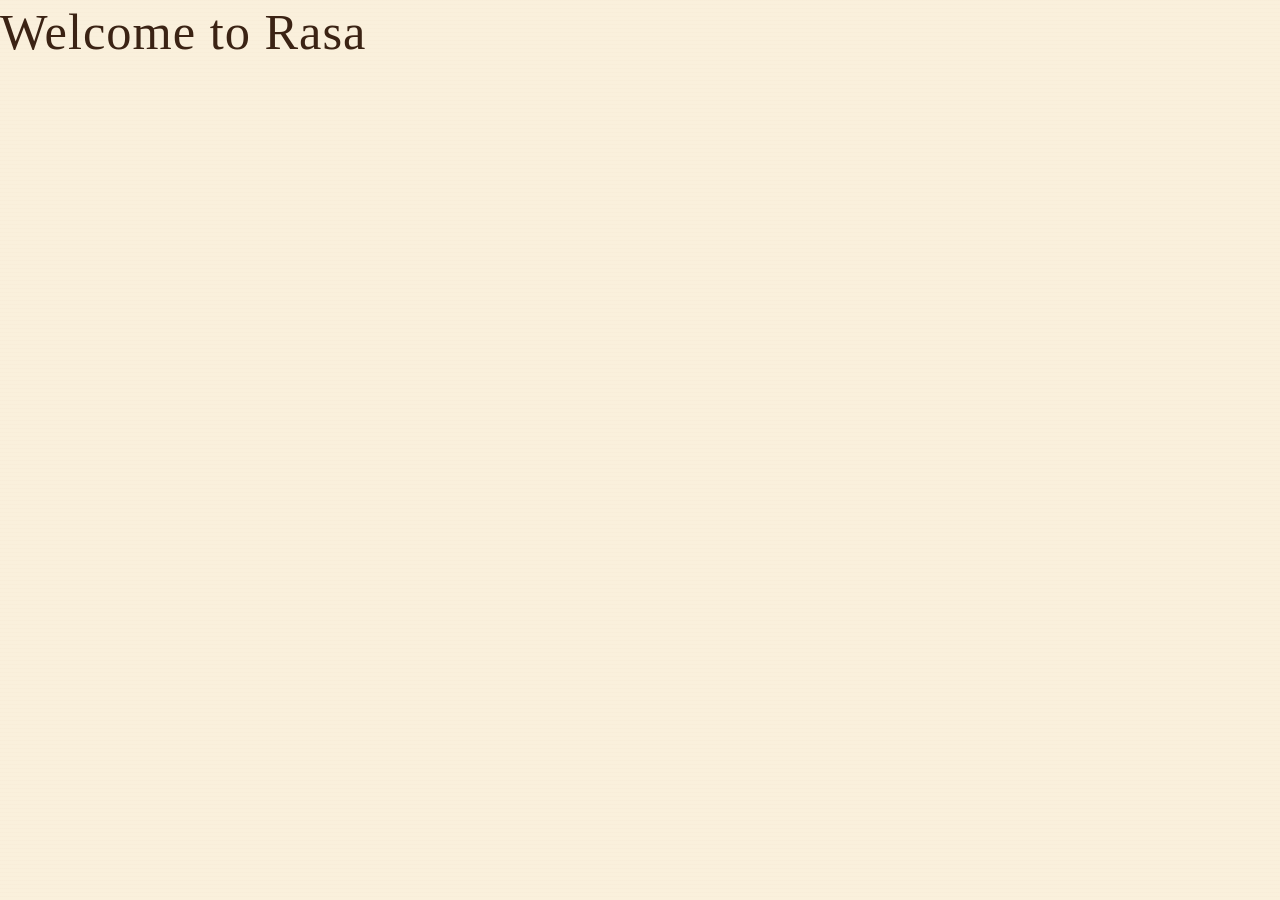
==== index.html @ 30fa0765 "Update index.html to change stylesheet link" ====
<!DOCTYPE html>
<html lang="en">
<head>
    <meta charset="UTF-8">
    <meta name="viewport" content="width=device-width, initial-scale=1.0">
    <title>Your Title</title>
    <link rel="stylesheet" href="style.css">
</head>
<body>
    <h1>Welcome to Rasa</h1>
    <!-- Other content -->
</body>
</html>
---- style.css ----
/* ============================================
   Śatamāna RāSa - Birth Centenary Celebrations
   Gurukula-Themed Stylesheet
   ============================================ */

/* --- Kannada Font (BelurKannada) --- */
@font-face {
  font-family: 'BelurKannada';
  src: url('../fonts/BelurKannada-Light.ttf') format('truetype');
  font-weight: 300;
  font-style: normal;
  font-display: swap;
}

@font-face {
  font-family: 'BelurKannada';
  src: url('../fonts/BelurKannada-Regular.ttf') format('truetype');
  font-weight: 400;
  font-style: normal;
  font-display: swap;
}

@font-face {
  font-family: 'BelurKannada';
  src: url('../fonts/BelurKannada-Medium.ttf') format('truetype');
  font-weight: 500;
  font-style: normal;
  font-display: swap;
}

@font-face {
  font-family: 'BelurKannada';
  src: url('../fonts/BelurKannada-Semibold.ttf') format('truetype');
  font-weight: 600;
  font-style: normal;
  font-display: swap;
}

@font-face {
  font-family: 'BelurKannada';
  src: url('../fonts/BelurKannada-Bold.ttf') format('truetype');
  font-weight: 700;
  font-style: normal;
  font-display: swap;
}

/* --- Benne Kannada (display) --- */
@font-face {
  font-family: 'Benne';
  src: url('../fonts/Benne-Regular.ttf') format('truetype');
  font-weight: 400;
  font-style: normal;
  font-display: swap;
}

/* --- Google Fonts Import --- */
@import url('https://fonts.googleapis.com/css2?family=EB+Garamond:ital,wght@0,400;0,500;0,600;0,700;1,400;1,500&family=Cormorant+Garamond:ital,wght@0,300;0,400;0,500;0,600;0,700;1,300;1,400;1,500&family=Alegreya:ital,wght@0,400;0,500;0,600;0,700;1,400;1,500&family=Alegreya+SC:wght@400;500;700&display=swap');

/* --- CSS Custom Properties --- */
:root {
  /* Earthy Root Colour Palette */
  --color-deep-earth: #2A1810;
  --color-dark-bark: #3B2314;
  --color-warm-brown: #5C3D2E;
  --color-sienna: #8B4513;
  --color-ochre: #C4883A;
  --color-gold: #D4A853;
  --color-light-gold: #E8C97A;
  --color-cream: #F5E6C8;
  --color-parchment: #FAF0DC;
  --color-light-parchment: #FDF8EE;
  --color-forest: #2D5016;
  --color-sage: #6B7F4A;
  --color-burgundy: #6B1D1D;
  --color-deep-red: #8B2500;
  --color-terracotta: #C06030;
  --color-muted-clay: #A0785A;

  /* Typography */
  --font-heading: 'Cormorant Garamond', 'EB Garamond', Georgia, serif;
  --font-body: 'EB Garamond', Georgia, 'Times New Roman', serif;
  --font-accent: 'Alegreya', 'EB Garamond', Georgia, serif;
  --font-smallcaps: 'Alegreya SC', 'EB Garamond', Georgia, serif;
  --font-kannada: 'BelurKannada', 'Benne', 'Noto Sans Kannada', sans-serif;

  /* Spacing */
  --space-xs: 0.25rem;
  --space-sm: 0.5rem;
  --space-md: 1rem;
  --space-lg: 2rem;
  --space-xl: 3rem;
  --space-2xl: 5rem;

  /* Layout */
  --max-width: 1200px;
  --nav-height: 70px;
}

/* --- Reset & Base --- */
*,
*::before,
*::after {
  margin: 0;
  padding: 0;
  box-sizing: border-box;
}

html {
  font-size: 18px;
  scroll-behavior: smooth;
  scrollbar-color: var(--color-ochre) var(--color-parchment);
}

body {
  font-family: var(--font-body);
  color: var(--color-deep-earth);
  background-color: var(--color-parchment);
  line-height: 1.75;
  min-height: 100vh;
  display: flex;
  flex-direction: column;
  overflow-x: hidden;
}

/* Parchment texture overlay */
body::before {
  content: '';
  position: fixed;
  top: 0;
  left: 0;
  width: 100%;
  height: 100%;
  pointer-events: none;
  z-index: 0;
  background:
    repeating-linear-gradient(
      0deg,
      transparent,
      transparent 3px,
      rgba(139, 69, 19, 0.01) 3px,
      rgba(139, 69, 19, 0.01) 4px
    );
}

/* --- Typography --- */
h1, h2, h3, h4, h5, h6 {
  font-family: var(--font-heading);
  font-weight: 500;
  line-height: 1.3;
  color: var(--color-dark-bark);
}

h1 {
  font-size: 2.8rem;
  font-weight: 300;
  letter-spacing: 0.02em;
}

h2 {
  font-size: 2rem;
  font-weight: 400;
  margin-bottom: var(--space-md);
}

h3 {
  font-size: 1.5rem;
  font-weight: 500;
}

h4 {
  font-size: 1.2rem;
  font-weight: 600;
}

p {
  margin-bottom: var(--space-md);
  text-align: justify;
  hyphens: auto;
}

a {
  color: var(--color-sienna);
  text-decoration: none;
  transition: color 0.3s ease;
}

a:hover {
  color: var(--color-burgundy);
}

.kannada {
  font-family: var(--font-kannada);
}

.sanskrit {
  font-family: var(--font-heading);
  font-style: italic;
}

.smallcaps {
  font-family: var(--font-smallcaps);
  letter-spacing: 0.05em;
}

/* --- Decorative Elements --- */
.ornament {
  text-align: center;
  font-size: 1.5rem;
  color: var(--color-ochre);
  margin: var(--space-lg) 0;
  letter-spacing: 0.5em;
  user-select: none;
}

.ornament::before {
  content: '⁂';
}

.ornament-line {
  display: flex;
  align-items: center;
  margin: var(--space-xl) 0;
  gap: var(--space-md);
}

.ornament-line::before,
.ornament-line::after {
  content: '';
  flex: 1;
  height: 1px;
  background: linear-gradient(
    to right,
    transparent,
    var(--color-ochre),
    transparent
  );
}

.ornament-line span {
  color: var(--color-ochre);
  font-size: 1.2rem;
  flex-shrink: 0;
}

.leaf-border {
  border-top: 2px solid var(--color-ochre);
  border-bottom: 2px solid var(--color-ochre);
  padding: var(--space-xs) 0;
  position: relative;
}

.leaf-border::before,
.leaf-border::after {
  content: '✦';
  position: absolute;
  color: var(--color-ochre);
  font-size: 0.8rem;
}

.leaf-border::before {
  top: -0.55rem;
  left: 50%;
  transform: translateX(-50%);
}

.leaf-border::after {
  bottom: -0.55rem;
  left: 50%;
  transform: translateX(-50%);
}

/* --- Navigation --- */
.top-bar {
  background: var(--color-deep-earth);
  color: var(--color-cream);
  text-align: center;
  padding: var(--space-xs) var(--space-md);
  font-family: var(--font-accent);
  font-size: 0.75rem;
  letter-spacing: 0.15em;
  text-transform: uppercase;
}

nav {
  background: linear-gradient(
    180deg,
    var(--color-dark-bark) 0%,
    var(--color-warm-brown) 100%
  );
  position: sticky;
  top: 0;
  z-index: 1000;
  box-shadow: 0 3px 15px rgba(42, 24, 16, 0.3);
}

.nav-container {
  max-width: var(--max-width);
  margin: 0 auto;
  display: flex;
  align-items: center;
  justify-content: space-between;
  padding: 0 var(--space-lg);
  height: var(--nav-height);
}

.nav-logo {
  display: flex;
  flex-direction: column;
  align-items: flex-start;
}

.nav-logo .title {
  font-family: var(--font-heading);
  font-size: 1.4rem;
  color: var(--color-gold);
  font-weight: 400;
  letter-spacing: 0.05em;
  line-height: 1.2;
}

.nav-logo .subtitle {
  font-family: var(--font-accent);
  font-size: 0.65rem;
  color: var(--color-muted-clay);
  letter-spacing: 0.1em;
  text-transform: uppercase;
}

.nav-links {
  display: flex;
  list-style: none;
  gap: var(--space-sm);
  align-items: center;
}

.nav-links a {
  font-family: var(--font-smallcaps);
  font-size: 0.8rem;
  color: var(--color-cream);
  padding: var(--space-sm) var(--space-md);
  letter-spacing: 0.08em;
  text-transform: lowercase;
  position: relative;
  transition: color 0.3s ease;
}

.nav-links a::after {
  content: '';
  position: absolute;
  bottom: 0;
  left: 50%;
  width: 0;
  height: 2px;
  background: var(--color-gold);
  transition: all 0.3s ease;
  transform: translateX(-50%);
}

.nav-links a:hover,
.nav-links a.active {
  color: var(--color-gold);
}

.nav-links a:hover::after,
.nav-links a.active::after {
  width: 70%;
}

/* Hamburger Menu */
.hamburger {
  display: none;
  flex-direction: column;
  cursor: pointer;
  gap: 5px;
  padding: var(--space-sm);
}

.hamburger span {
  width: 25px;
  height: 2px;
  background: var(--color-gold);
  transition: all 0.3s ease;
}

.hamburger.active span:nth-child(1) {
  transform: rotate(45deg) translate(5px, 5px);
}

.hamburger.active span:nth-child(2) {
  opacity: 0;
}

.hamburger.active span:nth-child(3) {
  transform: rotate(-45deg) translate(5px, -5px);
}

/* --- Hero Section --- */
.hero {
  background:
    linear-gradient(
      135deg,
      rgba(42, 24, 16, 0.85) 0%,
      rgba(59, 35, 20, 0.8) 40%,
      rgba(92, 61, 46, 0.75) 100%
    );
  color: var(--color-cream);
  text-align: center;
  padding: var(--space-2xl) var(--space-lg);
  position: relative;
  overflow: hidden;
  min-height: 80vh;
  display: flex;
  align-items: center;
  justify-content: center;
}

.hero::before {
  content: '';
  position: absolute;
  top: 0;
  left: 0;
  width: 100%;
  height: 100%;
  background:
    radial-gradient(ellipse at 20% 50%, rgba(196, 136, 58, 0.1) 0%, transparent 50%),
    radial-gradient(ellipse at 80% 50%, rgba(196, 136, 58, 0.08) 0%, transparent 50%);
  pointer-events: none;
}

.hero-content {
  position: relative;
  z-index: 1;
  max-width: 800px;
}

.hero .shloka {
  font-family: var(--font-heading);
  font-size: 1.1rem;
  font-style: italic;
  color: var(--color-light-gold);
  margin-bottom: var(--space-lg);
  letter-spacing: 0.03em;
  line-height: 1.8;
}

.hero h1 {
  font-family: var(--font-heading);
  font-size: 3.5rem;
  color: var(--color-gold);
  font-weight: 300;
  letter-spacing: 0.08em;
  margin-bottom: var(--space-sm);
  text-shadow: 0 2px 20px rgba(0,0,0,0.3);
}

.hero h1 .highlight {
  display: block;
  font-size: 1.4rem;
  font-weight: 400;
  letter-spacing: 0.15em;
  color: var(--color-cream);
  margin-top: var(--space-sm);
  font-family: var(--font-smallcaps);
  text-transform: lowercase;
}

.hero .year-badge {
  display: inline-block;
  font-family: var(--font-heading);
  font-size: 1.1rem;
  color: var(--color-gold);
  border: 1px solid var(--color-ochre);
  padding: var(--space-xs) var(--space-lg);
  margin: var(--space-lg) 0;
  letter-spacing: 0.2em;
}

.hero .tagline {
  font-family: var(--font-accent);
  font-size: 1.15rem;
  color: var(--color-cream);
  opacity: 0.9;
  max-width: 600px;
  margin: 0 auto;
  line-height: 1.8;
}

.hero .organiser {
  margin-top: var(--space-xl);
  font-family: var(--font-smallcaps);
  font-size: 0.85rem;
  letter-spacing: 0.12em;
  color: var(--color-muted-clay);
}

/* --- Page Hero (inner pages) --- */
.page-hero {
  background:
    linear-gradient(
      135deg,
      rgba(42, 24, 16, 0.9) 0%,
      rgba(92, 61, 46, 0.85) 100%
    );
  color: var(--color-cream);
  text-align: center;
  padding: var(--space-2xl) var(--space-lg) var(--space-xl);
  position: relative;
}

.page-hero h1 {
  font-family: var(--font-heading);
  color: var(--color-gold);
  font-weight: 300;
  letter-spacing: 0.05em;
  margin-bottom: var(--space-sm);
}

.page-hero .page-subtitle {
  font-family: var(--font-accent);
  font-size: 1rem;
  color: var(--color-cream);
  opacity: 0.8;
}

.page-hero .sanskrit-title {
  font-family: var(--font-heading);
  font-style: italic;
  font-size: 1.3rem;
  color: var(--color-light-gold);
  margin-bottom: var(--space-sm);
}

/* --- Main Content --- */
main {
  flex: 1;
  position: relative;
  z-index: 1;
}

.container {
  max-width: var(--max-width);
  margin: 0 auto;
  padding: var(--space-xl) var(--space-lg);
}

.container-narrow {
  max-width: 850px;
  margin: 0 auto;
  padding: var(--space-xl) var(--space-lg);
}

/* --- Section Styles --- */
.section {
  padding: var(--space-2xl) 0;
}

.section-header {
  text-align: center;
  margin-bottom: var(--space-xl);
}

.section-header h2 {
  font-family: var(--font-heading);
  color: var(--color-dark-bark);
  font-weight: 400;
  letter-spacing: 0.03em;
}

.section-header .section-sanskrit {
  font-family: var(--font-heading);
  font-style: italic;
  color: var(--color-sienna);
  font-size: 1rem;
  margin-bottom: var(--space-xs);
}

.section-header p {
  text-align: center;
  max-width: 600px;
  margin: var(--space-sm) auto 0;
  color: var(--color-warm-brown);
  font-family: var(--font-accent);
}

/* --- Card Styles --- */
.card {
  background: var(--color-light-parchment);
  border: 1px solid rgba(196, 136, 58, 0.2);
  padding: var(--space-lg);
  margin-bottom: var(--space-lg);
  position: relative;
  transition: box-shadow 0.3s ease;
}

.card:hover {
  box-shadow: 0 4px 20px rgba(42, 24, 16, 0.1);
}

.card h3 {
  color: var(--color-dark-bark);
  margin-bottom: var(--space-sm);
  padding-bottom: var(--space-sm);
  border-bottom: 1px solid rgba(196, 136, 58, 0.25);
}

.card-grid {
  display: grid;
  grid-template-columns: repeat(auto-fit, minmax(320px, 1fr));
  gap: var(--space-lg);
}

/* --- Highlight Box (Shloka / Quote) --- */
.shloka-box {
  background: linear-gradient(
    135deg,
    var(--color-cream) 0%,
    var(--color-parchment) 100%
  );
  border-left: 3px solid var(--color-ochre);
  padding: var(--space-lg) var(--space-xl);
  margin: var(--space-xl) 0;
  text-align: center;
  font-family: var(--font-heading);
  font-style: italic;
  font-size: 1.15rem;
  color: var(--color-warm-brown);
  line-height: 2;
  position: relative;
}

.shloka-box .attribution {
  display: block;
  margin-top: var(--space-md);
  font-size: 0.85rem;
  font-style: normal;
  color: var(--color-sienna);
  font-family: var(--font-smallcaps);
  letter-spacing: 0.1em;
}

/* --- Timeline --- */
.timeline {
  position: relative;
  padding-left: var(--space-xl);
}

.timeline::before {
  content: '';
  position: absolute;
  left: 8px;
  top: 0;
  bottom: 0;
  width: 2px;
  background: linear-gradient(
    to bottom,
    var(--color-ochre),
    var(--color-muted-clay),
    var(--color-ochre)
  );
}

.timeline-item {
  position: relative;
  margin-bottom: var(--space-xl);
  padding-left: var(--space-md);
}

.timeline-item::before {
  content: '✦';
  position: absolute;
  left: -2.35rem;
  top: 0.2rem;
  color: var(--color-ochre);
  font-size: 0.9rem;
}

.timeline-item .year {
  font-family: var(--font-smallcaps);
  font-size: 0.9rem;
  color: var(--color-sienna);
  letter-spacing: 0.1em;
  margin-bottom: var(--space-xs);
  font-weight: 700;
}

.timeline-item h3 {
  font-size: 1.15rem;
  margin-bottom: var(--space-xs);
}

.timeline-item p {
  text-align: left;
  color: var(--color-warm-brown);
}

/* --- Works List --- */
.works-list {
  list-style: none;
}

.works-list li {
  padding: var(--space-md) 0;
  border-bottom: 1px solid rgba(196, 136, 58, 0.15);
  display: flex;
  gap: var(--space-md);
  align-items: baseline;
}

.works-list li::before {
  content: '✦';
  color: var(--color-ochre);
  flex-shrink: 0;
  font-size: 0.7rem;
  margin-top: 0.3rem;
}

.works-list .work-title {
  font-family: var(--font-heading);
  font-weight: 600;
  font-size: 1.1rem;
  color: var(--color-dark-bark);
}

.works-list .work-desc {
  font-size: 0.95rem;
  color: var(--color-warm-brown);
  margin-top: var(--space-xs);
}

/* --- Events Table --- */
.events-table {
  width: 100%;
  border-collapse: collapse;
  margin: var(--space-lg) 0;
  font-family: var(--font-body);
}

.events-table thead {
  background: var(--color-dark-bark);
  color: var(--color-cream);
}

.events-table th {
  font-family: var(--font-smallcaps);
  font-weight: 400;
  letter-spacing: 0.08em;
  padding: var(--space-md) var(--space-md);
  text-align: left;
  font-size: 0.85rem;
}

.events-table td {
  padding: var(--space-md);
  border-bottom: 1px solid rgba(196, 136, 58, 0.15);
  vertical-align: top;
}

.events-table tbody tr:hover {
  background: rgba(196, 136, 58, 0.05);
}

.events-table .event-time {
  font-family: var(--font-smallcaps);
  font-size: 0.85rem;
  color: var(--color-sienna);
  white-space: nowrap;
}

.events-table .event-title {
  font-family: var(--font-heading);
  font-weight: 600;
  font-size: 1.05rem;
}

.events-table .event-speaker {
  font-family: var(--font-accent);
  font-size: 0.9rem;
  color: var(--color-warm-brown);
}

/* --- Info Columns --- */
.info-columns {
  display: grid;
  grid-template-columns: 1fr 1fr;
  gap: var(--space-xl);
  margin: var(--space-xl) 0;
}

.info-box {
  background: var(--color-light-parchment);
  border: 1px solid rgba(196, 136, 58, 0.2);
  padding: var(--space-lg);
}

.info-box h3 {
  color: var(--color-dark-bark);
  margin-bottom: var(--space-md);
  padding-bottom: var(--space-sm);
  border-bottom: 1px solid rgba(196, 136, 58, 0.25);
  font-size: 1.2rem;
}

.info-box ul {
  list-style: none;
  padding: 0;
}

.info-box ul li {
  padding: var(--space-xs) 0;
  padding-left: var(--space-md);
  position: relative;
}

.info-box ul li::before {
  content: '·';
  position: absolute;
  left: 0;
  color: var(--color-ochre);
  font-weight: bold;
  font-size: 1.2rem;
}

/* --- Awards Grid --- */
.awards-grid {
  display: grid;
  grid-template-columns: repeat(auto-fit, minmax(250px, 1fr));
  gap: var(--space-lg);
  margin: var(--space-xl) 0;
}

.award-card {
  text-align: center;
  padding: var(--space-lg);
  background: var(--color-light-parchment);
  border: 1px solid rgba(196, 136, 58, 0.2);
  transition: transform 0.3s ease, box-shadow 0.3s ease;
}

.award-card:hover {
  transform: translateY(-3px);
  box-shadow: 0 6px 25px rgba(42, 24, 16, 0.12);
}

.award-card .award-icon {
  font-size: 2rem;
  color: var(--color-ochre);
  margin-bottom: var(--space-md);
}

.award-card h4 {
  font-family: var(--font-heading);
  color: var(--color-dark-bark);
  margin-bottom: var(--space-xs);
}

.award-card .award-year {
  font-family: var(--font-smallcaps);
  font-size: 0.8rem;
  color: var(--color-sienna);
  letter-spacing: 0.1em;
}

.award-card p {
  text-align: center;
  font-size: 0.9rem;
  color: var(--color-warm-brown);
  margin-top: var(--space-sm);
}

/* --- Contact Form Style --- */
.contact-section {
  display: grid;
  grid-template-columns: 1fr 1fr;
  gap: var(--space-xl);
  margin: var(--space-xl) 0;
}

.contact-info h3 {
  margin-bottom: var(--space-md);
}

.contact-info p {
  text-align: left;
}

.contact-info .contact-detail {
  display: flex;
  align-items: flex-start;
  gap: var(--space-md);
  margin-bottom: var(--space-md);
}

.contact-info .contact-detail .label {
  font-family: var(--font-smallcaps);
  font-size: 0.8rem;
  letter-spacing: 0.08em;
  color: var(--color-sienna);
  min-width: 80px;
}

.contact-form {
  background: var(--color-light-parchment);
  border: 1px solid rgba(196, 136, 58, 0.2);
  padding: var(--space-xl);
}

.contact-form h3 {
  margin-bottom: var(--space-lg);
}

.form-group {
  margin-bottom: var(--space-md);
}

.form-group label {
  display: block;
  font-family: var(--font-smallcaps);
  font-size: 0.85rem;
  letter-spacing: 0.05em;
  color: var(--color-warm-brown);
  margin-bottom: var(--space-xs);
}

.form-group input,
.form-group textarea {
  width: 100%;
  padding: var(--space-sm) var(--space-md);
  border: 1px solid rgba(196, 136, 58, 0.3);
  background: var(--color-parchment);
  font-family: var(--font-body);
  font-size: 1rem;
  color: var(--color-deep-earth);
  transition: border-color 0.3s ease;
}

.form-group input:focus,
.form-group textarea:focus {
  outline: none;
  border-color: var(--color-ochre);
  box-shadow: 0 0 0 2px rgba(196, 136, 58, 0.1);
}

.form-group textarea {
  resize: vertical;
  min-height: 120px;
}

.btn {
  display: inline-block;
  font-family: var(--font-smallcaps);
  font-size: 0.9rem;
  letter-spacing: 0.1em;
  padding: var(--space-sm) var(--space-xl);
  background: var(--color-dark-bark);
  color: var(--color-cream);
  border: 1px solid var(--color-ochre);
  cursor: pointer;
  transition: all 0.3s ease;
}

.btn:hover {
  background: var(--color-sienna);
  color: var(--color-cream);
}

.btn-outline {
  background: transparent;
  color: var(--color-dark-bark);
  border: 1px solid var(--color-ochre);
}

.btn-outline:hover {
  background: var(--color-ochre);
  color: var(--color-cream);
}

/* --- Footer --- */
footer {
  background: linear-gradient(
    180deg,
    var(--color-dark-bark) 0%,
    var(--color-deep-earth) 100%
  );
  color: var(--color-cream);
  position: relative;
  z-index: 1;
}

.footer-top {
  display: grid;
  grid-template-columns: 2fr 1fr 1fr;
  gap: var(--space-xl);
  max-width: var(--max-width);
  margin: 0 auto;
  padding: var(--space-xl) var(--space-lg);
}

.footer-about .footer-logo {
  font-family: var(--font-heading);
  font-size: 1.4rem;
  color: var(--color-gold);
  margin-bottom: var(--space-md);
  font-weight: 400;
}

.footer-about p {
  text-align: left;
  font-size: 0.9rem;
  color: var(--color-muted-clay);
  line-height: 1.7;
}

.footer-nav h4,
.footer-links h4 {
  font-family: var(--font-smallcaps);
  color: var(--color-gold);
  font-size: 0.85rem;
  letter-spacing: 0.1em;
  margin-bottom: var(--space-md);
  text-transform: lowercase;
}

.footer-nav ul,
.footer-links ul {
  list-style: none;
}

.footer-nav li,
.footer-links li {
  margin-bottom: var(--space-xs);
}

.footer-nav a,
.footer-links a {
  color: var(--color-muted-clay);
  font-size: 0.9rem;
  font-family: var(--font-accent);
  transition: color 0.3s ease;
}

.footer-nav a:hover,
.footer-links a:hover {
  color: var(--color-gold);
}

.footer-bottom {
  border-top: 1px solid rgba(196, 136, 58, 0.15);
  text-align: center;
  padding: var(--space-md) var(--space-lg);
  max-width: var(--max-width);
  margin: 0 auto;
}

.footer-bottom p {
  text-align: center;
  font-family: var(--font-accent);
  font-size: 0.8rem;
  color: var(--color-muted-clay);
  letter-spacing: 0.05em;
}

/* --- Intro Section on Home --- */
.intro-section {
  background: var(--color-light-parchment);
  border-top: 1px solid rgba(196, 136, 58, 0.15);
  border-bottom: 1px solid rgba(196, 136, 58, 0.15);
}

.intro-grid {
  display: grid;
  grid-template-columns: 1fr 1fr;
  gap: var(--space-2xl);
  align-items: center;
}

.intro-text h2 {
  font-family: var(--font-heading);
  color: var(--color-dark-bark);
}

.intro-text .intro-sanskrit {
  font-style: italic;
  color: var(--color-sienna);
  font-size: 1rem;
  margin-bottom: var(--space-md);
}

.intro-image {
  text-align: center;
}

.intro-image .image-placeholder {
  width: 100%;
  max-width: 350px;
  aspect-ratio: 3 / 4;
  margin: 0 auto;
  background: linear-gradient(
    135deg,
    var(--color-cream),
    var(--color-parchment)
  );
  border: 2px solid var(--color-ochre);
  display: flex;
  align-items: center;
  justify-content: center;
  color: var(--color-muted-clay);
  font-family: var(--font-accent);
  font-style: italic;
  position: relative;
}

.intro-image .image-placeholder::before {
  content: '';
  position: absolute;
  inset: 6px;
  border: 1px solid rgba(196, 136, 58, 0.3);
}

/* --- Generic Image Placeholder --- */
.img-placeholder {
  width: 100%;
  aspect-ratio: 4 / 3;
  background: linear-gradient(135deg, var(--color-cream) 0%, var(--color-parchment) 60%, rgba(196, 136, 58, 0.08) 100%);
  border: 1.5px solid rgba(196, 136, 58, 0.3);
  display: flex;
  flex-direction: column;
  align-items: center;
  justify-content: center;
  gap: var(--space-sm);
  position: relative;
  overflow: hidden;
  transition: box-shadow 0.3s ease;
}

.img-placeholder::before {
  content: '';
  position: absolute;
  inset: 5px;
  border: 1px solid rgba(196, 136, 58, 0.15);
  pointer-events: none;
}

.img-placeholder:hover {
  box-shadow: 0 2px 12px rgba(42, 24, 16, 0.08);
}

.img-placeholder svg {
  width: 48px;
  height: 48px;
  opacity: 0.35;
  flex-shrink: 0;
}

.img-placeholder .ph-label {
  font-family: var(--font-smallcaps);
  font-size: 0.75rem;
  letter-spacing: 0.08em;
  color: var(--color-muted-clay);
  text-align: center;
  line-height: 1.4;
  max-width: 80%;
}

.img-placeholder .ph-sub {
  font-family: var(--font-accent);
  font-size: 0.7rem;
  color: rgba(160, 120, 90, 0.6);
  font-style: italic;
}

/* Portrait variant (3:4) */
.img-placeholder--portrait {
  aspect-ratio: 3 / 4;
  max-width: 350px;
  margin: 0 auto;
}

/* Square variant */
.img-placeholder--square {
  aspect-ratio: 1 / 1;
}

/* Wide variant (16:9) */
.img-placeholder--wide {
  aspect-ratio: 16 / 9;
}

/* Small gallery variant */
.img-placeholder--gallery {
  aspect-ratio: 4 / 3;
  min-height: 220px;
}

/* Hero image overlay variant */
.img-placeholder--hero {
  aspect-ratio: 21 / 9;
  background: linear-gradient(135deg, rgba(42,24,16,0.06), rgba(196,136,58,0.06));
  border: none;
}

.img-placeholder--hero::before {
  border-color: rgba(196, 136, 58, 0.1);
}

/* --- Highlights Section --- */
.highlights-grid {
  display: grid;
  grid-template-columns: repeat(3, 1fr);
  gap: var(--space-lg);
}

.highlight-item {
  text-align: center;
  padding: var(--space-xl) var(--space-lg);
  background: var(--color-light-parchment);
  border: 1px solid rgba(196, 136, 58, 0.15);
  transition: transform 0.3s ease;
}

.highlight-item:hover {
  transform: translateY(-3px);
}

.highlight-item .number {
  font-family: var(--font-heading);
  font-size: 2.5rem;
  color: var(--color-ochre);
  font-weight: 300;
  line-height: 1;
}

.highlight-item h4 {
  font-family: var(--font-smallcaps);
  letter-spacing: 0.08em;
  margin: var(--space-sm) 0;
  color: var(--color-dark-bark);
  font-size: 0.95rem;
}

.highlight-item p {
  text-align: center;
  font-size: 0.9rem;
  color: var(--color-warm-brown);
}

/* --- Event Day Card --- */
.event-day {
  margin-bottom: var(--space-2xl);
}

.event-day-header {
  background: var(--color-dark-bark);
  color: var(--color-cream);
  padding: var(--space-md) var(--space-lg);
  display: flex;
  justify-content: space-between;
  align-items: center;
}

.event-day-header h3 {
  color: var(--color-gold);
  font-family: var(--font-heading);
  font-size: 1.3rem;
}

.event-day-header .date {
  font-family: var(--font-smallcaps);
  font-size: 0.85rem;
  letter-spacing: 0.1em;
  color: var(--color-muted-clay);
}

/* --- Tribute Card --- */
.tribute-card {
  background: var(--color-light-parchment);
  border: 1px solid rgba(196, 136, 58, 0.2);
  padding: var(--space-xl);
  margin-bottom: var(--space-lg);
  position: relative;
}

.tribute-card::before {
  content: '\201C';
  position: absolute;
  top: var(--space-md);
  left: var(--space-md);
  font-family: var(--font-heading);
  font-size: 3rem;
  color: rgba(196, 136, 58, 0.2);
  line-height: 1;
}

.tribute-card blockquote {
  font-family: var(--font-accent);
  font-style: italic;
  font-size: 1.1rem;
  color: var(--color-warm-brown);
  line-height: 1.8;
  padding-left: var(--space-lg);
  margin-bottom: var(--space-md);
}

.tribute-card .tribute-author {
  font-family: var(--font-smallcaps);
  font-size: 0.85rem;
  letter-spacing: 0.08em;
  color: var(--color-sienna);
  text-align: right;
  padding-right: var(--space-lg);
}

/* --- Responsive --- */
@media (max-width: 900px) {
  html {
    font-size: 16px;
  }

  .hero h1 {
    font-size: 2.5rem;
  }

  .nav-links {
    display: none;
    position: absolute;
    top: var(--nav-height);
    left: 0;
    right: 0;
    background: var(--color-dark-bark);
    flex-direction: column;
    padding: var(--space-md) 0;
    box-shadow: 0 10px 30px rgba(0,0,0,0.2);
  }

  .nav-links.open {
    display: flex;
  }

  .nav-links li {
    width: 100%;
    text-align: center;
  }

  .nav-links a {
    display: block;
    padding: var(--space-md);
  }

  .hamburger {
    display: flex;
  }

  .intro-grid,
  .info-columns,
  .contact-section {
    grid-template-columns: 1fr;
  }

  .highlights-grid {
    grid-template-columns: 1fr;
  }

  .footer-top {
    grid-template-columns: 1fr;
  }

  .card-grid {
    grid-template-columns: 1fr;
  }

  .events-table {
    font-size: 0.9rem;
  }

  .events-table th,
  .events-table td {
    padding: var(--space-sm);
  }

  .event-day-header {
    flex-direction: column;
    gap: var(--space-xs);
  }
}

@media (max-width: 600px) {
  .hero {
    min-height: 70vh;
    padding: var(--space-xl) var(--space-md);
  }

  .hero h1 {
    font-size: 2rem;
  }

  .container,
  .container-narrow {
    padding: var(--space-lg) var(--space-md);
  }

  .events-table thead {
    display: none;
  }

  .events-table,
  .events-table tbody,
  .events-table tr,
  .events-table td {
    display: block;
    width: 100%;
  }

  .events-table tr {
    margin-bottom: var(--space-md);
    border: 1px solid rgba(196, 136, 58, 0.2);
    padding: var(--space-sm);
  }

  .events-table td {
    border: none;
    padding: var(--space-xs) var(--space-sm);
  }

  .events-table td::before {
    content: attr(data-label);
    font-family: var(--font-smallcaps);
    font-size: 0.75rem;
    color: var(--color-sienna);
    letter-spacing: 0.05em;
    display: block;
    margin-bottom: 2px;
  }
}

/* --- Animations --- */
@keyframes fadeInUp {
  from {
    opacity: 0;
    transform: translateY(20px);
  }
  to {
    opacity: 1;
    transform: translateY(0);
  }
}

.fade-in {
  animation: fadeInUp 0.8s ease forwards;
}

.fade-in-delay-1 { animation-delay: 0.2s; opacity: 0; }
.fade-in-delay-2 { animation-delay: 0.4s; opacity: 0; }
.fade-in-delay-3 { animation-delay: 0.6s; opacity: 0; }
.fade-in-delay-4 { animation-delay: 0.8s; opacity: 0; }

/* --- Scroll Reveal --- */
.reveal {
  opacity: 0;
  transform: translateY(20px);
  transition: opacity 0.6s ease, transform 0.6s ease;
}

.reveal.visible {
  opacity: 1;
  transform: translateY(0);
}

/* --- Print Styles --- */
@media print {
  nav, .hamburger, .top-bar, footer {
    display: none;
  }

  body {
    background: white;
    color: black;
  }

  .hero, .page-hero {
    background: none;
    color: black;
    min-height: auto;
    padding: var(--space-lg);
  }

  .hero h1, .page-hero h1 {
    color: black;
  }
}
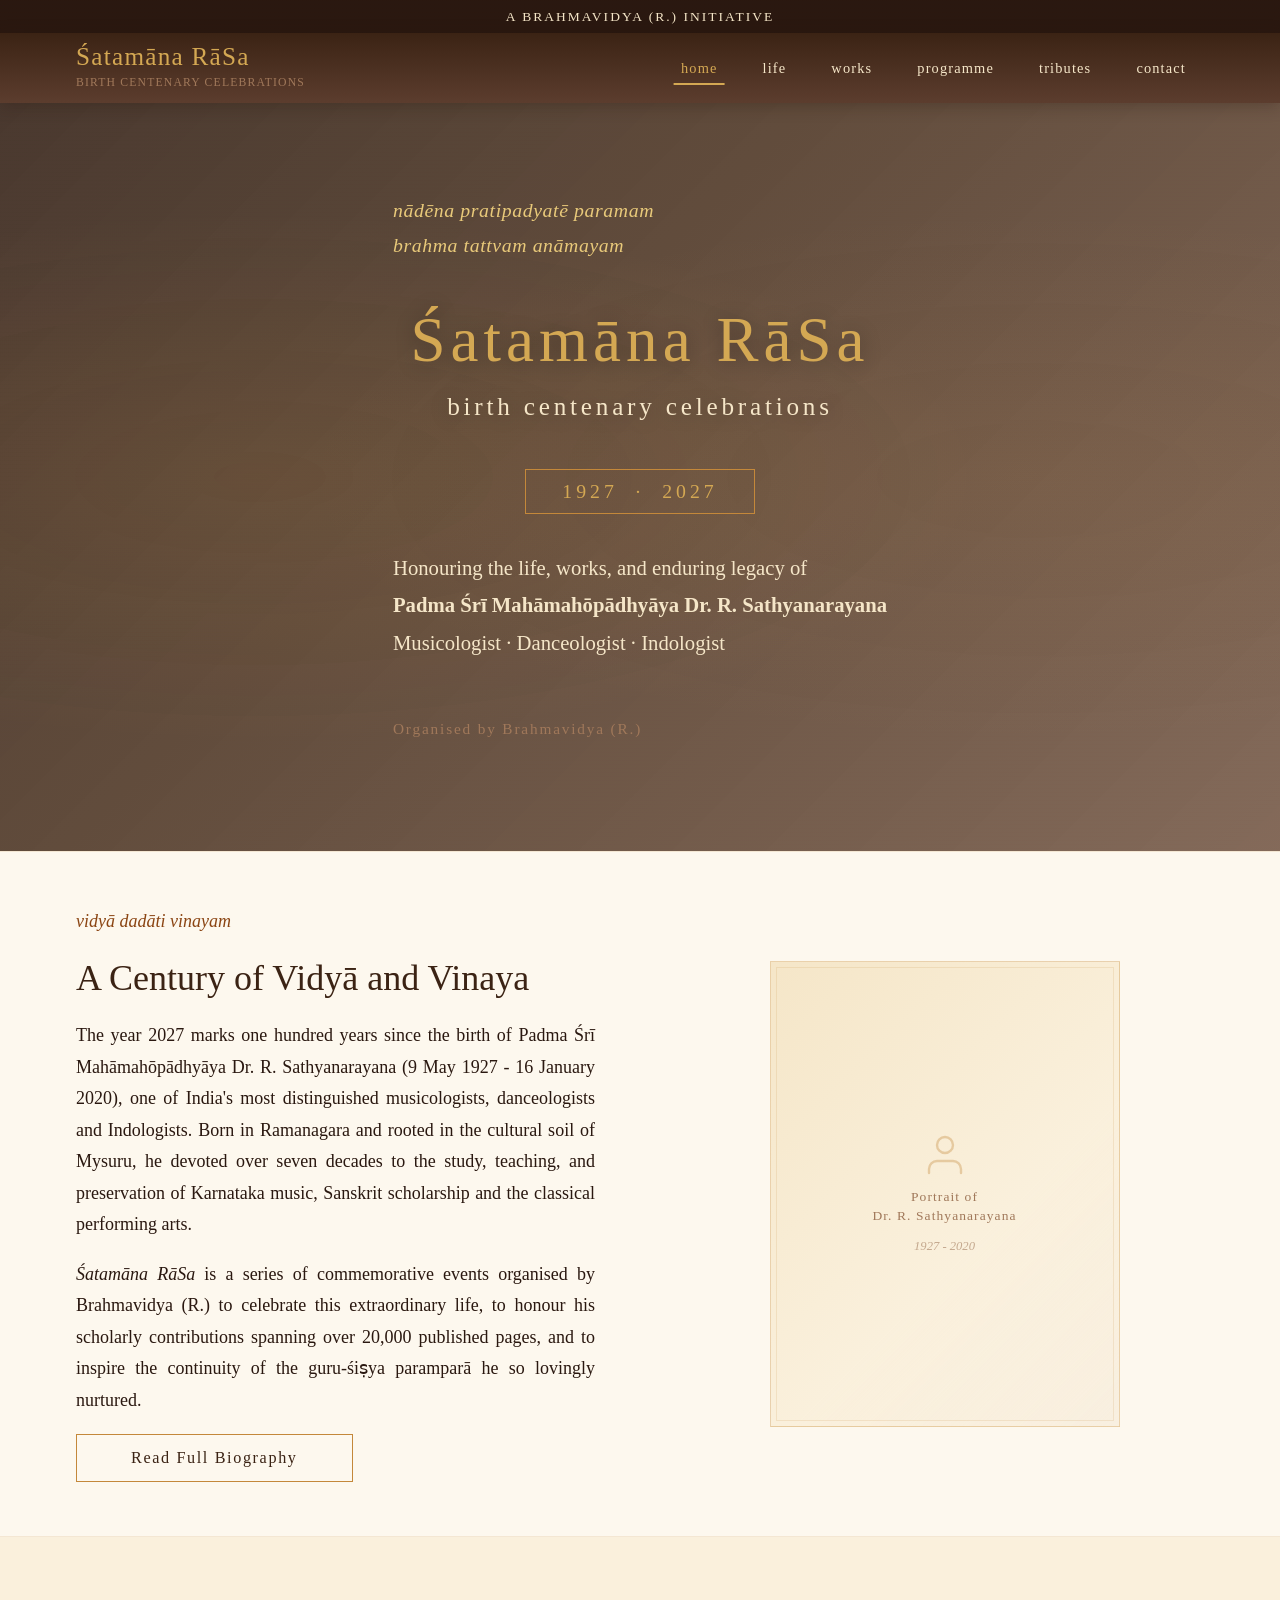
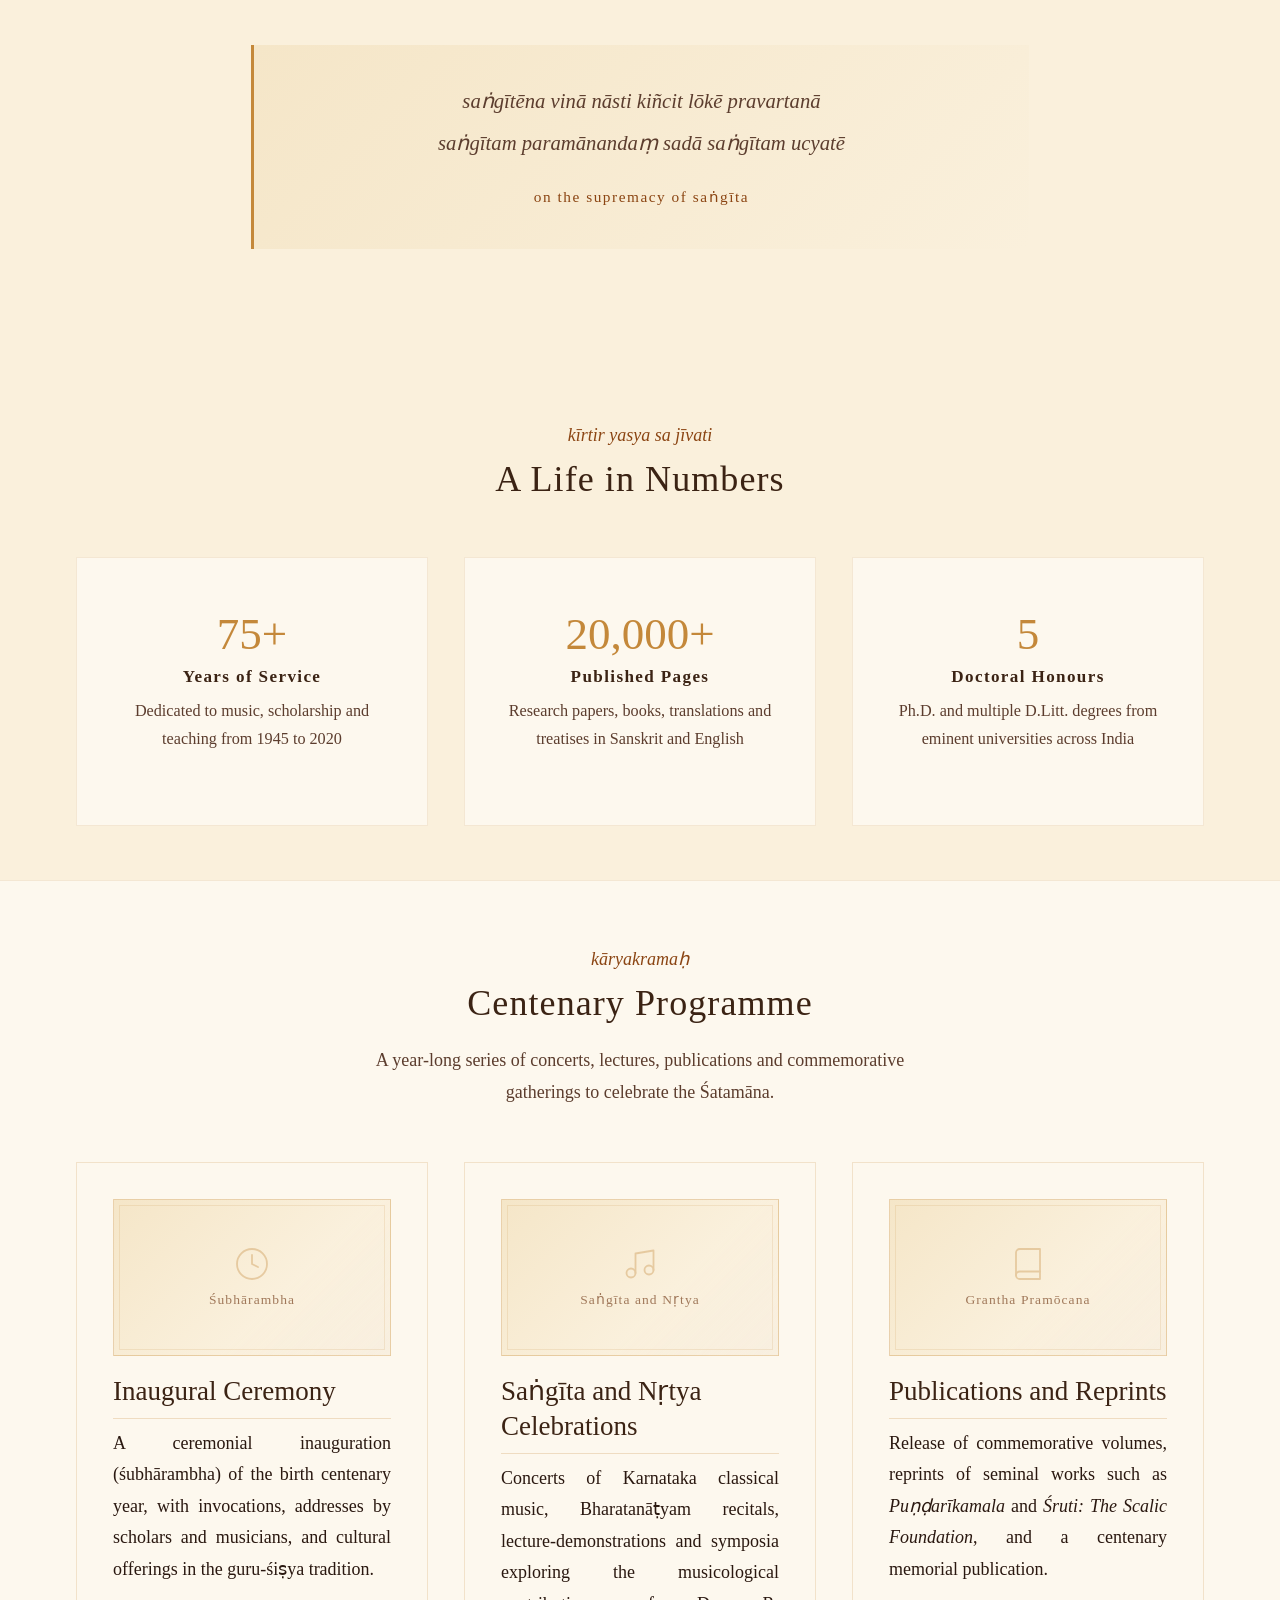
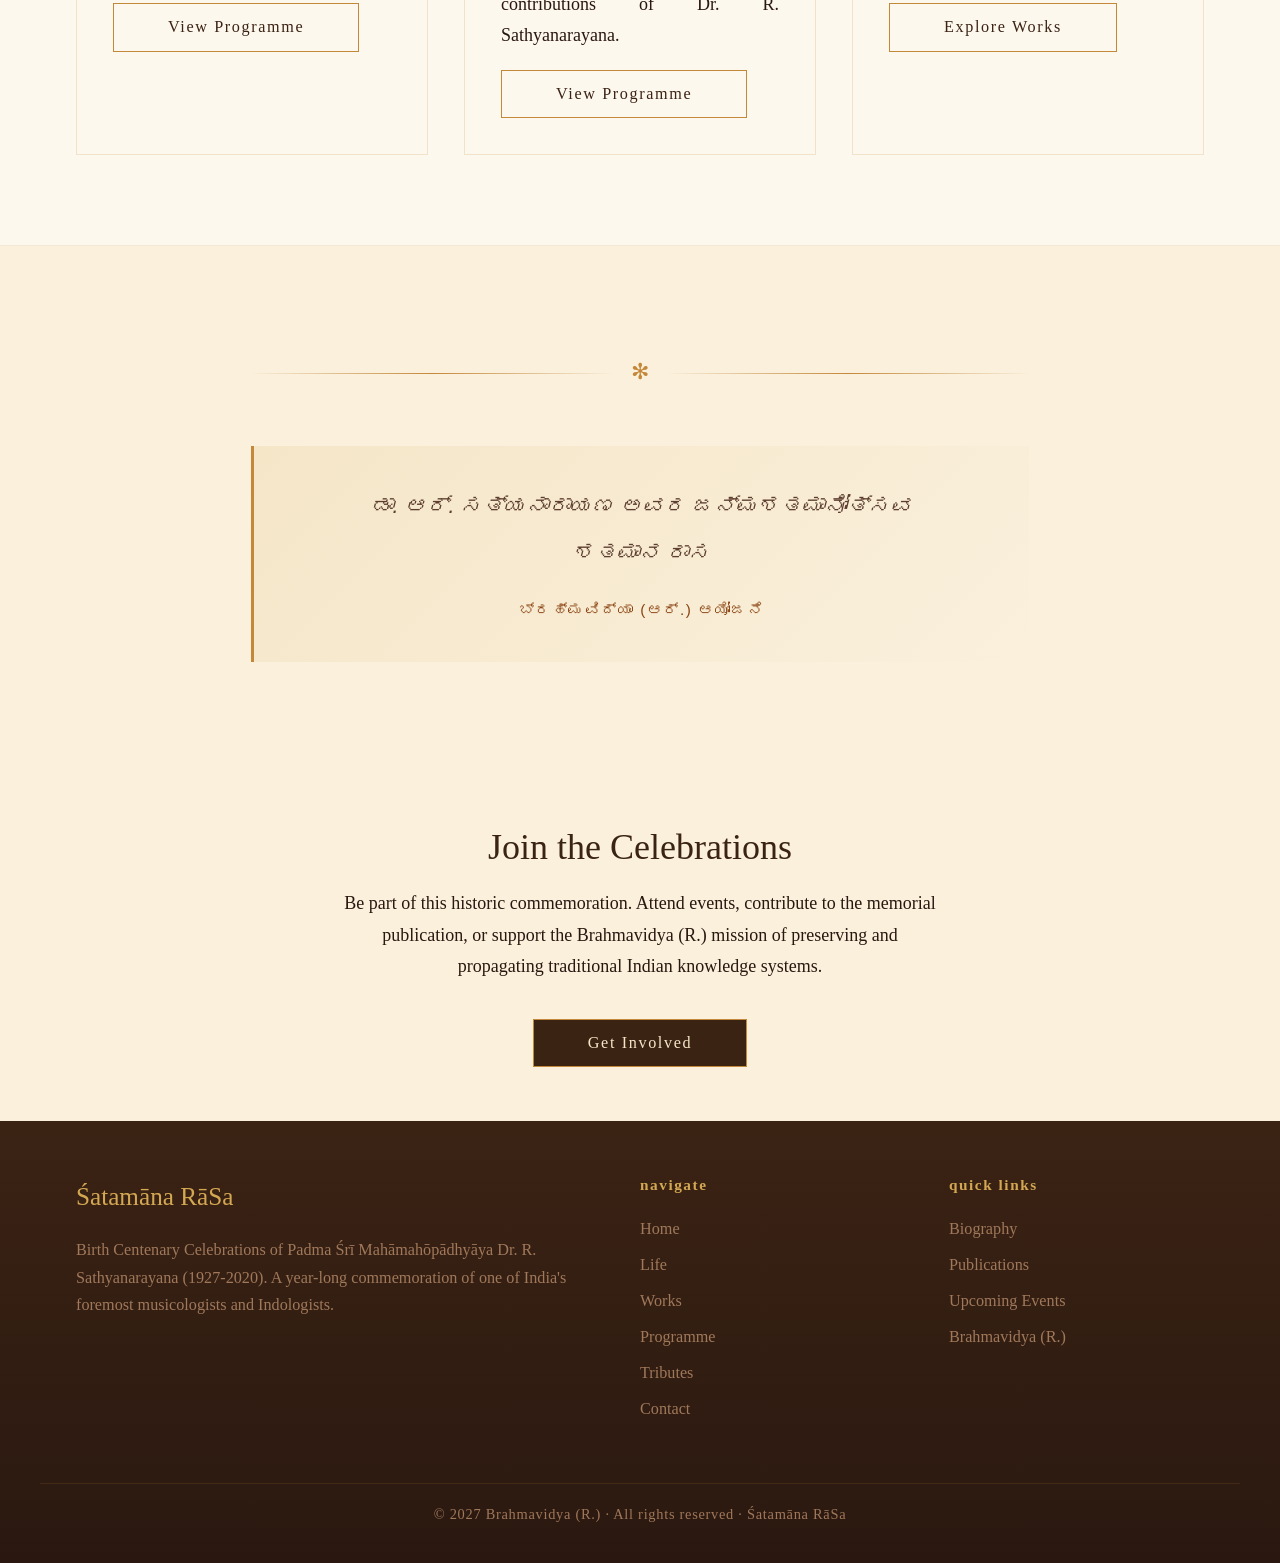
==== commit 4d1d81f1: "Revise index.html for centenary celebration Updated the title and added meta description for the cen" ====
--- a/index.html
+++ b/index.html
@@ -1,13 +1,272 @@
 <!DOCTYPE html>
 <html lang="en">
 <head>
-    <meta charset="UTF-8">
-    <meta name="viewport" content="width=device-width, initial-scale=1.0">
-    <title>Your Title</title>
-    <link rel="stylesheet" href="style.css">
+  <meta charset="UTF-8">
+  <meta name="viewport" content="width=device-width, initial-scale=1.0">
+  <title>Śatamāna RāSa | Birth Centenary of Padma Śrī Mahāmahōpādhyāya Dr. R. Sathyanarayana</title>
+  <meta name="description" content="Śatamāna RāSa: Celebrating the birth centenary of Padma Śrī Mahāmahōpādhyāya Dr. R. Sathyanarayana, eminent musicologist, danceologist and Indologist from Mysuru.">
+  <link rel="stylesheet" href="style.css">
+  <link rel="icon" href="data:image/svg+xml,<svg xmlns='http://www.w3.org/2000/svg' viewBox='0 0 100 100'><text y='.9em' font-size='90'>🪔</text></svg>">
 </head>
 <body>
-    <h1>Welcome to Rasa</h1>
-    <!-- Other content -->
+
+  <!-- Top Bar -->
+  <div class="top-bar">
+    A Brahmavidya (R.) Initiative
+  </div>
+
+  <!-- Navigation -->
+  <nav>
+    <div class="nav-container">
+      <div class="nav-logo">
+        <span class="title">Śatamāna RāSa</span>
+        <span class="subtitle">Birth Centenary Celebrations</span>
+      </div>
+      <div class="hamburger" id="hamburger" aria-label="Toggle menu" role="button" tabindex="0">
+        <span></span>
+        <span></span>
+        <span></span>
+      </div>
+      <ul class="nav-links" id="navLinks">
+        <li><a href="index.html" class="active">Home</a></li>
+        <li><a href="about.html">Life</a></li>
+        <li><a href="works.html">Works</a></li>
+        <li><a href="events.html">Programme</a></li>
+        <li><a href="tributes.html">Tributes</a></li>
+        <li><a href="contact.html">Contact</a></li>
+      </ul>
+    </div>
+  </nav>
+
+  <main>
+    <!-- Hero -->
+    <section class="hero">
+      <div class="hero-content">
+        <p class="shloka fade-in">
+          nādēna pratipadyatē paramam<br>
+          brahma tattvam anāmayam
+        </p>
+        <h1 class="fade-in fade-in-delay-1">
+          Śatamāna RāSa
+          <span class="highlight">Birth Centenary Celebrations</span>
+        </h1>
+        <div class="year-badge fade-in fade-in-delay-2">
+          1927 &nbsp;&#183;&nbsp; 2027
+        </div>
+        <p class="tagline fade-in fade-in-delay-3">
+          Honouring the life, works, and enduring legacy of<br>
+          <strong>Padma Śrī Mahāmahōpādhyāya Dr. R. Sathyanarayana</strong><br>
+          Musicologist &middot; Danceologist &middot; Indologist
+        </p>
+        <p class="organiser fade-in fade-in-delay-4">
+          Organised by Brahmavidya (R.)
+        </p>
+      </div>
+    </section>
+
+    <!-- Introduction -->
+    <section class="intro-section">
+      <div class="container">
+        <div class="intro-grid">
+          <div class="intro-text reveal">
+            <p class="intro-sanskrit">vidyā dadāti vinayam</p>
+            <h2>A Century of Vidyā and Vinaya</h2>
+            <p>
+              The year 2027 marks one hundred years since the birth of Padma Śrī
+              Mahāmahōpādhyāya Dr. R. Sathyanarayana (9 May 1927 - 16 January 2020),
+              one of India's most distinguished musicologists, danceologists and
+              Indologists. Born in Ramanagara and rooted in the cultural soil of
+              Mysuru, he devoted over seven decades to the study, teaching, and
+              preservation of Karnataka music, Sanskrit scholarship and the classical
+              performing arts.
+            </p>
+            <p>
+              <em>Śatamāna RāSa</em> is a series of commemorative events organised by
+              Brahmavidya (R.) to celebrate this extraordinary life, to honour his
+              scholarly contributions spanning over 20,000 published pages, and to
+              inspire the continuity of the guru-śiṣya paramparā he so lovingly
+              nurtured.
+            </p>
+            <a href="about.html" class="btn btn-outline">Read Full Biography</a>
+          </div>
+          <div class="intro-image reveal">
+            <div class="img-placeholder img-placeholder--portrait">
+              <svg viewBox="0 0 24 24" fill="none" stroke="currentColor" stroke-width="1.2" stroke-linecap="round" stroke-linejoin="round" style="color: var(--color-ochre);">
+                <path d="M20 21v-2a4 4 0 0 0-4-4H8a4 4 0 0 0-4 4v2"/>
+                <circle cx="12" cy="7" r="4"/>
+              </svg>
+              <span class="ph-label">Portrait of<br>Dr. R. Sathyanarayana</span>
+              <span class="ph-sub">1927 - 2020</span>
+            </div>
+          </div>
+        </div>
+      </div>
+    </section>
+
+    <!-- Shloka -->
+    <div class="container-narrow">
+      <div class="shloka-box reveal">
+        saṅgītēna vinā nāsti kiñcit lōkē pravartanā<br>
+        saṅgītam paramānandaṃ sadā saṅgītam ucyatē
+        <span class="attribution">on the supremacy of saṅgīta</span>
+      </div>
+    </div>
+
+    <!-- Highlights -->
+    <section class="container">
+      <div class="section-header reveal">
+        <p class="section-sanskrit">kīrtir yasya sa jīvati</p>
+        <h2>A Life in Numbers</h2>
+      </div>
+      <div class="highlights-grid">
+        <div class="highlight-item reveal">
+          <div class="number">75+</div>
+          <h4>Years of Service</h4>
+          <p>Dedicated to music, scholarship and teaching from 1945 to 2020</p>
+        </div>
+        <div class="highlight-item reveal">
+          <div class="number">20,000+</div>
+          <h4>Published Pages</h4>
+          <p>Research papers, books, translations and treatises in Sanskrit and English</p>
+        </div>
+        <div class="highlight-item reveal">
+          <div class="number">5</div>
+          <h4>Doctoral Honours</h4>
+          <p>Ph.D. and multiple D.Litt. degrees from eminent universities across India</p>
+        </div>
+      </div>
+    </section>
+
+    <!-- Preview of events -->
+    <section class="intro-section">
+      <div class="container">
+        <div class="section-header reveal">
+          <p class="section-sanskrit">kāryakramaḥ</p>
+          <h2>Centenary Programme</h2>
+          <p>
+            A year-long series of concerts, lectures, publications and
+            commemorative gatherings to celebrate the Śatamāna.
+          </p>
+        </div>
+        <div class="card-grid">
+          <div class="card reveal">
+            <div class="img-placeholder" style="aspect-ratio: 16/9; margin-bottom: var(--space-md);">
+              <svg viewBox="0 0 24 24" fill="none" stroke="currentColor" stroke-width="1.2" stroke-linecap="round" stroke-linejoin="round" style="color: var(--color-ochre); width: 36px; height: 36px;">
+                <path d="M12 2C6.48 2 2 6.48 2 12s4.48 10 10 10 10-4.48 10-10S17.52 2 12 2z"/>
+                <path d="M12 6v6l4 2"/>
+              </svg>
+              <span class="ph-label">Śubhārambha</span>
+            </div>
+            <h3>Inaugural Ceremony</h3>
+            <p>
+              A ceremonial inauguration (śubhārambha) of the birth centenary year,
+              with invocations, addresses by scholars and musicians, and cultural
+              offerings in the guru-śiṣya tradition.
+            </p>
+            <a href="events.html" class="btn btn-outline">View Programme</a>
+          </div>
+          <div class="card reveal">
+            <div class="img-placeholder" style="aspect-ratio: 16/9; margin-bottom: var(--space-md);">
+              <svg viewBox="0 0 24 24" fill="none" stroke="currentColor" stroke-width="1.2" stroke-linecap="round" stroke-linejoin="round" style="color: var(--color-ochre); width: 36px; height: 36px;">
+                <path d="M9 18V5l12-2v13"/>
+                <circle cx="6" cy="18" r="3"/>
+                <circle cx="18" cy="16" r="3"/>
+              </svg>
+              <span class="ph-label">Saṅgīta and Nṛtya</span>
+            </div>
+            <h3>Saṅgīta and Nṛtya Celebrations</h3>
+            <p>
+              Concerts of Karnataka classical music, Bharatanāṭyam recitals,
+              lecture-demonstrations and symposia exploring the musicological
+              contributions of Dr. R. Sathyanarayana.
+            </p>
+            <a href="events.html" class="btn btn-outline">View Programme</a>
+          </div>
+          <div class="card reveal">
+            <div class="img-placeholder" style="aspect-ratio: 16/9; margin-bottom: var(--space-md);">
+              <svg viewBox="0 0 24 24" fill="none" stroke="currentColor" stroke-width="1.2" stroke-linecap="round" stroke-linejoin="round" style="color: var(--color-ochre); width: 36px; height: 36px;">
+                <path d="M4 19.5A2.5 2.5 0 0 1 6.5 17H20"/>
+                <path d="M6.5 2H20v20H6.5A2.5 2.5 0 0 1 4 19.5v-15A2.5 2.5 0 0 1 6.5 2z"/>
+              </svg>
+              <span class="ph-label">Grantha Pramōcana</span>
+            </div>
+            <h3>Publications and Reprints</h3>
+            <p>
+              Release of commemorative volumes, reprints of seminal works such
+              as <em>Puṇḍarīkamala</em> and <em>Śruti: The Scalic Foundation</em>,
+              and a centenary memorial publication.
+            </p>
+            <a href="works.html" class="btn btn-outline">Explore Works</a>
+          </div>
+        </div>
+      </div>
+    </section>
+
+    <!-- Kannada Section -->
+    <section class="container-narrow">
+      <div class="ornament-line"><span>&#10043;</span></div>
+      <div class="shloka-box reveal" style="text-align: center;">
+        <span class="kannada" style="font-size: 1.2rem; line-height: 2.2;">
+          ಡಾ. ಆರ್. ಸತ್ಯನಾರಾಯಣ ಅವರ ಜನ್ಮಶತಮಾನೋತ್ಸವ<br>
+          ಶತಮಾನ ರಾಸ
+        </span>
+        <span class="attribution">
+          <span class="kannada">ಬ್ರಹ್ಮವಿದ್ಯಾ (ಆರ್.) ಆಯೋಜನೆ</span>
+        </span>
+      </div>
+    </section>
+
+    <!-- CTA -->
+    <section class="container" style="text-align: center;">
+      <div class="reveal">
+        <h2>Join the Celebrations</h2>
+        <p style="text-align: center; max-width: 600px; margin: var(--space-md) auto var(--space-lg);">
+          Be part of this historic commemoration. Attend events, contribute
+          to the memorial publication, or support the Brahmavidya (R.) mission
+          of preserving and propagating traditional Indian knowledge systems.
+        </p>
+        <a href="contact.html" class="btn">Get Involved</a>
+      </div>
+    </section>
+  </main>
+
+  <!-- Footer -->
+  <footer>
+    <div class="footer-top">
+      <div class="footer-about">
+        <div class="footer-logo">Śatamāna RāSa</div>
+        <p>
+          Birth Centenary Celebrations of Padma Śrī Mahāmahōpādhyāya
+          Dr. R. Sathyanarayana (1927-2020). A year-long commemoration of one
+          of India's foremost musicologists and Indologists.
+        </p>
+      </div>
+      <div class="footer-nav">
+        <h4>Navigate</h4>
+        <ul>
+          <li><a href="index.html">Home</a></li>
+          <li><a href="about.html">Life</a></li>
+          <li><a href="works.html">Works</a></li>
+          <li><a href="events.html">Programme</a></li>
+          <li><a href="tributes.html">Tributes</a></li>
+          <li><a href="contact.html">Contact</a></li>
+        </ul>
+      </div>
+      <div class="footer-links">
+        <h4>Quick Links</h4>
+        <ul>
+          <li><a href="about.html">Biography</a></li>
+          <li><a href="works.html#publications">Publications</a></li>
+          <li><a href="events.html">Upcoming Events</a></li>
+          <li><a href="contact.html">Brahmavidya (R.)</a></li>
+        </ul>
+      </div>
+    </div>
+    <div class="footer-bottom">
+      <p>&copy; 2027 Brahmavidya (R.) &middot; All rights reserved &middot; Śatamāna RāSa</p>
+    </div>
+  </footer>
+
+  <script src="main.js"></script>
 </body>
 </html>
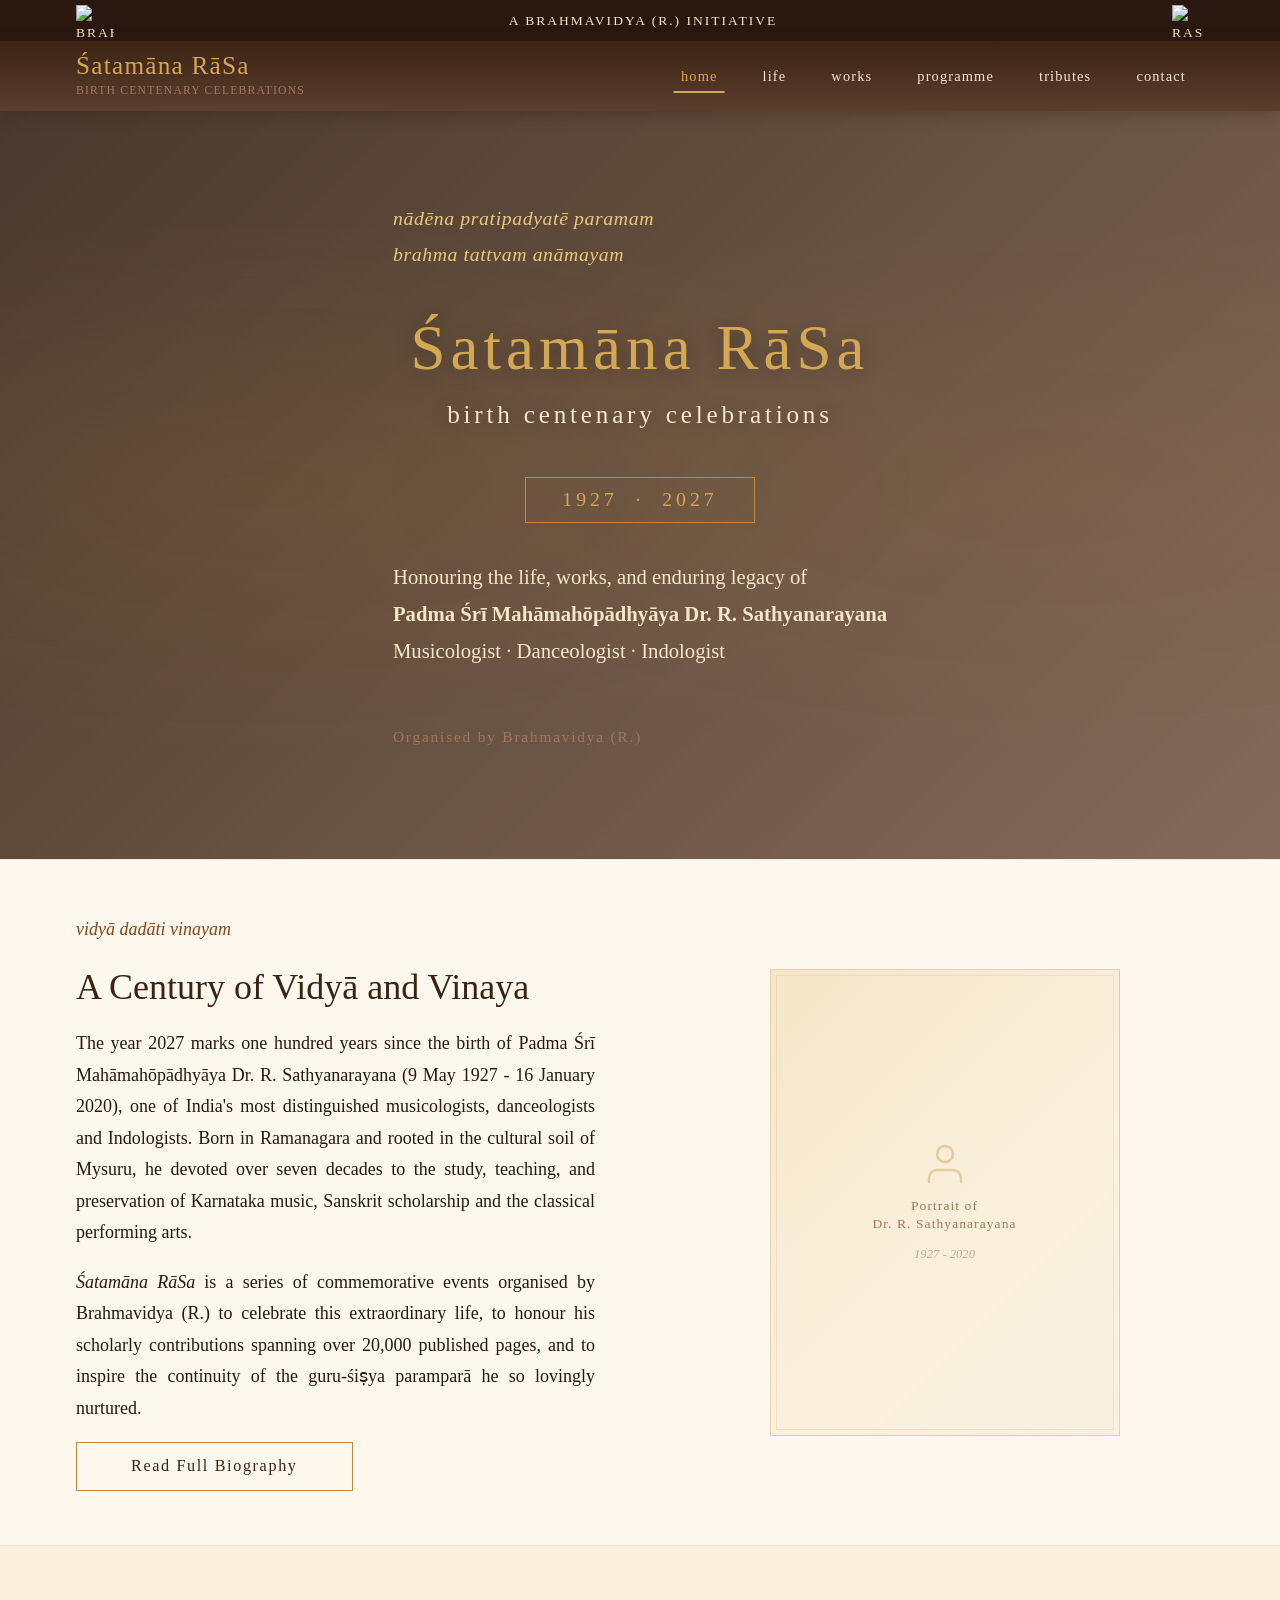
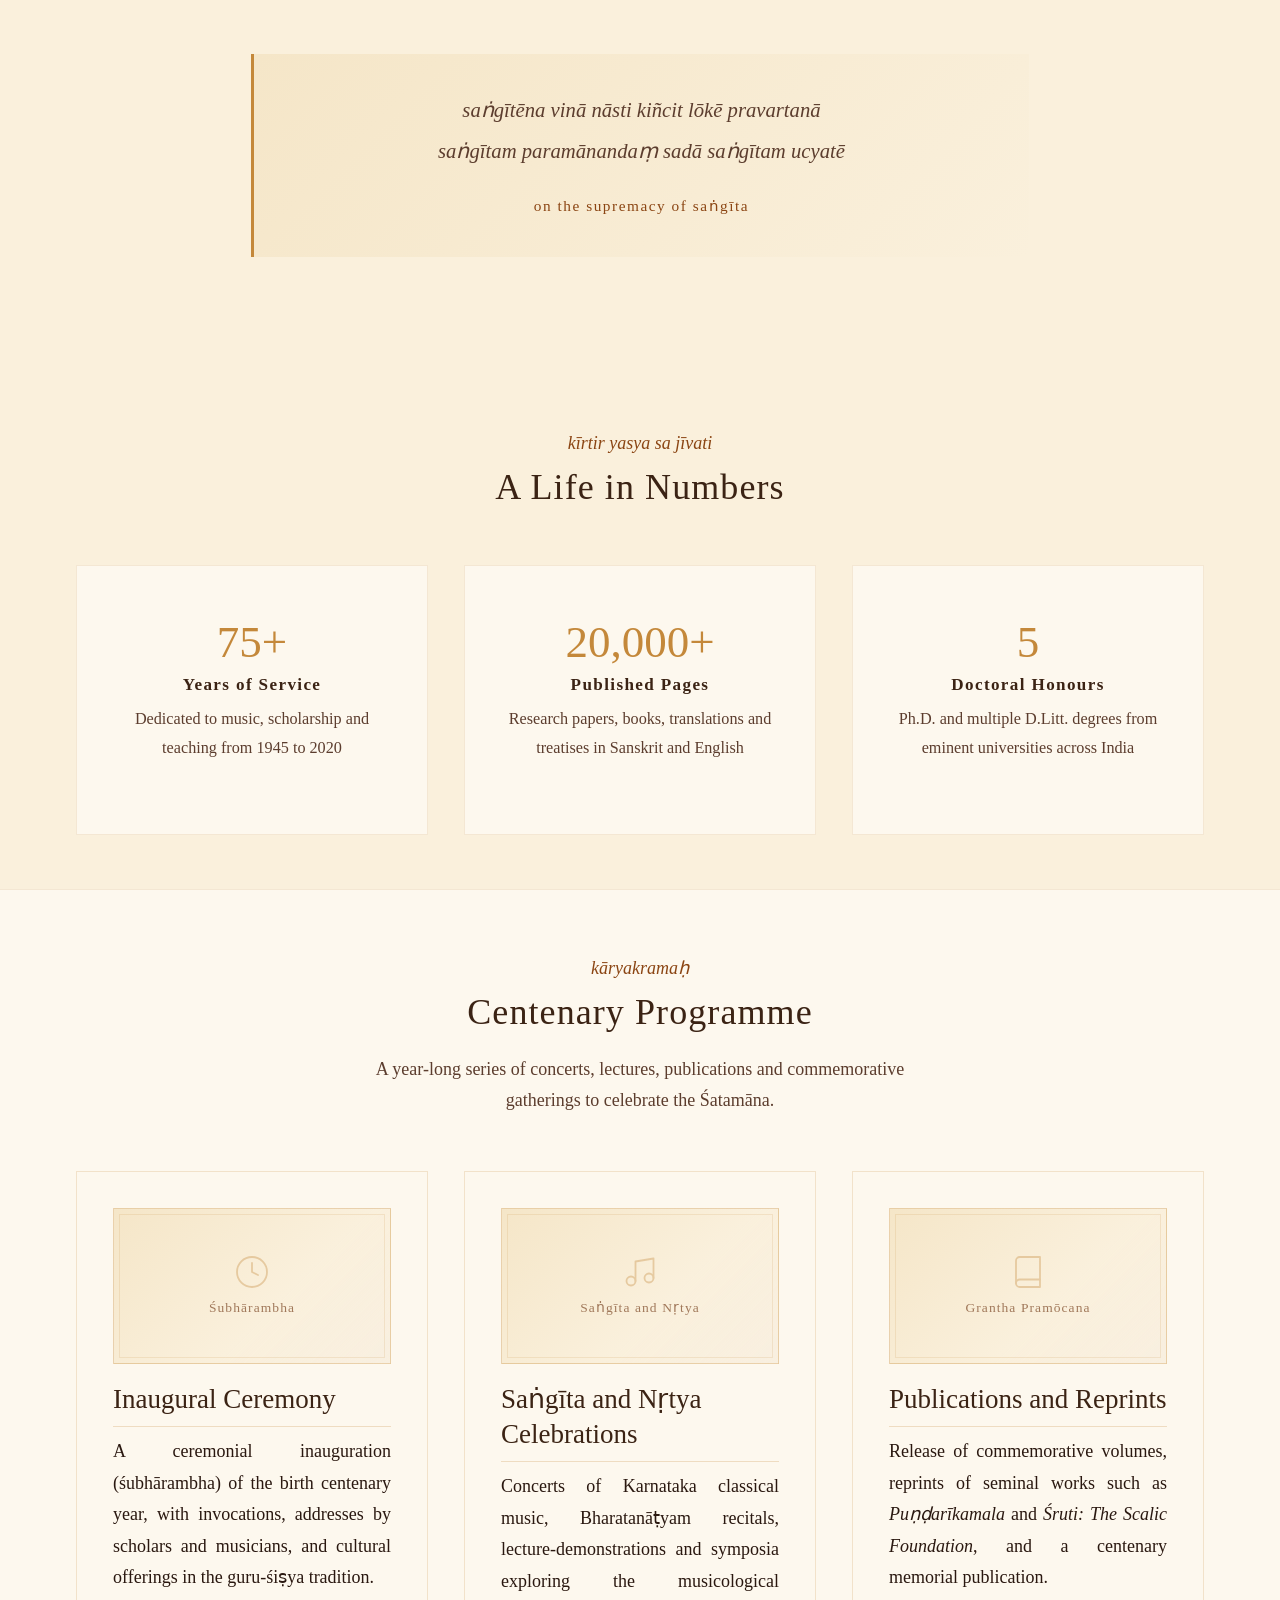
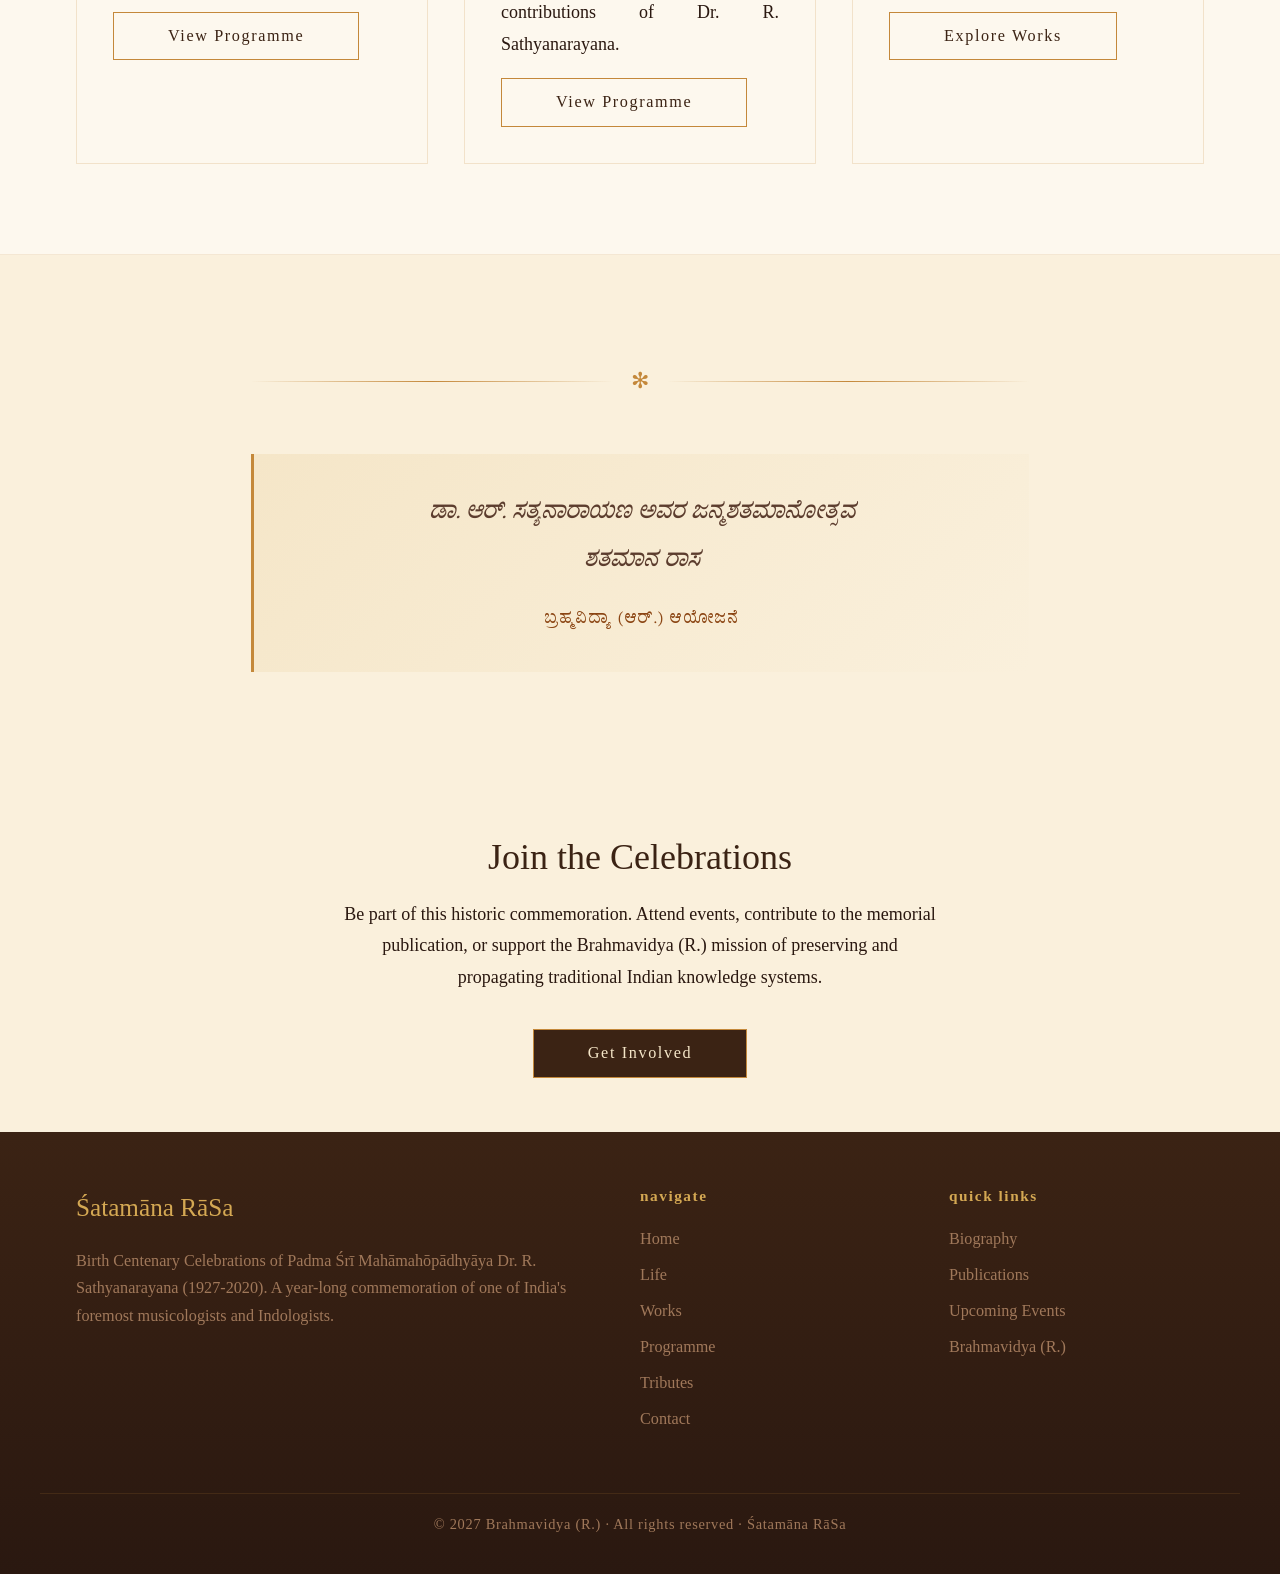
==== commit 6bc50c5e: "Add BV Water and Rasa 100 logos to header Co-authored-by: indragopa <263129307+indragopa@users.norep" ====
--- a/index.html
+++ b/index.html
@@ -11,8 +11,12 @@
 <body>
 
   <!-- Top Bar -->
-  <div class="top-bar">
-    A Brahmavidya (R.) Initiative
+  <div class="top-bar-wrapper">
+    <div class="top-bar">
+      <img src="bv water.png" alt="Brahmavidya Logo" class="top-bar-logo" width="38" height="32">
+      <span class="top-bar-text">A Brahmavidya (R.) Initiative</span>
+      <img src="rasa 100 logo.png" alt="Rasa 100 Logo" class="top-bar-logo" width="32" height="32">
+    </div>
   </div>
 
   <!-- Navigation -->
--- a/style.css
+++ b/style.css
@@ -6,7 +6,7 @@
 /* --- Kannada Font (BelurKannada) --- */
 @font-face {
   font-family: 'BelurKannada';
-  src: url('../fonts/BelurKannada-Light.ttf') format('truetype');
+  src: url('BelurKannada-Light.ttf') format('truetype');
   font-weight: 300;
   font-style: normal;
   font-display: swap;
@@ -14,7 +14,7 @@
 
 @font-face {
   font-family: 'BelurKannada';
-  src: url('../fonts/BelurKannada-Regular.ttf') format('truetype');
+  src: url('BelurKannada-Regular.ttf') format('truetype');
   font-weight: 400;
   font-style: normal;
   font-display: swap;
@@ -22,7 +22,7 @@
 
 @font-face {
   font-family: 'BelurKannada';
-  src: url('../fonts/BelurKannada-Medium.ttf') format('truetype');
+  src: url('BelurKannada-Medium.ttf') format('truetype');
   font-weight: 500;
   font-style: normal;
   font-display: swap;
@@ -30,7 +30,7 @@
 
 @font-face {
   font-family: 'BelurKannada';
-  src: url('../fonts/BelurKannada-Semibold.ttf') format('truetype');
+  src: url('BelurKannada-Semibold.ttf') format('truetype');
   font-weight: 600;
   font-style: normal;
   font-display: swap;
@@ -38,7 +38,7 @@
 
 @font-face {
   font-family: 'BelurKannada';
-  src: url('../fonts/BelurKannada-Bold.ttf') format('truetype');
+  src: url('BelurKannada-Bold.ttf') format('truetype');
   font-weight: 700;
   font-style: normal;
   font-display: swap;
@@ -47,14 +47,14 @@
 /* --- Benne Kannada (display) --- */
 @font-face {
   font-family: 'Benne';
-  src: url('../fonts/Benne-Regular.ttf') format('truetype');
+  src: url('Benne-Regular.ttf') format('truetype');
   font-weight: 400;
   font-style: normal;
   font-display: swap;
 }
 
 /* --- Google Fonts Import --- */
-@import url('https://fonts.googleapis.com/css2?family=EB+Garamond:ital,wght@0,400;0,500;0,600;0,700;1,400;1,500&family=Cormorant+Garamond:ital,wght@0,300;0,400;0,500;0,600;0,700;1,300;1,400;1,500&family=Alegreya:ital,wght@0,400;0,500;0,600;0,700;1,400;1,500&family=Alegreya+SC:wght@400;500;700&display=swap');
+@import url('https://fonts.googleapis.com/css2?family=EB+Garamond:ital,wght@0,400;0,500;0,600;0,700;1,400;1,500&family=Alegreya:ital,wght@0,400;0,500;0,600;0,700;1,400;1,500&family=Alegreya+SC:wght@400;500;700&display=swap');
 
 /* --- CSS Custom Properties --- */
 :root {
@@ -77,8 +77,8 @@
   --color-muted-clay: #A0785A;
 
   /* Typography */
-  --font-heading: 'Cormorant Garamond', 'EB Garamond', Georgia, serif;
-  --font-body: 'EB Garamond', Georgia, 'Times New Roman', serif;
+  --font-heading: 'EB Garamond', 'Alegreya', Georgia, serif;
+  --font-body: 'EB Garamond', 'Alegreya', Georgia, serif;
   --font-accent: 'Alegreya', 'EB Garamond', Georgia, serif;
   --font-smallcaps: 'Alegreya SC', 'EB Garamond', Georgia, serif;
   --font-kannada: 'BelurKannada', 'Benne', 'Noto Sans Kannada', sans-serif;
@@ -273,12 +273,31 @@
 .top-bar {
   background: var(--color-deep-earth);
   color: var(--color-cream);
-  text-align: center;
-  padding: var(--space-xs) var(--space-md);
+  padding: var(--space-xs) var(--space-lg);
   font-family: var(--font-accent);
   font-size: 0.75rem;
   letter-spacing: 0.15em;
   text-transform: uppercase;
+  display: flex;
+  align-items: center;
+  justify-content: space-between;
+  max-width: var(--max-width);
+  margin: 0 auto;
+}
+
+.top-bar-wrapper {
+  background: var(--color-deep-earth);
+}
+
+.top-bar-logo {
+  height: 32px;
+  width: auto;
+  object-fit: contain;
+}
+
+.top-bar-text {
+  flex: 1;
+  text-align: center;
 }
 
 nav {
@@ -1380,6 +1399,14 @@
     flex-direction: column;
     gap: var(--space-xs);
   }
+
+  .top-bar-logo {
+    height: 28px;
+  }
+
+  .top-bar-text {
+    font-size: 0.65rem;
+  }
 }
 
 @media (max-width: 600px) {
@@ -1429,6 +1456,19 @@
     display: block;
     margin-bottom: 2px;
   }
+
+  .top-bar {
+    padding: var(--space-xs) var(--space-sm);
+  }
+
+  .top-bar-logo {
+    height: 24px;
+  }
+
+  .top-bar-text {
+    font-size: 0.55rem;
+    letter-spacing: 0.08em;
+  }
 }
 
 /* --- Animations --- */
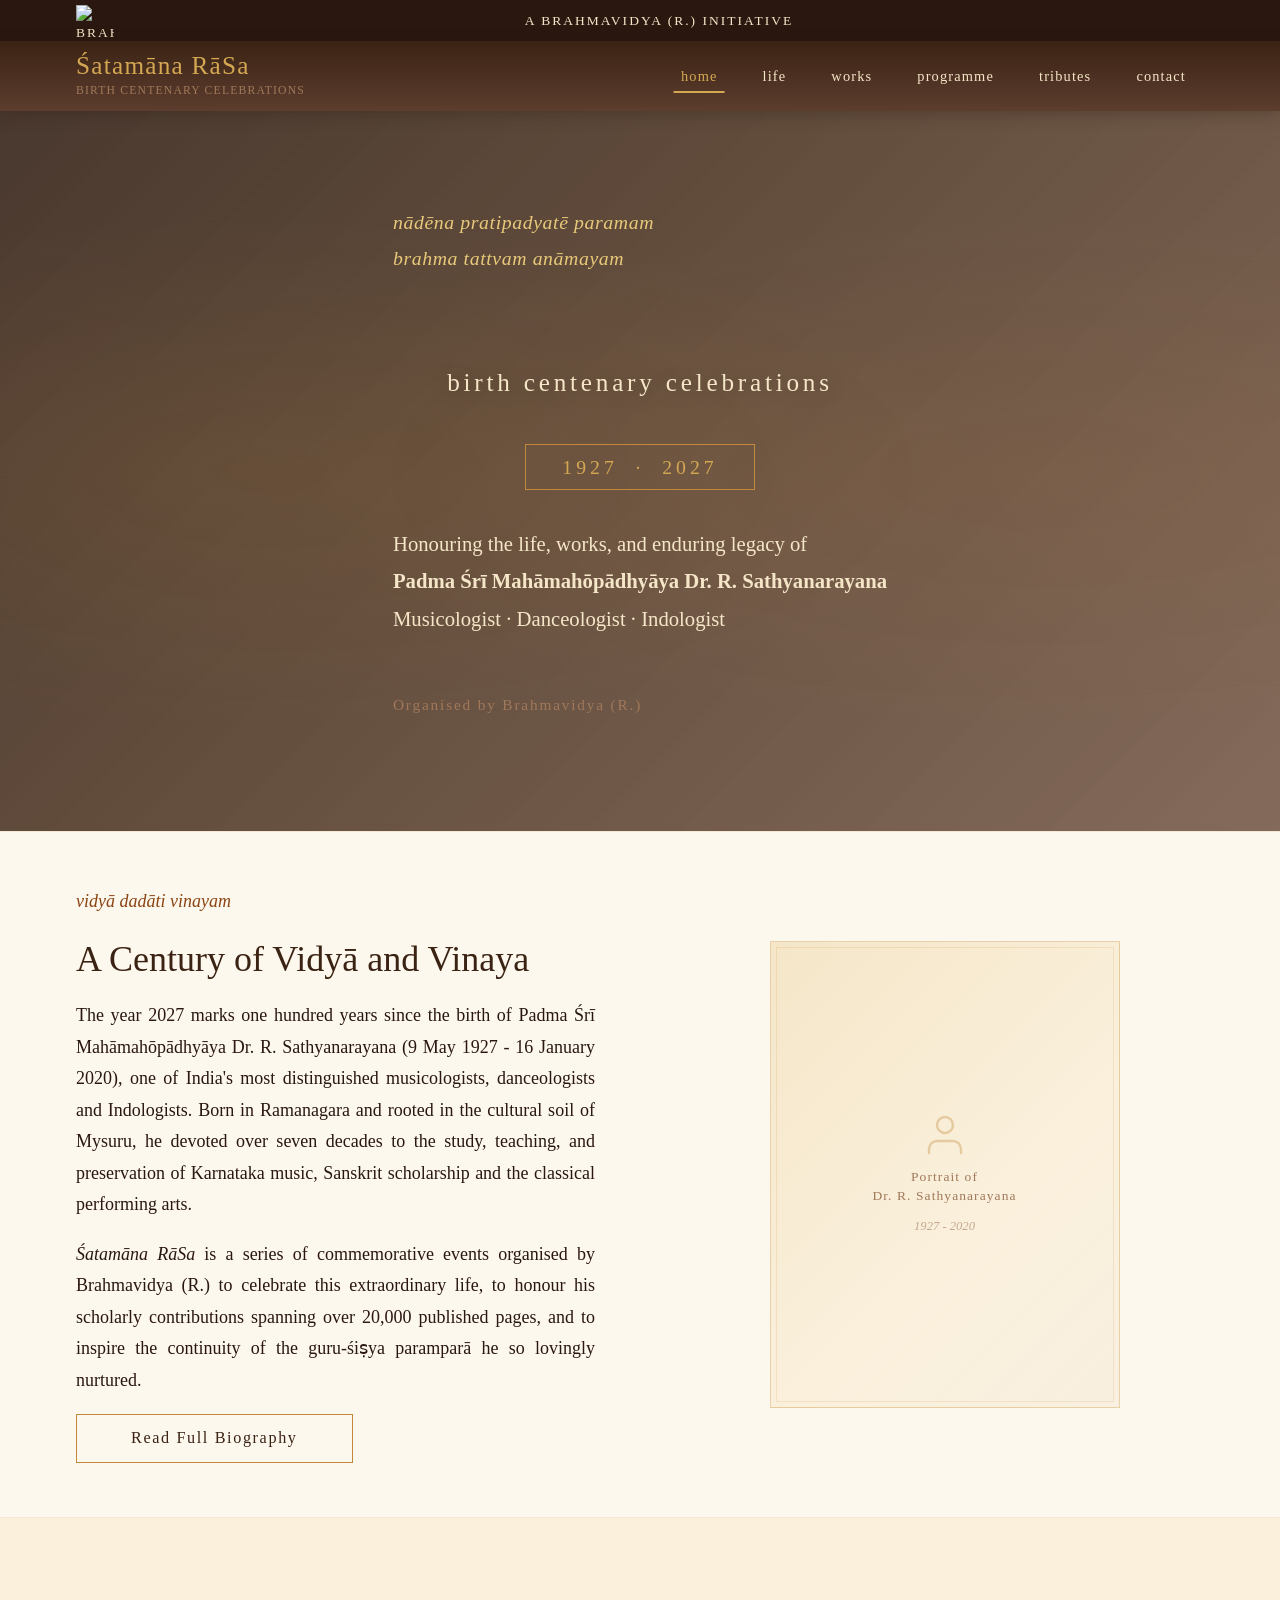
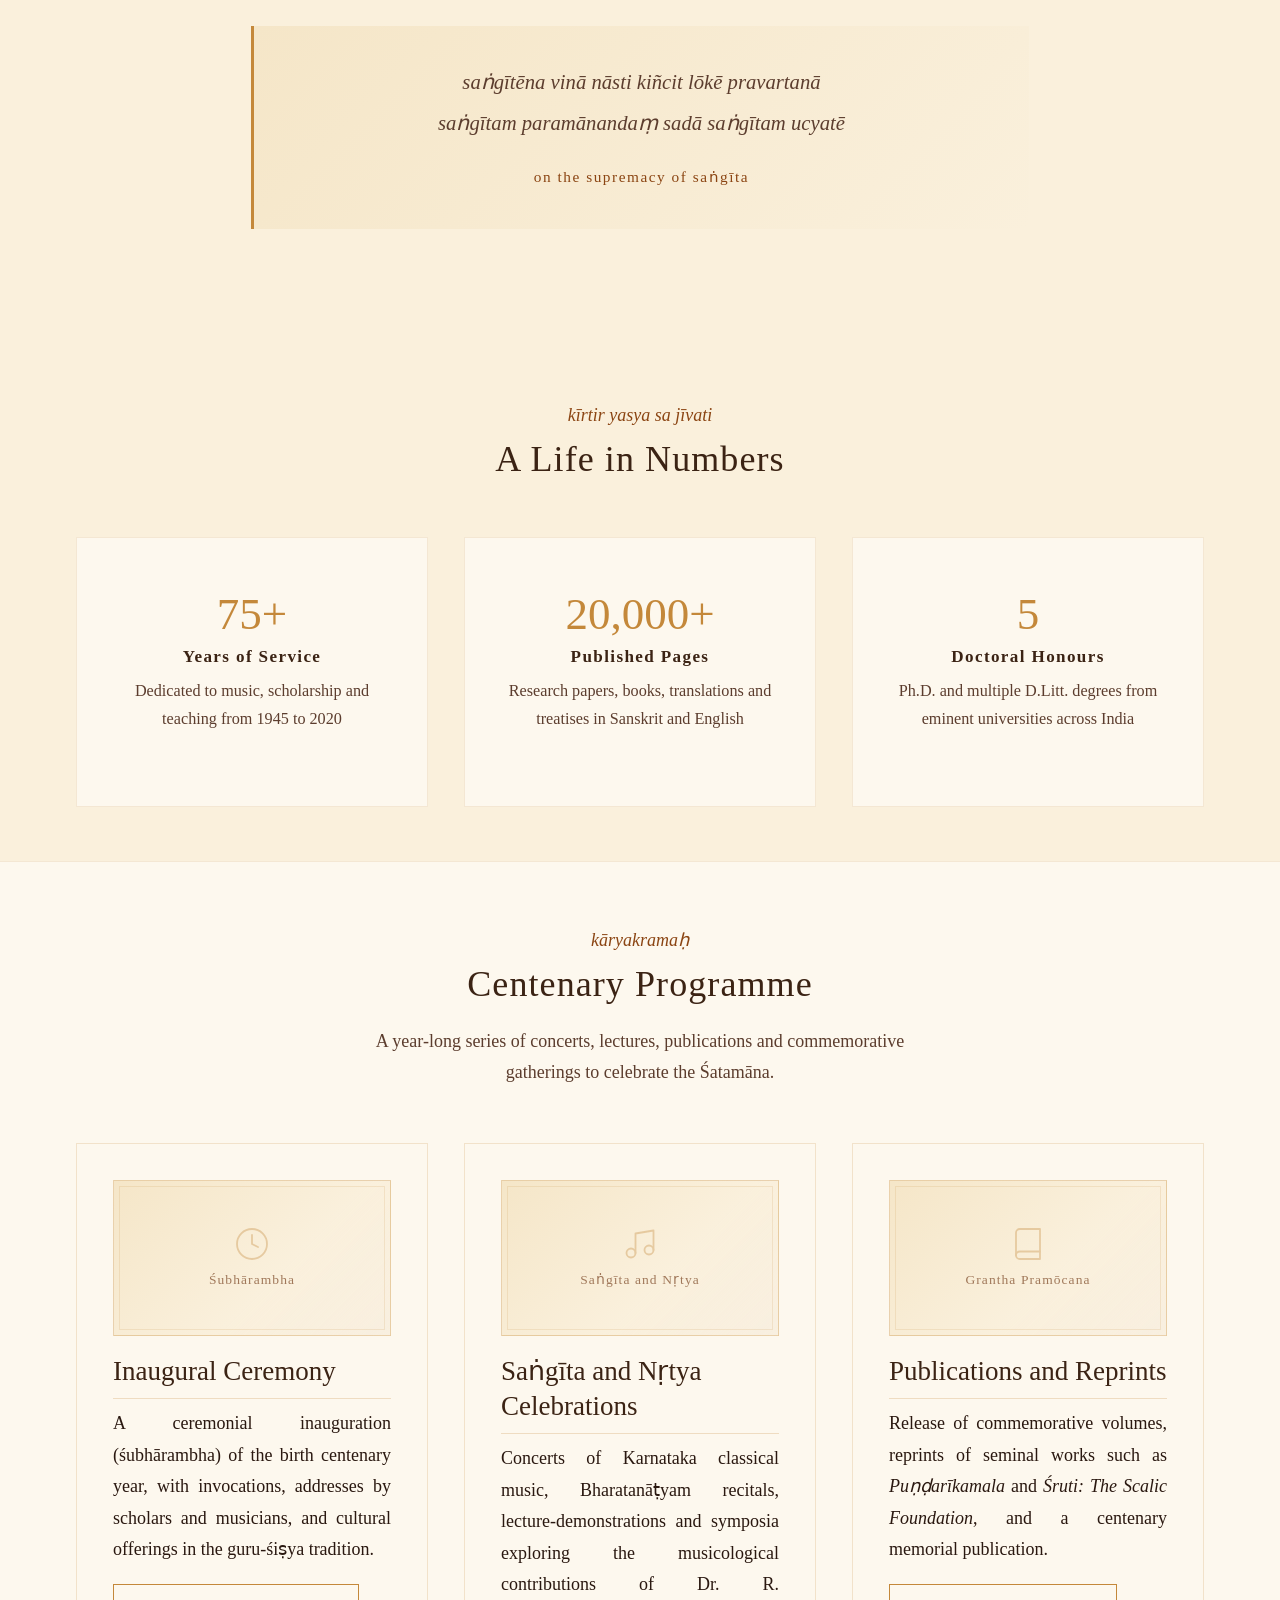
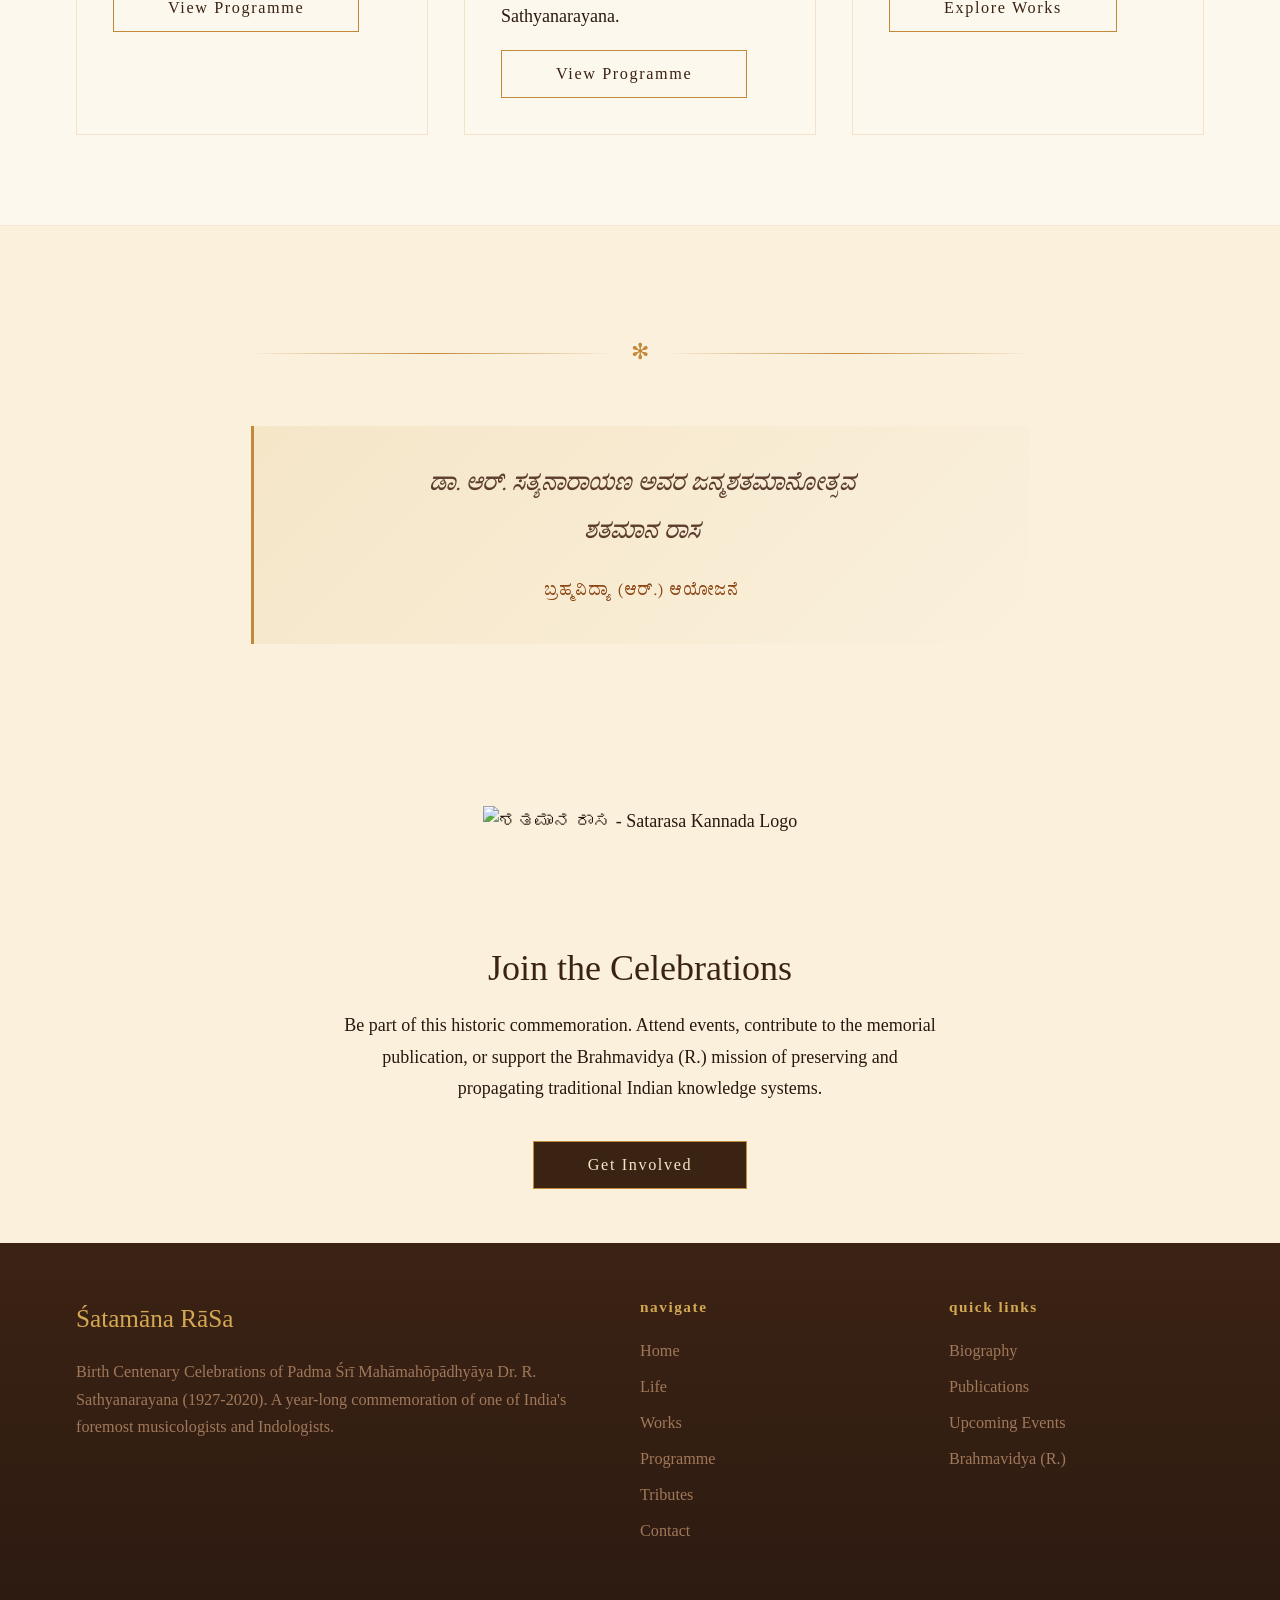
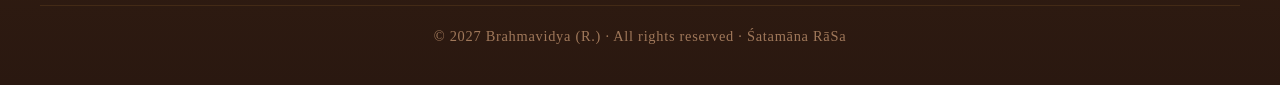
==== commit b8a58a59: "Update main banner with logo images instead of typed text Co-authored-by: indragopa <263129307+indra" ====
--- a/index.html
+++ b/index.html
@@ -15,7 +15,6 @@
     <div class="top-bar">
       <img src="bv water.png" alt="Brahmavidya Logo" class="top-bar-logo" width="38" height="32">
       <span class="top-bar-text">A Brahmavidya (R.) Initiative</span>
-      <img src="rasa 100 logo.png" alt="Rasa 100 Logo" class="top-bar-logo" width="32" height="32">
     </div>
   </div>
 
@@ -51,7 +50,9 @@
           brahma tattvam anāmayam
         </p>
         <h1 class="fade-in fade-in-delay-1">
-          Śatamāna RāSa
+          <span class="visually-hidden">Śatamāna RāSa</span>
+          <img src="satarasa eng.png" alt="" class="hero-logo-main" aria-hidden="true">
+          <img src="rasa 100 logo.png" alt="" class="hero-logo-rasa100" aria-hidden="true">
           <span class="highlight">Birth Centenary Celebrations</span>
         </h1>
         <div class="year-badge fade-in fade-in-delay-2">
@@ -220,6 +221,13 @@
       </div>
     </section>
 
+    <!-- Satarasa Kannada Logo -->
+    <section class="container-narrow satarasa-kan-section">
+      <div class="reveal" style="text-align: center;">
+        <img src="satarasa kan.png" alt="ಶತಮಾನ ರಾಸ - Satarasa Kannada Logo" class="satarasa-kan-logo">
+      </div>
+    </section>
+
     <!-- CTA -->
     <section class="container" style="text-align: center;">
       <div class="reveal">
--- a/style.css
+++ b/style.css
@@ -143,6 +143,20 @@
 }
 
 /* --- Typography --- */
+
+/* Visually hidden - for screen readers only */
+.visually-hidden {
+  position: absolute;
+  width: 1px;
+  height: 1px;
+  padding: 0;
+  margin: -1px;
+  overflow: hidden;
+  clip: rect(0, 0, 0, 0);
+  white-space: nowrap;
+  border: 0;
+}
+
 h1, h2, h3, h4, h5, h6 {
   font-family: var(--font-heading);
   font-weight: 500;
@@ -512,6 +526,35 @@
   color: var(--color-muted-clay);
 }
 
+/* Hero Logo Images */
+.hero-logo-main {
+  display: block;
+  max-width: 500px;
+  width: 90%;
+  height: auto;
+  margin: 0 auto var(--space-md);
+}
+
+.hero-logo-rasa100 {
+  display: block;
+  max-width: 200px;
+  width: 50%;
+  height: auto;
+  margin: 0 auto var(--space-lg);
+}
+
+/* Satarasa Kannada Logo Section */
+.satarasa-kan-section {
+  padding: var(--space-xl) 0;
+}
+
+.satarasa-kan-logo {
+  max-width: 400px;
+  width: 80%;
+  height: auto;
+  margin: 0 auto;
+}
+
 /* --- Page Hero (inner pages) --- */
 .page-hero {
   background:
@@ -1419,6 +1462,18 @@
     font-size: 2rem;
   }
 
+  .hero-logo-main {
+    max-width: 300px;
+  }
+
+  .hero-logo-rasa100 {
+    max-width: 140px;
+  }
+
+  .satarasa-kan-logo {
+    max-width: 280px;
+  }
+
   .container,
   .container-narrow {
     padding: var(--space-lg) var(--space-md);
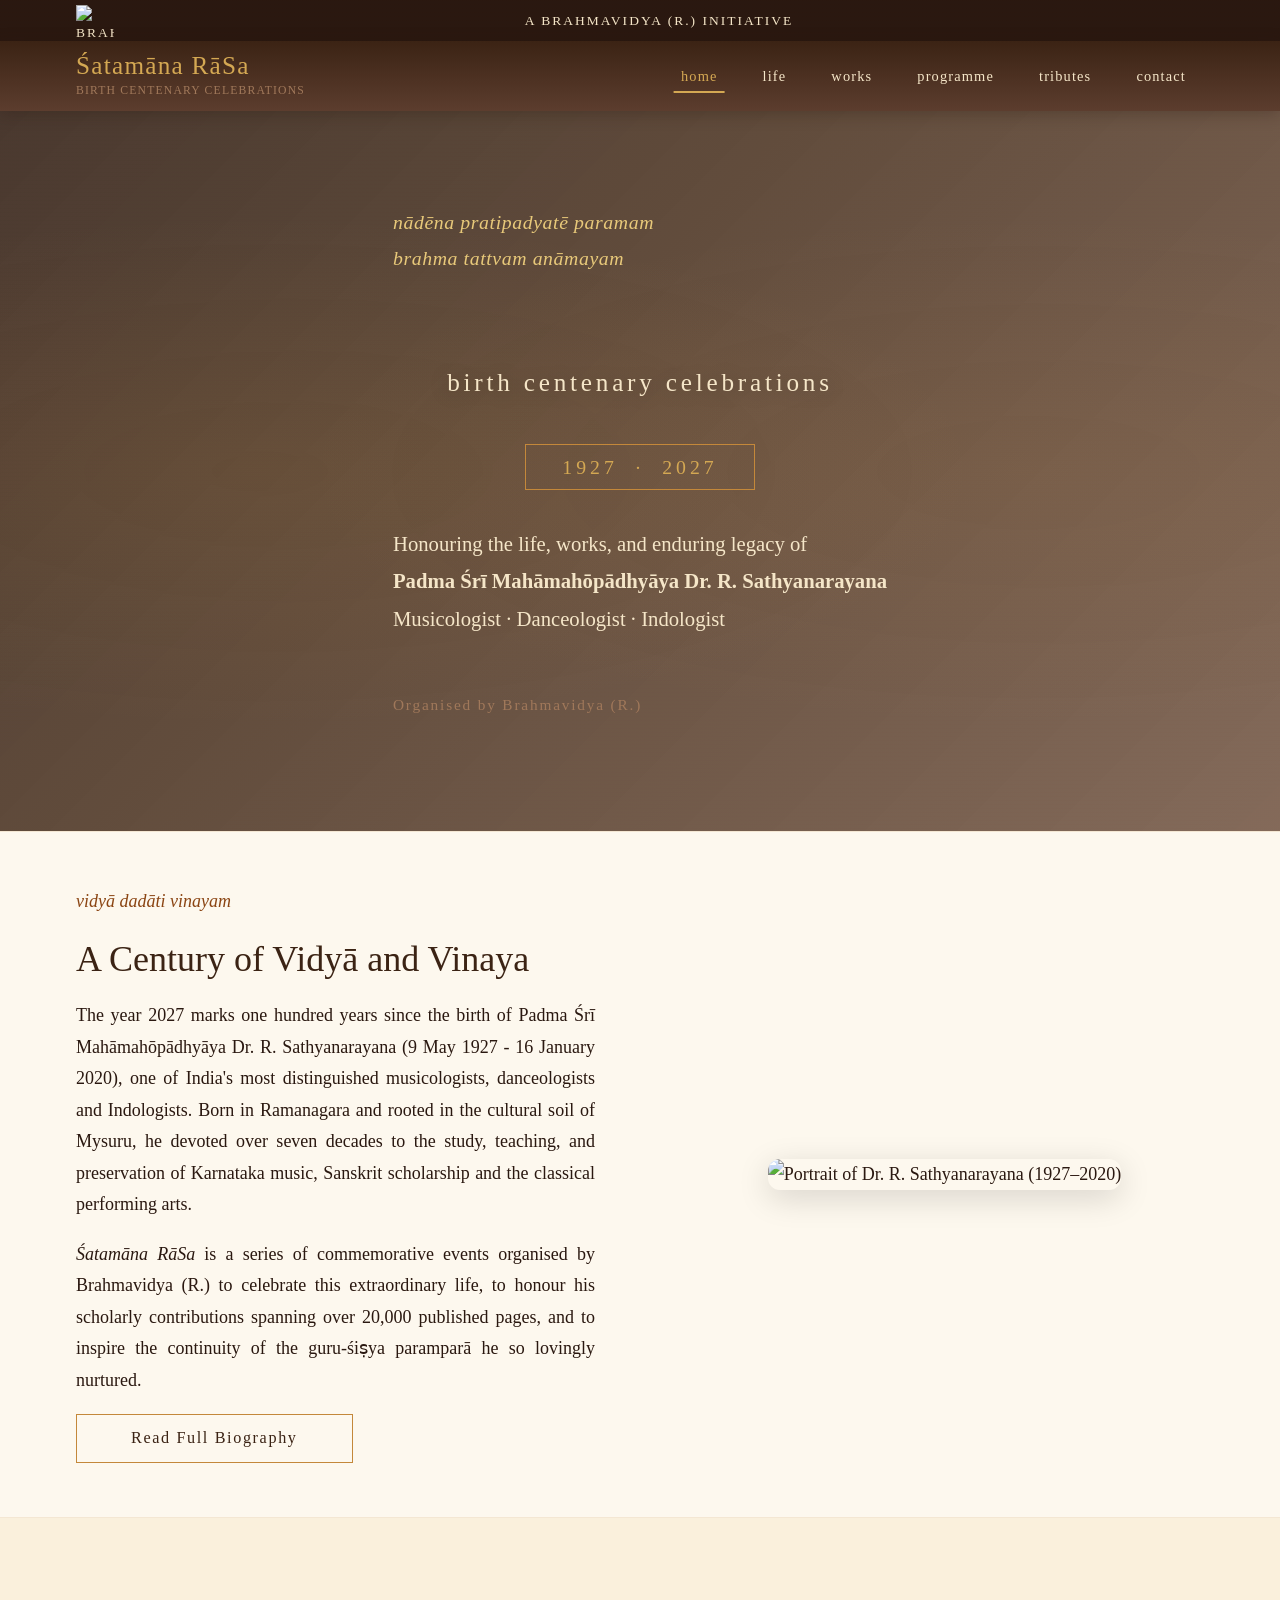
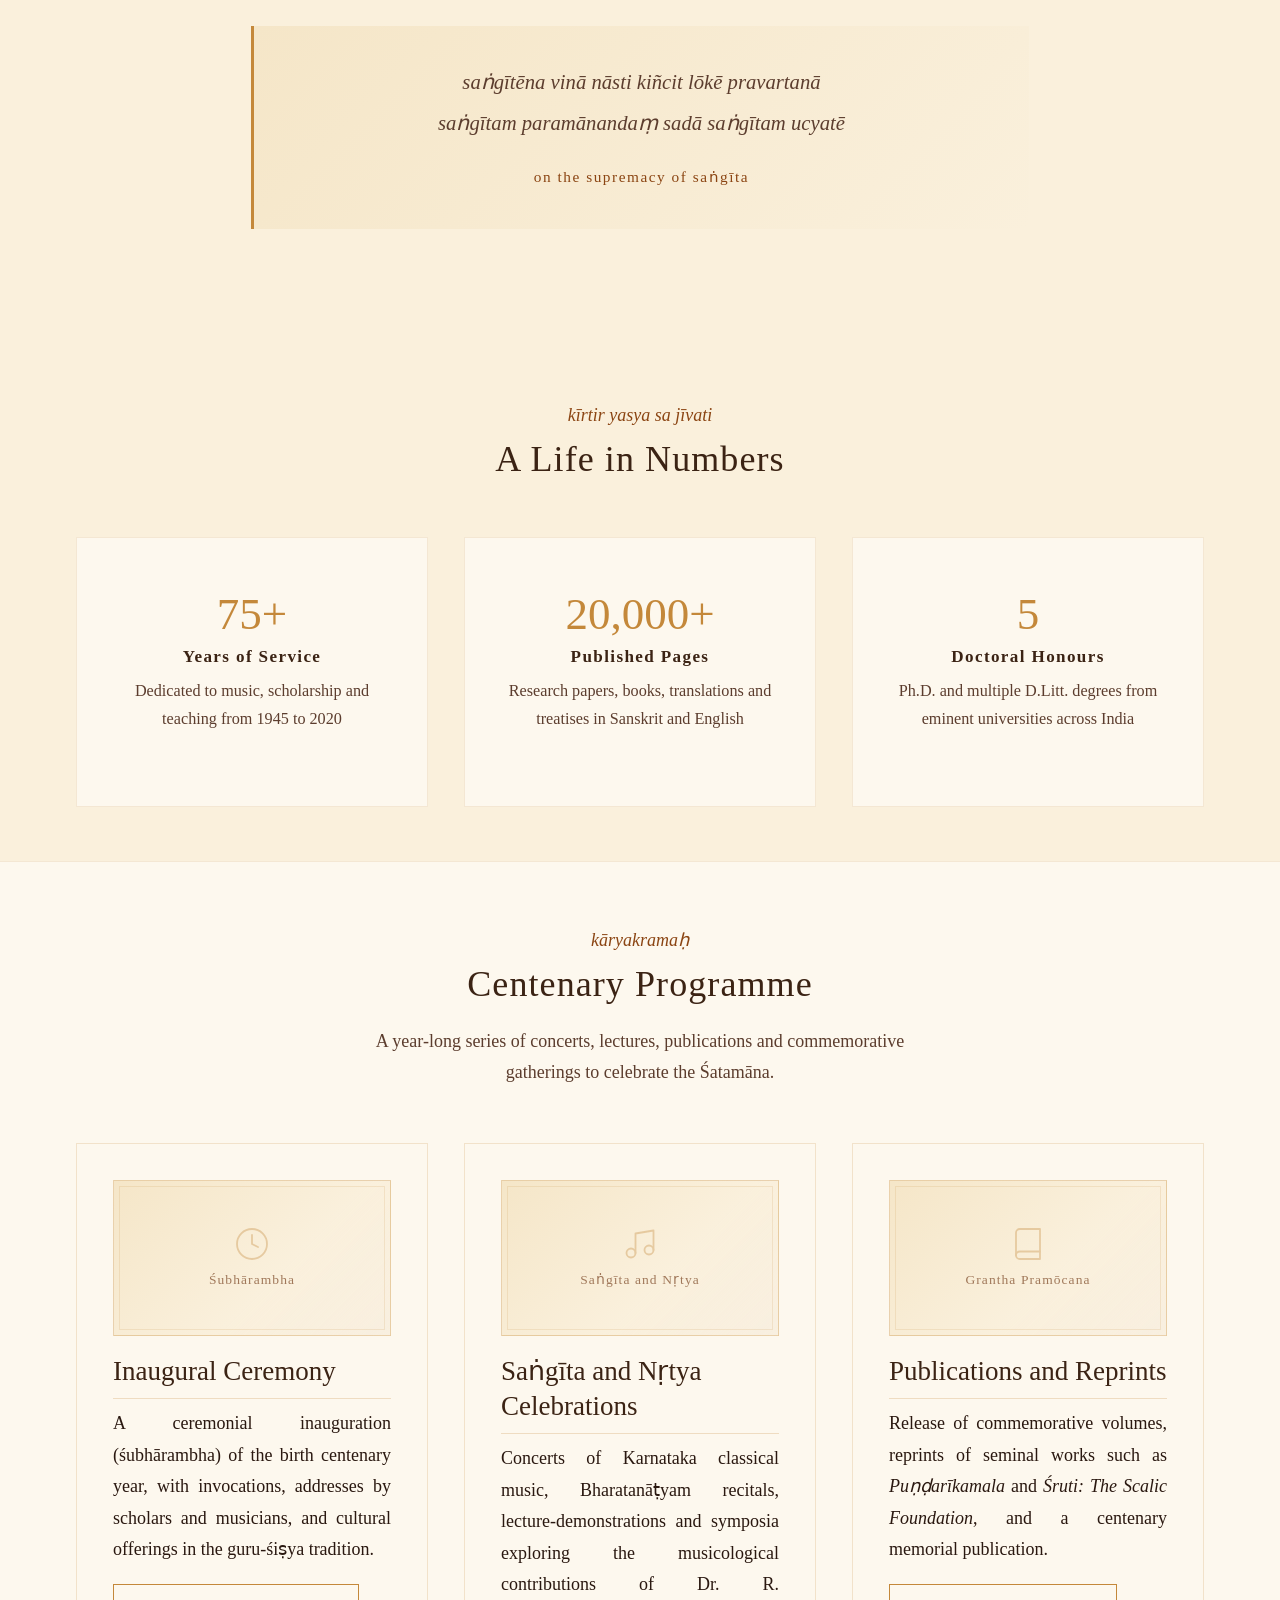
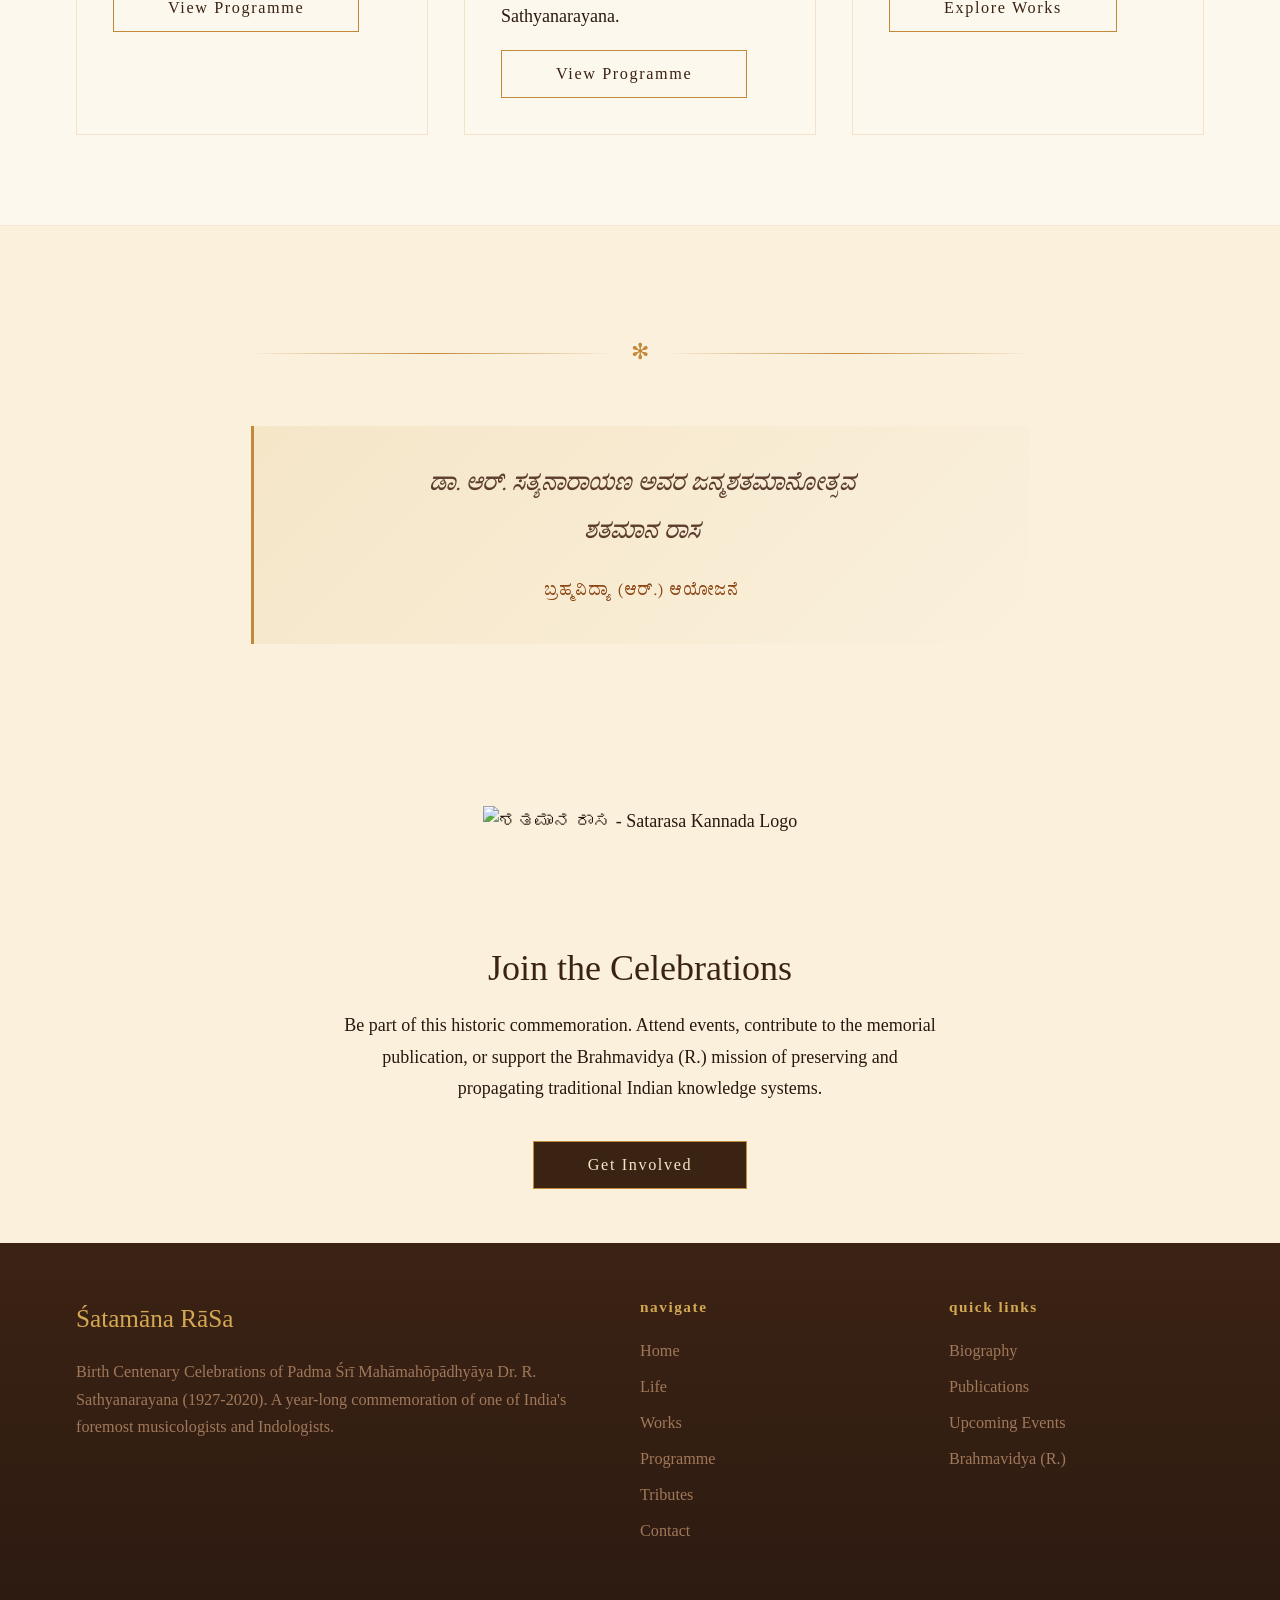
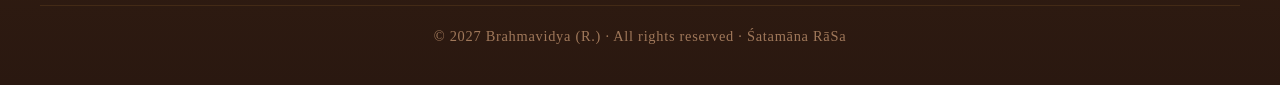
==== commit 23477bce: "Replace portrait SVG placeholders with actual IMG_0345.jpg in index.html and about.html Co-authored-" ====
--- a/index.html
+++ b/index.html
@@ -95,14 +95,7 @@
             <a href="about.html" class="btn btn-outline">Read Full Biography</a>
           </div>
           <div class="intro-image reveal">
-            <div class="img-placeholder img-placeholder--portrait">
-              <svg viewBox="0 0 24 24" fill="none" stroke="currentColor" stroke-width="1.2" stroke-linecap="round" stroke-linejoin="round" style="color: var(--color-ochre);">
-                <path d="M20 21v-2a4 4 0 0 0-4-4H8a4 4 0 0 0-4 4v2"/>
-                <circle cx="12" cy="7" r="4"/>
-              </svg>
-              <span class="ph-label">Portrait of<br>Dr. R. Sathyanarayana</span>
-              <span class="ph-sub">1927 - 2020</span>
-            </div>
+            <img src="IMG_0345.jpg" alt="Portrait of Dr. R. Sathyanarayana (1927–2020)" class="portrait-img">
           </div>
         </div>
       </div>
--- a/style.css
+++ b/style.css
@@ -1237,6 +1237,12 @@
   margin: 0 auto;
 }
 
+.portrait-img {
+  width: 100%;
+  border-radius: 12px;
+  box-shadow: 0 8px 32px rgba(0,0,0,0.15);
+}
+
 /* Square variant */
 .img-placeholder--square {
   aspect-ratio: 1 / 1;
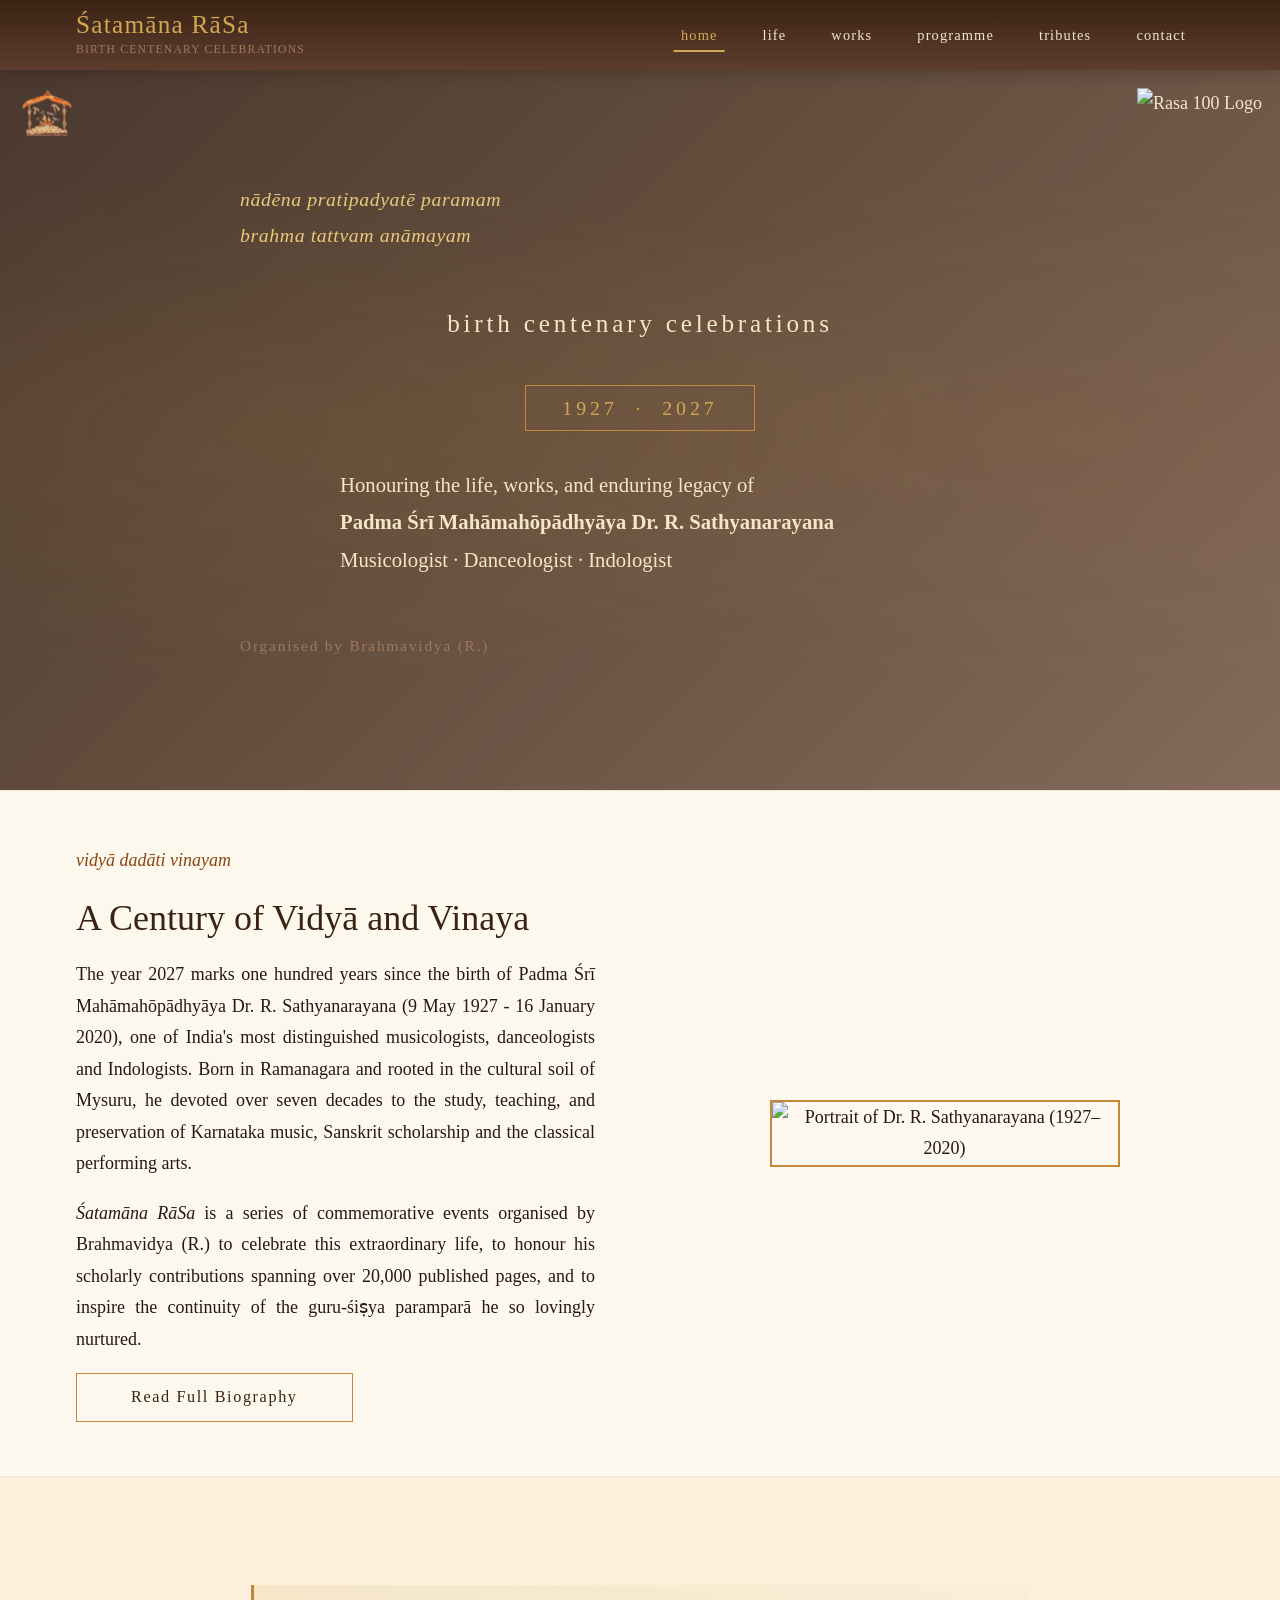
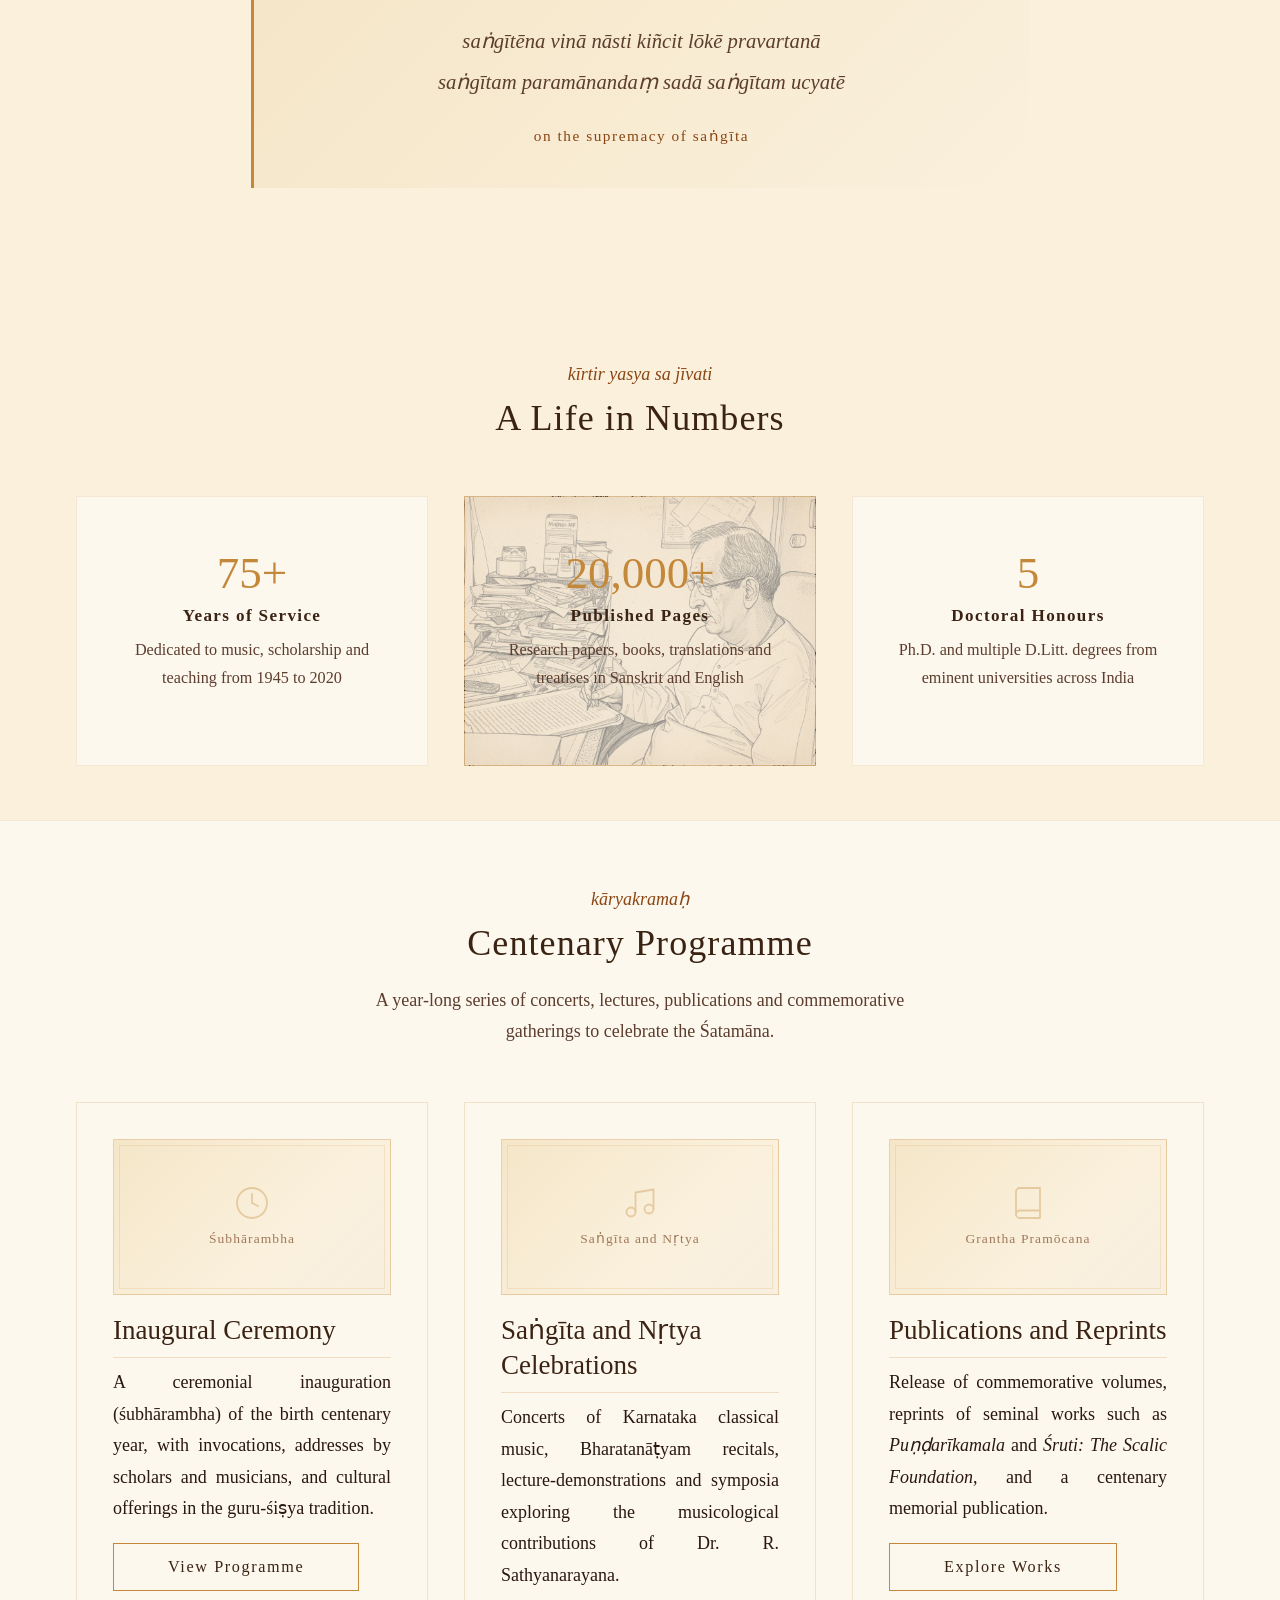
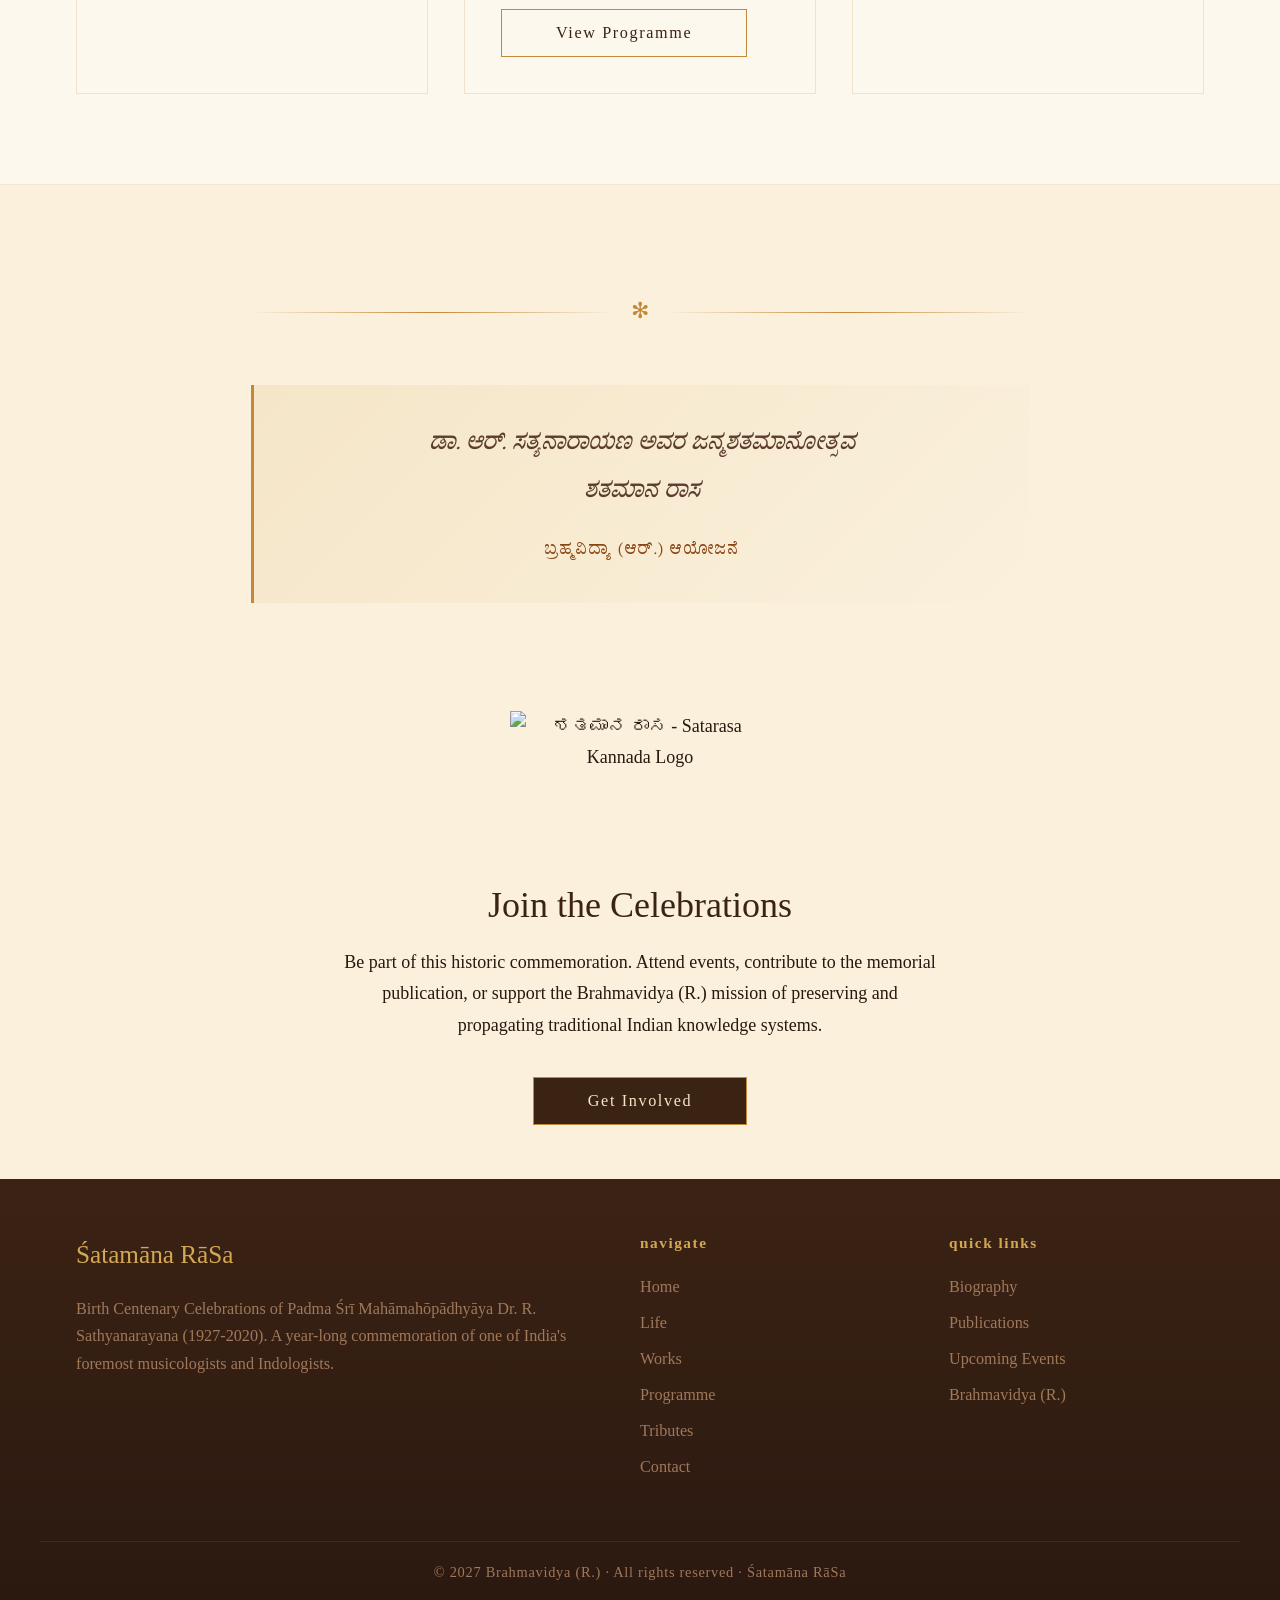
==== commit 0de20430: "Remove top header bar and integrate logos into main banner corners - Remove top-bar-wrapper (Brahmav" ====
--- a/index.html
+++ b/index.html
@@ -10,14 +10,6 @@
 </head>
 <body>
 
-  <!-- Top Bar -->
-  <div class="top-bar-wrapper">
-    <div class="top-bar">
-      <img src="bv water.png" alt="Brahmavidya Logo" class="top-bar-logo" width="38" height="32">
-      <span class="top-bar-text">A Brahmavidya (R.) Initiative</span>
-    </div>
-  </div>
-
   <!-- Navigation -->
   <nav>
     <div class="nav-container">
@@ -44,6 +36,8 @@
   <main>
     <!-- Hero -->
     <section class="hero">
+      <img src="bv water.png" alt="Brahmavidya Logo" class="banner-logo-left">
+      <img src="rasa 100 logo.png" alt="Rasa 100 Logo" class="banner-logo-right">
       <div class="hero-content">
         <p class="shloka fade-in">
           nādēna pratipadyatē paramam<br>
@@ -52,7 +46,6 @@
         <h1 class="fade-in fade-in-delay-1">
           <span class="visually-hidden">Śatamāna RāSa</span>
           <img src="satarasa eng.png" alt="" class="hero-logo-main" aria-hidden="true">
-          <img src="rasa 100 logo.png" alt="" class="hero-logo-rasa100" aria-hidden="true">
           <span class="highlight">Birth Centenary Celebrations</span>
         </h1>
         <div class="year-badge fade-in fade-in-delay-2">
@@ -122,7 +115,7 @@
           <h4>Years of Service</h4>
           <p>Dedicated to music, scholarship and teaching from 1945 to 2020</p>
         </div>
-        <div class="highlight-item reveal">
+        <div class="highlight-item highlight-item--published-pages reveal">
           <div class="number">20,000+</div>
           <h4>Published Pages</h4>
           <p>Research papers, books, translations and treatises in Sanskrit and English</p>
@@ -274,4 +267,4 @@
 
   <script src="main.js"></script>
 </body>
-</html>
+</html>
--- a/style.css
+++ b/style.css
@@ -1,1589 +1,1626 @@
-/* ============================================
-   Śatamāna RāSa - Birth Centenary Celebrations
-   Gurukula-Themed Stylesheet
-   ============================================ */
-
-/* --- Kannada Font (BelurKannada) --- */
-@font-face {
-  font-family: 'BelurKannada';
-  src: url('BelurKannada-Light.ttf') format('truetype');
-  font-weight: 300;
-  font-style: normal;
-  font-display: swap;
-}
-
-@font-face {
-  font-family: 'BelurKannada';
-  src: url('BelurKannada-Regular.ttf') format('truetype');
-  font-weight: 400;
-  font-style: normal;
-  font-display: swap;
-}
-
-@font-face {
-  font-family: 'BelurKannada';
-  src: url('BelurKannada-Medium.ttf') format('truetype');
-  font-weight: 500;
-  font-style: normal;
-  font-display: swap;
-}
-
-@font-face {
-  font-family: 'BelurKannada';
-  src: url('BelurKannada-Semibold.ttf') format('truetype');
-  font-weight: 600;
-  font-style: normal;
-  font-display: swap;
-}
-
-@font-face {
-  font-family: 'BelurKannada';
-  src: url('BelurKannada-Bold.ttf') format('truetype');
-  font-weight: 700;
-  font-style: normal;
-  font-display: swap;
-}
-
-/* --- Benne Kannada (display) --- */
-@font-face {
-  font-family: 'Benne';
-  src: url('Benne-Regular.ttf') format('truetype');
-  font-weight: 400;
-  font-style: normal;
-  font-display: swap;
-}
-
-/* --- Google Fonts Import --- */
-@import url('https://fonts.googleapis.com/css2?family=EB+Garamond:ital,wght@0,400;0,500;0,600;0,700;1,400;1,500&family=Alegreya:ital,wght@0,400;0,500;0,600;0,700;1,400;1,500&family=Alegreya+SC:wght@400;500;700&display=swap');
-
-/* --- CSS Custom Properties --- */
-:root {
-  /* Earthy Root Colour Palette */
-  --color-deep-earth: #2A1810;
-  --color-dark-bark: #3B2314;
-  --color-warm-brown: #5C3D2E;
-  --color-sienna: #8B4513;
-  --color-ochre: #C4883A;
-  --color-gold: #D4A853;
-  --color-light-gold: #E8C97A;
-  --color-cream: #F5E6C8;
-  --color-parchment: #FAF0DC;
-  --color-light-parchment: #FDF8EE;
-  --color-forest: #2D5016;
-  --color-sage: #6B7F4A;
-  --color-burgundy: #6B1D1D;
-  --color-deep-red: #8B2500;
-  --color-terracotta: #C06030;
-  --color-muted-clay: #A0785A;
-
-  /* Typography */
-  --font-heading: 'EB Garamond', 'Alegreya', Georgia, serif;
-  --font-body: 'EB Garamond', 'Alegreya', Georgia, serif;
-  --font-accent: 'Alegreya', 'EB Garamond', Georgia, serif;
-  --font-smallcaps: 'Alegreya SC', 'EB Garamond', Georgia, serif;
-  --font-kannada: 'BelurKannada', 'Benne', 'Noto Sans Kannada', sans-serif;
-
-  /* Spacing */
-  --space-xs: 0.25rem;
-  --space-sm: 0.5rem;
-  --space-md: 1rem;
-  --space-lg: 2rem;
-  --space-xl: 3rem;
-  --space-2xl: 5rem;
-
-  /* Layout */
-  --max-width: 1200px;
-  --nav-height: 70px;
-}
-
-/* --- Reset & Base --- */
-*,
-*::before,
-*::after {
-  margin: 0;
-  padding: 0;
-  box-sizing: border-box;
-}
-
-html {
-  font-size: 18px;
-  scroll-behavior: smooth;
-  scrollbar-color: var(--color-ochre) var(--color-parchment);
-}
-
-body {
-  font-family: var(--font-body);
-  color: var(--color-deep-earth);
-  background-color: var(--color-parchment);
-  line-height: 1.75;
-  min-height: 100vh;
-  display: flex;
-  flex-direction: column;
-  overflow-x: hidden;
-}
-
-/* Parchment texture overlay */
-body::before {
-  content: '';
-  position: fixed;
-  top: 0;
-  left: 0;
-  width: 100%;
-  height: 100%;
-  pointer-events: none;
-  z-index: 0;
-  background:
-    repeating-linear-gradient(
-      0deg,
-      transparent,
-      transparent 3px,
-      rgba(139, 69, 19, 0.01) 3px,
-      rgba(139, 69, 19, 0.01) 4px
-    );
-}
-
-/* --- Typography --- */
-
-/* Visually hidden - for screen readers only */
-.visually-hidden {
-  position: absolute;
-  width: 1px;
-  height: 1px;
-  padding: 0;
-  margin: -1px;
-  overflow: hidden;
-  clip: rect(0, 0, 0, 0);
-  white-space: nowrap;
-  border: 0;
-}
-
-h1, h2, h3, h4, h5, h6 {
-  font-family: var(--font-heading);
-  font-weight: 500;
-  line-height: 1.3;
-  color: var(--color-dark-bark);
-}
-
-h1 {
-  font-size: 2.8rem;
-  font-weight: 300;
-  letter-spacing: 0.02em;
-}
-
-h2 {
-  font-size: 2rem;
-  font-weight: 400;
-  margin-bottom: var(--space-md);
-}
-
-h3 {
-  font-size: 1.5rem;
-  font-weight: 500;
-}
-
-h4 {
-  font-size: 1.2rem;
-  font-weight: 600;
-}
-
-p {
-  margin-bottom: var(--space-md);
-  text-align: justify;
-  hyphens: auto;
-}
-
-a {
-  color: var(--color-sienna);
-  text-decoration: none;
-  transition: color 0.3s ease;
-}
-
-a:hover {
-  color: var(--color-burgundy);
-}
-
-.kannada {
-  font-family: var(--font-kannada);
-}
-
-.sanskrit {
-  font-family: var(--font-heading);
-  font-style: italic;
-}
-
-.smallcaps {
-  font-family: var(--font-smallcaps);
-  letter-spacing: 0.05em;
-}
-
-/* --- Decorative Elements --- */
-.ornament {
-  text-align: center;
-  font-size: 1.5rem;
-  color: var(--color-ochre);
-  margin: var(--space-lg) 0;
-  letter-spacing: 0.5em;
-  user-select: none;
-}
-
-.ornament::before {
-  content: '⁂';
-}
-
-.ornament-line {
-  display: flex;
-  align-items: center;
-  margin: var(--space-xl) 0;
-  gap: var(--space-md);
-}
-
-.ornament-line::before,
-.ornament-line::after {
-  content: '';
-  flex: 1;
-  height: 1px;
-  background: linear-gradient(
-    to right,
-    transparent,
-    var(--color-ochre),
-    transparent
-  );
-}
-
-.ornament-line span {
-  color: var(--color-ochre);
-  font-size: 1.2rem;
-  flex-shrink: 0;
-}
-
-.leaf-border {
-  border-top: 2px solid var(--color-ochre);
-  border-bottom: 2px solid var(--color-ochre);
-  padding: var(--space-xs) 0;
-  position: relative;
-}
-
-.leaf-border::before,
-.leaf-border::after {
-  content: '✦';
-  position: absolute;
-  color: var(--color-ochre);
-  font-size: 0.8rem;
-}
-
-.leaf-border::before {
-  top: -0.55rem;
-  left: 50%;
-  transform: translateX(-50%);
-}
-
-.leaf-border::after {
-  bottom: -0.55rem;
-  left: 50%;
-  transform: translateX(-50%);
-}
-
-/* --- Navigation --- */
-.top-bar {
-  background: var(--color-deep-earth);
-  color: var(--color-cream);
-  padding: var(--space-xs) var(--space-lg);
-  font-family: var(--font-accent);
-  font-size: 0.75rem;
-  letter-spacing: 0.15em;
-  text-transform: uppercase;
-  display: flex;
-  align-items: center;
-  justify-content: space-between;
-  max-width: var(--max-width);
-  margin: 0 auto;
-}
-
-.top-bar-wrapper {
-  background: var(--color-deep-earth);
-}
-
-.top-bar-logo {
-  height: 32px;
-  width: auto;
-  object-fit: contain;
-}
-
-.top-bar-text {
-  flex: 1;
-  text-align: center;
-}
-
-nav {
-  background: linear-gradient(
-    180deg,
-    var(--color-dark-bark) 0%,
-    var(--color-warm-brown) 100%
-  );
-  position: sticky;
-  top: 0;
-  z-index: 1000;
-  box-shadow: 0 3px 15px rgba(42, 24, 16, 0.3);
-}
-
-.nav-container {
-  max-width: var(--max-width);
-  margin: 0 auto;
-  display: flex;
-  align-items: center;
-  justify-content: space-between;
-  padding: 0 var(--space-lg);
-  height: var(--nav-height);
-}
-
-.nav-logo {
-  display: flex;
-  flex-direction: column;
-  align-items: flex-start;
-}
-
-.nav-logo .title {
-  font-family: var(--font-heading);
-  font-size: 1.4rem;
-  color: var(--color-gold);
-  font-weight: 400;
-  letter-spacing: 0.05em;
-  line-height: 1.2;
-}
-
-.nav-logo .subtitle {
-  font-family: var(--font-accent);
-  font-size: 0.65rem;
-  color: var(--color-muted-clay);
-  letter-spacing: 0.1em;
-  text-transform: uppercase;
-}
-
-.nav-links {
-  display: flex;
-  list-style: none;
-  gap: var(--space-sm);
-  align-items: center;
-}
-
-.nav-links a {
-  font-family: var(--font-smallcaps);
-  font-size: 0.8rem;
-  color: var(--color-cream);
-  padding: var(--space-sm) var(--space-md);
-  letter-spacing: 0.08em;
-  text-transform: lowercase;
-  position: relative;
-  transition: color 0.3s ease;
-}
-
-.nav-links a::after {
-  content: '';
-  position: absolute;
-  bottom: 0;
-  left: 50%;
-  width: 0;
-  height: 2px;
-  background: var(--color-gold);
-  transition: all 0.3s ease;
-  transform: translateX(-50%);
-}
-
-.nav-links a:hover,
-.nav-links a.active {
-  color: var(--color-gold);
-}
-
-.nav-links a:hover::after,
-.nav-links a.active::after {
-  width: 70%;
-}
-
-/* Hamburger Menu */
-.hamburger {
-  display: none;
-  flex-direction: column;
-  cursor: pointer;
-  gap: 5px;
-  padding: var(--space-sm);
-}
-
-.hamburger span {
-  width: 25px;
-  height: 2px;
-  background: var(--color-gold);
-  transition: all 0.3s ease;
-}
-
-.hamburger.active span:nth-child(1) {
-  transform: rotate(45deg) translate(5px, 5px);
-}
-
-.hamburger.active span:nth-child(2) {
-  opacity: 0;
-}
-
-.hamburger.active span:nth-child(3) {
-  transform: rotate(-45deg) translate(5px, -5px);
-}
-
-/* --- Hero Section --- */
-.hero {
-  background:
-    linear-gradient(
-      135deg,
-      rgba(42, 24, 16, 0.85) 0%,
-      rgba(59, 35, 20, 0.8) 40%,
-      rgba(92, 61, 46, 0.75) 100%
-    );
-  color: var(--color-cream);
-  text-align: center;
-  padding: var(--space-2xl) var(--space-lg);
-  position: relative;
-  overflow: hidden;
-  min-height: 80vh;
-  display: flex;
-  align-items: center;
-  justify-content: center;
-}
-
-.hero::before {
-  content: '';
-  position: absolute;
-  top: 0;
-  left: 0;
-  width: 100%;
-  height: 100%;
-  background:
-    radial-gradient(ellipse at 20% 50%, rgba(196, 136, 58, 0.1) 0%, transparent 50%),
-    radial-gradient(ellipse at 80% 50%, rgba(196, 136, 58, 0.08) 0%, transparent 50%);
-  pointer-events: none;
-}
-
-.hero-content {
-  position: relative;
-  z-index: 1;
-  max-width: 800px;
-}
-
-.hero .shloka {
-  font-family: var(--font-heading);
-  font-size: 1.1rem;
-  font-style: italic;
-  color: var(--color-light-gold);
-  margin-bottom: var(--space-lg);
-  letter-spacing: 0.03em;
-  line-height: 1.8;
-}
-
-.hero h1 {
-  font-family: var(--font-heading);
-  font-size: 3.5rem;
-  color: var(--color-gold);
-  font-weight: 300;
-  letter-spacing: 0.08em;
-  margin-bottom: var(--space-sm);
-  text-shadow: 0 2px 20px rgba(0,0,0,0.3);
-}
-
-.hero h1 .highlight {
-  display: block;
-  font-size: 1.4rem;
-  font-weight: 400;
-  letter-spacing: 0.15em;
-  color: var(--color-cream);
-  margin-top: var(--space-sm);
-  font-family: var(--font-smallcaps);
-  text-transform: lowercase;
-}
-
-.hero .year-badge {
-  display: inline-block;
-  font-family: var(--font-heading);
-  font-size: 1.1rem;
-  color: var(--color-gold);
-  border: 1px solid var(--color-ochre);
-  padding: var(--space-xs) var(--space-lg);
-  margin: var(--space-lg) 0;
-  letter-spacing: 0.2em;
-}
-
-.hero .tagline {
-  font-family: var(--font-accent);
-  font-size: 1.15rem;
-  color: var(--color-cream);
-  opacity: 0.9;
-  max-width: 600px;
-  margin: 0 auto;
-  line-height: 1.8;
-}
-
-.hero .organiser {
-  margin-top: var(--space-xl);
-  font-family: var(--font-smallcaps);
-  font-size: 0.85rem;
-  letter-spacing: 0.12em;
-  color: var(--color-muted-clay);
-}
-
-/* Hero Logo Images */
-.hero-logo-main {
-  display: block;
-  max-width: 500px;
-  width: 90%;
-  height: auto;
-  margin: 0 auto var(--space-md);
-}
-
-.hero-logo-rasa100 {
-  display: block;
-  max-width: 200px;
-  width: 50%;
-  height: auto;
-  margin: 0 auto var(--space-lg);
-}
-
-/* Satarasa Kannada Logo Section */
-.satarasa-kan-section {
-  padding: var(--space-xl) 0;
-}
-
-.satarasa-kan-logo {
-  max-width: 400px;
-  width: 80%;
-  height: auto;
-  margin: 0 auto;
-}
-
-/* --- Page Hero (inner pages) --- */
-.page-hero {
-  background:
-    linear-gradient(
-      135deg,
-      rgba(42, 24, 16, 0.9) 0%,
-      rgba(92, 61, 46, 0.85) 100%
-    );
-  color: var(--color-cream);
-  text-align: center;
-  padding: var(--space-2xl) var(--space-lg) var(--space-xl);
-  position: relative;
-}
-
-.page-hero h1 {
-  font-family: var(--font-heading);
-  color: var(--color-gold);
-  font-weight: 300;
-  letter-spacing: 0.05em;
-  margin-bottom: var(--space-sm);
-}
-
-.page-hero .page-subtitle {
-  font-family: var(--font-accent);
-  font-size: 1rem;
-  color: var(--color-cream);
-  opacity: 0.8;
-}
-
-.page-hero .sanskrit-title {
-  font-family: var(--font-heading);
-  font-style: italic;
-  font-size: 1.3rem;
-  color: var(--color-light-gold);
-  margin-bottom: var(--space-sm);
-}
-
-/* --- Main Content --- */
-main {
-  flex: 1;
-  position: relative;
-  z-index: 1;
-}
-
-.container {
-  max-width: var(--max-width);
-  margin: 0 auto;
-  padding: var(--space-xl) var(--space-lg);
-}
-
-.container-narrow {
-  max-width: 850px;
-  margin: 0 auto;
-  padding: var(--space-xl) var(--space-lg);
-}
-
-/* --- Section Styles --- */
-.section {
-  padding: var(--space-2xl) 0;
-}
-
-.section-header {
-  text-align: center;
-  margin-bottom: var(--space-xl);
-}
-
-.section-header h2 {
-  font-family: var(--font-heading);
-  color: var(--color-dark-bark);
-  font-weight: 400;
-  letter-spacing: 0.03em;
-}
-
-.section-header .section-sanskrit {
-  font-family: var(--font-heading);
-  font-style: italic;
-  color: var(--color-sienna);
-  font-size: 1rem;
-  margin-bottom: var(--space-xs);
-}
-
-.section-header p {
-  text-align: center;
-  max-width: 600px;
-  margin: var(--space-sm) auto 0;
-  color: var(--color-warm-brown);
-  font-family: var(--font-accent);
-}
-
-/* --- Card Styles --- */
-.card {
-  background: var(--color-light-parchment);
-  border: 1px solid rgba(196, 136, 58, 0.2);
-  padding: var(--space-lg);
-  margin-bottom: var(--space-lg);
-  position: relative;
-  transition: box-shadow 0.3s ease;
-}
-
-.card:hover {
-  box-shadow: 0 4px 20px rgba(42, 24, 16, 0.1);
-}
-
-.card h3 {
-  color: var(--color-dark-bark);
-  margin-bottom: var(--space-sm);
-  padding-bottom: var(--space-sm);
-  border-bottom: 1px solid rgba(196, 136, 58, 0.25);
-}
-
-.card-grid {
-  display: grid;
-  grid-template-columns: repeat(auto-fit, minmax(320px, 1fr));
-  gap: var(--space-lg);
-}
-
-/* --- Highlight Box (Shloka / Quote) --- */
-.shloka-box {
-  background: linear-gradient(
-    135deg,
-    var(--color-cream) 0%,
-    var(--color-parchment) 100%
-  );
-  border-left: 3px solid var(--color-ochre);
-  padding: var(--space-lg) var(--space-xl);
-  margin: var(--space-xl) 0;
-  text-align: center;
-  font-family: var(--font-heading);
-  font-style: italic;
-  font-size: 1.15rem;
-  color: var(--color-warm-brown);
-  line-height: 2;
-  position: relative;
-}
-
-.shloka-box .attribution {
-  display: block;
-  margin-top: var(--space-md);
-  font-size: 0.85rem;
-  font-style: normal;
-  color: var(--color-sienna);
-  font-family: var(--font-smallcaps);
-  letter-spacing: 0.1em;
-}
-
-/* --- Timeline --- */
-.timeline {
-  position: relative;
-  padding-left: var(--space-xl);
-}
-
-.timeline::before {
-  content: '';
-  position: absolute;
-  left: 8px;
-  top: 0;
-  bottom: 0;
-  width: 2px;
-  background: linear-gradient(
-    to bottom,
-    var(--color-ochre),
-    var(--color-muted-clay),
-    var(--color-ochre)
-  );
-}
-
-.timeline-item {
-  position: relative;
-  margin-bottom: var(--space-xl);
-  padding-left: var(--space-md);
-}
-
-.timeline-item::before {
-  content: '✦';
-  position: absolute;
-  left: -2.35rem;
-  top: 0.2rem;
-  color: var(--color-ochre);
-  font-size: 0.9rem;
-}
-
-.timeline-item .year {
-  font-family: var(--font-smallcaps);
-  font-size: 0.9rem;
-  color: var(--color-sienna);
-  letter-spacing: 0.1em;
-  margin-bottom: var(--space-xs);
-  font-weight: 700;
-}
-
-.timeline-item h3 {
-  font-size: 1.15rem;
-  margin-bottom: var(--space-xs);
-}
-
-.timeline-item p {
-  text-align: left;
-  color: var(--color-warm-brown);
-}
-
-/* --- Works List --- */
-.works-list {
-  list-style: none;
-}
-
-.works-list li {
-  padding: var(--space-md) 0;
-  border-bottom: 1px solid rgba(196, 136, 58, 0.15);
-  display: flex;
-  gap: var(--space-md);
-  align-items: baseline;
-}
-
-.works-list li::before {
-  content: '✦';
-  color: var(--color-ochre);
-  flex-shrink: 0;
-  font-size: 0.7rem;
-  margin-top: 0.3rem;
-}
-
-.works-list .work-title {
-  font-family: var(--font-heading);
-  font-weight: 600;
-  font-size: 1.1rem;
-  color: var(--color-dark-bark);
-}
-
-.works-list .work-desc {
-  font-size: 0.95rem;
-  color: var(--color-warm-brown);
-  margin-top: var(--space-xs);
-}
-
-/* --- Events Table --- */
-.events-table {
-  width: 100%;
-  border-collapse: collapse;
-  margin: var(--space-lg) 0;
-  font-family: var(--font-body);
-}
-
-.events-table thead {
-  background: var(--color-dark-bark);
-  color: var(--color-cream);
-}
-
-.events-table th {
-  font-family: var(--font-smallcaps);
-  font-weight: 400;
-  letter-spacing: 0.08em;
-  padding: var(--space-md) var(--space-md);
-  text-align: left;
-  font-size: 0.85rem;
-}
-
-.events-table td {
-  padding: var(--space-md);
-  border-bottom: 1px solid rgba(196, 136, 58, 0.15);
-  vertical-align: top;
-}
-
-.events-table tbody tr:hover {
-  background: rgba(196, 136, 58, 0.05);
-}
-
-.events-table .event-time {
-  font-family: var(--font-smallcaps);
-  font-size: 0.85rem;
-  color: var(--color-sienna);
-  white-space: nowrap;
-}
-
-.events-table .event-title {
-  font-family: var(--font-heading);
-  font-weight: 600;
-  font-size: 1.05rem;
-}
-
-.events-table .event-speaker {
-  font-family: var(--font-accent);
-  font-size: 0.9rem;
-  color: var(--color-warm-brown);
-}
-
-/* --- Info Columns --- */
-.info-columns {
-  display: grid;
-  grid-template-columns: 1fr 1fr;
-  gap: var(--space-xl);
-  margin: var(--space-xl) 0;
-}
-
-.info-box {
-  background: var(--color-light-parchment);
-  border: 1px solid rgba(196, 136, 58, 0.2);
-  padding: var(--space-lg);
-}
-
-.info-box h3 {
-  color: var(--color-dark-bark);
-  margin-bottom: var(--space-md);
-  padding-bottom: var(--space-sm);
-  border-bottom: 1px solid rgba(196, 136, 58, 0.25);
-  font-size: 1.2rem;
-}
-
-.info-box ul {
-  list-style: none;
-  padding: 0;
-}
-
-.info-box ul li {
-  padding: var(--space-xs) 0;
-  padding-left: var(--space-md);
-  position: relative;
-}
-
-.info-box ul li::before {
-  content: '·';
-  position: absolute;
-  left: 0;
-  color: var(--color-ochre);
-  font-weight: bold;
-  font-size: 1.2rem;
-}
-
-/* --- Awards Grid --- */
-.awards-grid {
-  display: grid;
-  grid-template-columns: repeat(auto-fit, minmax(250px, 1fr));
-  gap: var(--space-lg);
-  margin: var(--space-xl) 0;
-}
-
-.award-card {
-  text-align: center;
-  padding: var(--space-lg);
-  background: var(--color-light-parchment);
-  border: 1px solid rgba(196, 136, 58, 0.2);
-  transition: transform 0.3s ease, box-shadow 0.3s ease;
-}
-
-.award-card:hover {
-  transform: translateY(-3px);
-  box-shadow: 0 6px 25px rgba(42, 24, 16, 0.12);
-}
-
-.award-card .award-icon {
-  font-size: 2rem;
-  color: var(--color-ochre);
-  margin-bottom: var(--space-md);
-}
-
-.award-card h4 {
-  font-family: var(--font-heading);
-  color: var(--color-dark-bark);
-  margin-bottom: var(--space-xs);
-}
-
-.award-card .award-year {
-  font-family: var(--font-smallcaps);
-  font-size: 0.8rem;
-  color: var(--color-sienna);
-  letter-spacing: 0.1em;
-}
-
-.award-card p {
-  text-align: center;
-  font-size: 0.9rem;
-  color: var(--color-warm-brown);
-  margin-top: var(--space-sm);
-}
-
-/* --- Contact Form Style --- */
-.contact-section {
-  display: grid;
-  grid-template-columns: 1fr 1fr;
-  gap: var(--space-xl);
-  margin: var(--space-xl) 0;
-}
-
-.contact-info h3 {
-  margin-bottom: var(--space-md);
-}
-
-.contact-info p {
-  text-align: left;
-}
-
-.contact-info .contact-detail {
-  display: flex;
-  align-items: flex-start;
-  gap: var(--space-md);
-  margin-bottom: var(--space-md);
-}
-
-.contact-info .contact-detail .label {
-  font-family: var(--font-smallcaps);
-  font-size: 0.8rem;
-  letter-spacing: 0.08em;
-  color: var(--color-sienna);
-  min-width: 80px;
-}
-
-.contact-form {
-  background: var(--color-light-parchment);
-  border: 1px solid rgba(196, 136, 58, 0.2);
-  padding: var(--space-xl);
-}
-
-.contact-form h3 {
-  margin-bottom: var(--space-lg);
-}
-
-.form-group {
-  margin-bottom: var(--space-md);
-}
-
-.form-group label {
-  display: block;
-  font-family: var(--font-smallcaps);
-  font-size: 0.85rem;
-  letter-spacing: 0.05em;
-  color: var(--color-warm-brown);
-  margin-bottom: var(--space-xs);
-}
-
-.form-group input,
-.form-group textarea {
-  width: 100%;
-  padding: var(--space-sm) var(--space-md);
-  border: 1px solid rgba(196, 136, 58, 0.3);
-  background: var(--color-parchment);
-  font-family: var(--font-body);
-  font-size: 1rem;
-  color: var(--color-deep-earth);
-  transition: border-color 0.3s ease;
-}
-
-.form-group input:focus,
-.form-group textarea:focus {
-  outline: none;
-  border-color: var(--color-ochre);
-  box-shadow: 0 0 0 2px rgba(196, 136, 58, 0.1);
-}
-
-.form-group textarea {
-  resize: vertical;
-  min-height: 120px;
-}
-
-.btn {
-  display: inline-block;
-  font-family: var(--font-smallcaps);
-  font-size: 0.9rem;
-  letter-spacing: 0.1em;
-  padding: var(--space-sm) var(--space-xl);
-  background: var(--color-dark-bark);
-  color: var(--color-cream);
-  border: 1px solid var(--color-ochre);
-  cursor: pointer;
-  transition: all 0.3s ease;
-}
-
-.btn:hover {
-  background: var(--color-sienna);
-  color: var(--color-cream);
-}
-
-.btn-outline {
-  background: transparent;
-  color: var(--color-dark-bark);
-  border: 1px solid var(--color-ochre);
-}
-
-.btn-outline:hover {
-  background: var(--color-ochre);
-  color: var(--color-cream);
-}
-
-/* --- Footer --- */
-footer {
-  background: linear-gradient(
-    180deg,
-    var(--color-dark-bark) 0%,
-    var(--color-deep-earth) 100%
-  );
-  color: var(--color-cream);
-  position: relative;
-  z-index: 1;
-}
-
-.footer-top {
-  display: grid;
-  grid-template-columns: 2fr 1fr 1fr;
-  gap: var(--space-xl);
-  max-width: var(--max-width);
-  margin: 0 auto;
-  padding: var(--space-xl) var(--space-lg);
-}
-
-.footer-about .footer-logo {
-  font-family: var(--font-heading);
-  font-size: 1.4rem;
-  color: var(--color-gold);
-  margin-bottom: var(--space-md);
-  font-weight: 400;
-}
-
-.footer-about p {
-  text-align: left;
-  font-size: 0.9rem;
-  color: var(--color-muted-clay);
-  line-height: 1.7;
-}
-
-.footer-nav h4,
-.footer-links h4 {
-  font-family: var(--font-smallcaps);
-  color: var(--color-gold);
-  font-size: 0.85rem;
-  letter-spacing: 0.1em;
-  margin-bottom: var(--space-md);
-  text-transform: lowercase;
-}
-
-.footer-nav ul,
-.footer-links ul {
-  list-style: none;
-}
-
-.footer-nav li,
-.footer-links li {
-  margin-bottom: var(--space-xs);
-}
-
-.footer-nav a,
-.footer-links a {
-  color: var(--color-muted-clay);
-  font-size: 0.9rem;
-  font-family: var(--font-accent);
-  transition: color 0.3s ease;
-}
-
-.footer-nav a:hover,
-.footer-links a:hover {
-  color: var(--color-gold);
-}
-
-.footer-bottom {
-  border-top: 1px solid rgba(196, 136, 58, 0.15);
-  text-align: center;
-  padding: var(--space-md) var(--space-lg);
-  max-width: var(--max-width);
-  margin: 0 auto;
-}
-
-.footer-bottom p {
-  text-align: center;
-  font-family: var(--font-accent);
-  font-size: 0.8rem;
-  color: var(--color-muted-clay);
-  letter-spacing: 0.05em;
-}
-
-/* --- Intro Section on Home --- */
-.intro-section {
-  background: var(--color-light-parchment);
-  border-top: 1px solid rgba(196, 136, 58, 0.15);
-  border-bottom: 1px solid rgba(196, 136, 58, 0.15);
-}
-
-.intro-grid {
-  display: grid;
-  grid-template-columns: 1fr 1fr;
-  gap: var(--space-2xl);
-  align-items: center;
-}
-
-.intro-text h2 {
-  font-family: var(--font-heading);
-  color: var(--color-dark-bark);
-}
-
-.intro-text .intro-sanskrit {
-  font-style: italic;
-  color: var(--color-sienna);
-  font-size: 1rem;
-  margin-bottom: var(--space-md);
-}
-
-.intro-image {
-  text-align: center;
-}
-
-.intro-image .image-placeholder {
-  width: 100%;
-  max-width: 350px;
-  aspect-ratio: 3 / 4;
-  margin: 0 auto;
-  background: linear-gradient(
-    135deg,
-    var(--color-cream),
-    var(--color-parchment)
-  );
-  border: 2px solid var(--color-ochre);
-  display: flex;
-  align-items: center;
-  justify-content: center;
-  color: var(--color-muted-clay);
-  font-family: var(--font-accent);
-  font-style: italic;
-  position: relative;
-}
-
-.intro-image .image-placeholder::before {
-  content: '';
-  position: absolute;
-  inset: 6px;
-  border: 1px solid rgba(196, 136, 58, 0.3);
-}
-
-/* --- Generic Image Placeholder --- */
-.img-placeholder {
-  width: 100%;
-  aspect-ratio: 4 / 3;
-  background: linear-gradient(135deg, var(--color-cream) 0%, var(--color-parchment) 60%, rgba(196, 136, 58, 0.08) 100%);
-  border: 1.5px solid rgba(196, 136, 58, 0.3);
-  display: flex;
-  flex-direction: column;
-  align-items: center;
-  justify-content: center;
-  gap: var(--space-sm);
-  position: relative;
-  overflow: hidden;
-  transition: box-shadow 0.3s ease;
-}
-
-.img-placeholder::before {
-  content: '';
-  position: absolute;
-  inset: 5px;
-  border: 1px solid rgba(196, 136, 58, 0.15);
-  pointer-events: none;
-}
-
-.img-placeholder:hover {
-  box-shadow: 0 2px 12px rgba(42, 24, 16, 0.08);
-}
-
-.img-placeholder svg {
-  width: 48px;
-  height: 48px;
-  opacity: 0.35;
-  flex-shrink: 0;
-}
-
-.img-placeholder .ph-label {
-  font-family: var(--font-smallcaps);
-  font-size: 0.75rem;
-  letter-spacing: 0.08em;
-  color: var(--color-muted-clay);
-  text-align: center;
-  line-height: 1.4;
-  max-width: 80%;
-}
-
-.img-placeholder .ph-sub {
-  font-family: var(--font-accent);
-  font-size: 0.7rem;
-  color: rgba(160, 120, 90, 0.6);
-  font-style: italic;
-}
-
-/* Portrait variant (3:4) */
-.img-placeholder--portrait {
-  aspect-ratio: 3 / 4;
-  max-width: 350px;
-  margin: 0 auto;
-}
-
-.portrait-img {
-  width: 100%;
-  border-radius: 12px;
-  box-shadow: 0 8px 32px rgba(0,0,0,0.15);
-}
-
-/* Square variant */
-.img-placeholder--square {
-  aspect-ratio: 1 / 1;
-}
-
-/* Wide variant (16:9) */
-.img-placeholder--wide {
-  aspect-ratio: 16 / 9;
-}
-
-/* Small gallery variant */
-.img-placeholder--gallery {
-  aspect-ratio: 4 / 3;
-  min-height: 220px;
-}
-
-/* Hero image overlay variant */
-.img-placeholder--hero {
-  aspect-ratio: 21 / 9;
-  background: linear-gradient(135deg, rgba(42,24,16,0.06), rgba(196,136,58,0.06));
-  border: none;
-}
-
-.img-placeholder--hero::before {
-  border-color: rgba(196, 136, 58, 0.1);
-}
-
-/* --- Highlights Section --- */
-.highlights-grid {
-  display: grid;
-  grid-template-columns: repeat(3, 1fr);
-  gap: var(--space-lg);
-}
-
-.highlight-item {
-  text-align: center;
-  padding: var(--space-xl) var(--space-lg);
-  background: var(--color-light-parchment);
-  border: 1px solid rgba(196, 136, 58, 0.15);
-  transition: transform 0.3s ease;
-}
-
-.highlight-item:hover {
-  transform: translateY(-3px);
-}
-
-.highlight-item .number {
-  font-family: var(--font-heading);
-  font-size: 2.5rem;
-  color: var(--color-ochre);
-  font-weight: 300;
-  line-height: 1;
-}
-
-.highlight-item h4 {
-  font-family: var(--font-smallcaps);
-  letter-spacing: 0.08em;
-  margin: var(--space-sm) 0;
-  color: var(--color-dark-bark);
-  font-size: 0.95rem;
-}
-
-.highlight-item p {
-  text-align: center;
-  font-size: 0.9rem;
-  color: var(--color-warm-brown);
-}
-
-/* --- Event Day Card --- */
-.event-day {
-  margin-bottom: var(--space-2xl);
-}
-
-.event-day-header {
-  background: var(--color-dark-bark);
-  color: var(--color-cream);
-  padding: var(--space-md) var(--space-lg);
-  display: flex;
-  justify-content: space-between;
-  align-items: center;
-}
-
-.event-day-header h3 {
-  color: var(--color-gold);
-  font-family: var(--font-heading);
-  font-size: 1.3rem;
-}
-
-.event-day-header .date {
-  font-family: var(--font-smallcaps);
-  font-size: 0.85rem;
-  letter-spacing: 0.1em;
-  color: var(--color-muted-clay);
-}
-
-/* --- Tribute Card --- */
-.tribute-card {
-  background: var(--color-light-parchment);
-  border: 1px solid rgba(196, 136, 58, 0.2);
-  padding: var(--space-xl);
-  margin-bottom: var(--space-lg);
-  position: relative;
-}
-
-.tribute-card::before {
-  content: '\201C';
-  position: absolute;
-  top: var(--space-md);
-  left: var(--space-md);
-  font-family: var(--font-heading);
-  font-size: 3rem;
-  color: rgba(196, 136, 58, 0.2);
-  line-height: 1;
-}
-
-.tribute-card blockquote {
-  font-family: var(--font-accent);
-  font-style: italic;
-  font-size: 1.1rem;
-  color: var(--color-warm-brown);
-  line-height: 1.8;
-  padding-left: var(--space-lg);
-  margin-bottom: var(--space-md);
-}
-
-.tribute-card .tribute-author {
-  font-family: var(--font-smallcaps);
-  font-size: 0.85rem;
-  letter-spacing: 0.08em;
-  color: var(--color-sienna);
-  text-align: right;
-  padding-right: var(--space-lg);
-}
-
-/* --- Responsive --- */
-@media (max-width: 900px) {
-  html {
-    font-size: 16px;
-  }
-
-  .hero h1 {
-    font-size: 2.5rem;
-  }
-
-  .nav-links {
-    display: none;
-    position: absolute;
-    top: var(--nav-height);
-    left: 0;
-    right: 0;
-    background: var(--color-dark-bark);
-    flex-direction: column;
-    padding: var(--space-md) 0;
-    box-shadow: 0 10px 30px rgba(0,0,0,0.2);
-  }
-
-  .nav-links.open {
-    display: flex;
-  }
-
-  .nav-links li {
-    width: 100%;
-    text-align: center;
-  }
-
-  .nav-links a {
-    display: block;
-    padding: var(--space-md);
-  }
-
-  .hamburger {
-    display: flex;
-  }
-
-  .intro-grid,
-  .info-columns,
-  .contact-section {
-    grid-template-columns: 1fr;
-  }
-
-  .highlights-grid {
-    grid-template-columns: 1fr;
-  }
-
-  .footer-top {
-    grid-template-columns: 1fr;
-  }
-
-  .card-grid {
-    grid-template-columns: 1fr;
-  }
-
-  .events-table {
-    font-size: 0.9rem;
-  }
-
-  .events-table th,
-  .events-table td {
-    padding: var(--space-sm);
-  }
-
-  .event-day-header {
-    flex-direction: column;
-    gap: var(--space-xs);
-  }
-
-  .top-bar-logo {
-    height: 28px;
-  }
-
-  .top-bar-text {
-    font-size: 0.65rem;
-  }
-}
-
-@media (max-width: 600px) {
-  .hero {
-    min-height: 70vh;
-    padding: var(--space-xl) var(--space-md);
-  }
-
-  .hero h1 {
-    font-size: 2rem;
-  }
-
-  .hero-logo-main {
-    max-width: 300px;
-  }
-
-  .hero-logo-rasa100 {
-    max-width: 140px;
-  }
-
-  .satarasa-kan-logo {
-    max-width: 280px;
-  }
-
-  .container,
-  .container-narrow {
-    padding: var(--space-lg) var(--space-md);
-  }
-
-  .events-table thead {
-    display: none;
-  }
-
-  .events-table,
-  .events-table tbody,
-  .events-table tr,
-  .events-table td {
-    display: block;
-    width: 100%;
-  }
-
-  .events-table tr {
-    margin-bottom: var(--space-md);
-    border: 1px solid rgba(196, 136, 58, 0.2);
-    padding: var(--space-sm);
-  }
-
-  .events-table td {
-    border: none;
-    padding: var(--space-xs) var(--space-sm);
-  }
-
-  .events-table td::before {
-    content: attr(data-label);
-    font-family: var(--font-smallcaps);
-    font-size: 0.75rem;
-    color: var(--color-sienna);
-    letter-spacing: 0.05em;
-    display: block;
-    margin-bottom: 2px;
-  }
-
-  .top-bar {
-    padding: var(--space-xs) var(--space-sm);
-  }
-
-  .top-bar-logo {
-    height: 24px;
-  }
-
-  .top-bar-text {
-    font-size: 0.55rem;
-    letter-spacing: 0.08em;
-  }
-}
-
-/* --- Animations --- */
-@keyframes fadeInUp {
-  from {
-    opacity: 0;
-    transform: translateY(20px);
-  }
-  to {
-    opacity: 1;
-    transform: translateY(0);
-  }
-}
-
-.fade-in {
-  animation: fadeInUp 0.8s ease forwards;
-}
-
-.fade-in-delay-1 { animation-delay: 0.2s; opacity: 0; }
-.fade-in-delay-2 { animation-delay: 0.4s; opacity: 0; }
-.fade-in-delay-3 { animation-delay: 0.6s; opacity: 0; }
-.fade-in-delay-4 { animation-delay: 0.8s; opacity: 0; }
-
-/* --- Scroll Reveal --- */
-.reveal {
-  opacity: 0;
-  transform: translateY(20px);
-  transition: opacity 0.6s ease, transform 0.6s ease;
-}
-
-.reveal.visible {
-  opacity: 1;
-  transform: translateY(0);
-}
-
-/* --- Print Styles --- */
-@media print {
-  nav, .hamburger, .top-bar, footer {
-    display: none;
-  }
-
-  body {
-    background: white;
-    color: black;
-  }
-
-  .hero, .page-hero {
-    background: none;
-    color: black;
-    min-height: auto;
-    padding: var(--space-lg);
-  }
-
-  .hero h1, .page-hero h1 {
-    color: black;
-  }
-}
+/* ============================================
+   Śatamāna RāSa - Birth Centenary Celebrations
+   Gurukula-Themed Stylesheet
+   ============================================ */
+
+/* --- Google Fonts Import --- */
+@import url('https://fonts.googleapis.com/css2?family=EB+Garamond:ital,wght@0,400;0,500;0,600;0,700;1,400;1,500&family=Cormorant+Garamond:ital,wght@0,300;0,400;0,500;0,600;0,700;1,300;1,400;1,500&family=Alegreya:ital,wght@0,400;0,500;0,600;0,700;1,400;1,500&family=Alegreya+SC:wght@400;500;700&display=swap');
+
+/* --- Kannada Font (BelurKannada) --- */
+@font-face {
+  font-family: 'BelurKannada';
+  src: url('BelurKannada-Light.ttf') format('truetype');
+  font-weight: 300;
+  font-style: normal;
+  font-display: swap;
+}
+
+@font-face {
+  font-family: 'BelurKannada';
+  src: url('BelurKannada-Regular.ttf') format('truetype');
+  font-weight: 400;
+  font-style: normal;
+  font-display: swap;
+}
+
+@font-face {
+  font-family: 'BelurKannada';
+  src: url('BelurKannada-Medium.ttf') format('truetype');
+  font-weight: 500;
+  font-style: normal;
+  font-display: swap;
+}
+
+@font-face {
+  font-family: 'BelurKannada';
+  src: url('BelurKannada-Semibold.ttf') format('truetype');
+  font-weight: 600;
+  font-style: normal;
+  font-display: swap;
+}
+
+@font-face {
+  font-family: 'BelurKannada';
+  src: url('BelurKannada-Bold.ttf') format('truetype');
+  font-weight: 700;
+  font-style: normal;
+  font-display: swap;
+}
+
+/* --- Benne Kannada (display) --- */
+@font-face {
+  font-family: 'Benne';
+  src: url('Benne-Regular.ttf') format('truetype');
+  font-weight: 400;
+  font-style: normal;
+  font-display: swap;
+}
+
+/* --- CSS Custom Properties --- */
+:root {
+  /* Earthy Root Colour Palette */
+  --color-deep-earth: #2A1810;
+  --color-dark-bark: #3B2314;
+  --color-warm-brown: #5C3D2E;
+  --color-sienna: #8B4513;
+  --color-ochre: #C4883A;
+  --color-gold: #D4A853;
+  --color-light-gold: #E8C97A;
+  --color-cream: #F5E6C8;
+  --color-parchment: #FAF0DC;
+  --color-light-parchment: #FDF8EE;
+  --color-forest: #2D5016;
+  --color-sage: #6B7F4A;
+  --color-burgundy: #6B1D1D;
+  --color-deep-red: #8B2500;
+  --color-terracotta: #C06030;
+  --color-muted-clay: #A0785A;
+
+  /* Typography */
+  --font-heading: 'Cormorant Garamond', 'EB Garamond', Georgia, serif;
+  --font-body: 'EB Garamond', 'Cormorant Garamond', serif;
+  --font-accent: 'Alegreya', 'EB Garamond', Georgia, serif;
+  --font-smallcaps: 'Alegreya SC', 'EB Garamond', Georgia, serif;
+  --font-kannada: 'BelurKannada', 'Benne', 'Noto Serif Kannada', sans-serif;
+
+  /* Spacing */
+  --space-xs: 0.25rem;
+  --space-sm: 0.5rem;
+  --space-md: 1rem;
+  --space-lg: 2rem;
+  --space-xl: 3rem;
+  --space-2xl: 5rem;
+
+  /* Layout */
+  --max-width: 1200px;
+  --nav-height: 70px;
+}
+
+/* --- Reset & Base --- */
+*,
+*::before,
+*::after {
+  margin: 0;
+  padding: 0;
+  box-sizing: border-box;
+}
+
+html {
+  font-size: 18px;
+  scroll-behavior: smooth;
+  scrollbar-color: var(--color-ochre) var(--color-parchment);
+}
+
+body {
+  font-family: var(--font-body);
+  color: var(--color-deep-earth);
+  background-color: var(--color-parchment);
+  line-height: 1.75;
+  min-height: 100vh;
+  display: flex;
+  flex-direction: column;
+  overflow-x: hidden;
+}
+
+/* Parchment texture overlay */
+body::before {
+  content: '';
+  position: fixed;
+  top: 0;
+  left: 0;
+  width: 100%;
+  height: 100%;
+  pointer-events: none;
+  z-index: 0;
+  background:
+    repeating-linear-gradient(
+      0deg,
+      transparent,
+      transparent 3px,
+      rgba(139, 69, 19, 0.01) 3px,
+      rgba(139, 69, 19, 0.01) 4px
+    );
+}
+
+/* --- Image Sizing & Containment --- */
+
+/* Global baseline — prevents any image ever breaking out of its container */
+img {
+  max-width: 100%;
+  height: auto;
+  display: block;
+}
+
+/* Banner corner logos (BV water.png left, Rasa 100 logo.png right) */
+.banner-logo-left,
+.banner-logo-right {
+  position: absolute;
+  top: var(--space-md);
+  height: 48px;
+  width: auto;
+  object-fit: contain;
+  z-index: 2;
+}
+
+.banner-logo-left {
+  left: var(--space-md);
+}
+
+.banner-logo-right {
+  right: var(--space-md);
+}
+
+/* Hero — main title logo (satarasa eng.png) */
+.hero-logo-main {
+  max-width: 480px;
+  width: 100%;
+  height: auto;
+  margin: 0 auto var(--space-sm);
+  object-fit: contain;
+}
+
+/* Intro section — portrait of Dr. R. Sathyanarayana */
+.portrait-img {
+  max-width: 350px;
+  width: 100%;
+  height: auto;
+  margin: 0 auto;
+  border: 2px solid var(--color-ochre);
+  object-fit: cover;
+  object-position: center top;
+  display: block;
+}
+
+/* Satarasa Kannada logo */
+.satarasa-kan-logo {
+  max-width: 260px;
+  width: 100%;
+  height: auto;
+  margin: 0 auto;
+  object-fit: contain;
+}
+
+/* Programme / event card images (if real images replace placeholders later) */
+.card img {
+  width: 100%;
+  max-height: 260px;
+  object-fit: cover;
+  object-position: center top;
+  margin-bottom: var(--space-md);
+}
+
+/* --- Typography --- */
+h1, h2, h3, h4, h5, h6 {
+  font-family: var(--font-heading);
+  font-weight: 500;
+  line-height: 1.3;
+  color: var(--color-dark-bark);
+}
+
+h1 {
+  font-size: 2.8rem;
+  font-weight: 300;
+  letter-spacing: 0.02em;
+}
+
+h2 {
+  font-size: 2rem;
+  font-weight: 400;
+  margin-bottom: var(--space-md);
+}
+
+h3 {
+  font-size: 1.5rem;
+  font-weight: 500;
+}
+
+h4 {
+  font-size: 1.2rem;
+  font-weight: 600;
+}
+
+p {
+  margin-bottom: var(--space-md);
+  text-align: justify;
+  hyphens: auto;
+}
+
+a {
+  color: var(--color-sienna);
+  text-decoration: none;
+  transition: color 0.3s ease;
+}
+
+a:hover {
+  color: var(--color-burgundy);
+}
+
+.kannada {
+  font-family: var(--font-kannada);
+}
+
+.sanskrit {
+  font-family: var(--font-heading);
+  font-style: italic;
+}
+
+.smallcaps {
+  font-family: var(--font-smallcaps);
+  letter-spacing: 0.05em;
+}
+
+.visually-hidden {
+  position: absolute;
+  width: 1px;
+  height: 1px;
+  overflow: hidden;
+  clip: rect(0 0 0 0);
+  white-space: nowrap;
+}
+
+/* --- Decorative Elements --- */
+.ornament {
+  text-align: center;
+  font-size: 1.5rem;
+  color: var(--color-ochre);
+  margin: var(--space-lg) 0;
+  letter-spacing: 0.5em;
+  user-select: none;
+}
+
+.ornament::before {
+  content: '⁂';
+}
+
+.ornament-line {
+  display: flex;
+  align-items: center;
+  margin: var(--space-xl) 0;
+  gap: var(--space-md);
+}
+
+.ornament-line::before,
+.ornament-line::after {
+  content: '';
+  flex: 1;
+  height: 1px;
+  background: linear-gradient(
+    to right,
+    transparent,
+    var(--color-ochre),
+    transparent
+  );
+}
+
+.ornament-line span {
+  color: var(--color-ochre);
+  font-size: 1.2rem;
+  flex-shrink: 0;
+}
+
+.leaf-border {
+  border-top: 2px solid var(--color-ochre);
+  border-bottom: 2px solid var(--color-ochre);
+  padding: var(--space-xs) 0;
+  position: relative;
+}
+
+.leaf-border::before,
+.leaf-border::after {
+  content: '✦';
+  position: absolute;
+  color: var(--color-ochre);
+  font-size: 0.8rem;
+}
+
+.leaf-border::before {
+  top: -0.55rem;
+  left: 50%;
+  transform: translateX(-50%);
+}
+
+.leaf-border::after {
+  bottom: -0.55rem;
+  left: 50%;
+  transform: translateX(-50%);
+}
+
+/* --- Navigation --- */
+nav {
+  background: linear-gradient(
+    180deg,
+    var(--color-dark-bark) 0%,
+    var(--color-warm-brown) 100%
+  );
+  position: sticky;
+  top: 0;
+  z-index: 1000;
+  box-shadow: 0 3px 15px rgba(42, 24, 16, 0.3);
+}
+
+.nav-container {
+  max-width: var(--max-width);
+  margin: 0 auto;
+  display: flex;
+  align-items: center;
+  justify-content: space-between;
+  padding: 0 var(--space-lg);
+  height: var(--nav-height);
+}
+
+.nav-logo {
+  display: flex;
+  flex-direction: column;
+  align-items: flex-start;
+}
+
+.nav-logo .title {
+  font-family: var(--font-heading);
+  font-size: 1.4rem;
+  color: var(--color-gold);
+  font-weight: 400;
+  letter-spacing: 0.05em;
+  line-height: 1.2;
+}
+
+.nav-logo .subtitle {
+  font-family: var(--font-accent);
+  font-size: 0.65rem;
+  color: var(--color-muted-clay);
+  letter-spacing: 0.1em;
+  text-transform: uppercase;
+}
+
+.nav-links {
+  display: flex;
+  list-style: none;
+  gap: var(--space-sm);
+  align-items: center;
+}
+
+.nav-links a {
+  font-family: var(--font-smallcaps);
+  font-size: 0.8rem;
+  color: var(--color-cream);
+  padding: var(--space-sm) var(--space-md);
+  letter-spacing: 0.08em;
+  text-transform: lowercase;
+  position: relative;
+  transition: color 0.3s ease;
+}
+
+.nav-links a::after {
+  content: '';
+  position: absolute;
+  bottom: 0;
+  left: 50%;
+  width: 0;
+  height: 2px;
+  background: var(--color-gold);
+  transition: all 0.3s ease;
+  transform: translateX(-50%);
+}
+
+.nav-links a:hover,
+.nav-links a.active {
+  color: var(--color-gold);
+}
+
+.nav-links a:hover::after,
+.nav-links a.active::after {
+  width: 70%;
+}
+
+/* Hamburger Menu */
+.hamburger {
+  display: none;
+  flex-direction: column;
+  cursor: pointer;
+  gap: 5px;
+  padding: var(--space-sm);
+}
+
+.hamburger span {
+  width: 25px;
+  height: 2px;
+  background: var(--color-gold);
+  transition: all 0.3s ease;
+}
+
+.hamburger.active span:nth-child(1) {
+  transform: rotate(45deg) translate(5px, 5px);
+}
+
+.hamburger.active span:nth-child(2) {
+  opacity: 0;
+}
+
+.hamburger.active span:nth-child(3) {
+  transform: rotate(-45deg) translate(5px, -5px);
+}
+
+/* --- Hero Section --- */
+.hero {
+  background:
+    linear-gradient(
+      135deg,
+      rgba(42, 24, 16, 0.85) 0%,
+      rgba(59, 35, 20, 0.8) 40%,
+      rgba(92, 61, 46, 0.75) 100%
+    );
+  color: var(--color-cream);
+  text-align: center;
+  padding: var(--space-2xl) var(--space-lg);
+  position: relative;
+  overflow: hidden;
+  min-height: 80vh;
+  display: flex;
+  align-items: center;
+  justify-content: center;
+}
+
+.hero::before {
+  content: '';
+  position: absolute;
+  top: 0;
+  left: 0;
+  width: 100%;
+  height: 100%;
+  background:
+    radial-gradient(ellipse at 20% 50%, rgba(196, 136, 58, 0.1) 0%, transparent 50%),
+    radial-gradient(ellipse at 80% 50%, rgba(196, 136, 58, 0.08) 0%, transparent 50%);
+  pointer-events: none;
+}
+
+.hero-content {
+  position: relative;
+  z-index: 1;
+  max-width: 800px;
+  width: 100%;
+}
+
+.hero .shloka {
+  font-family: var(--font-heading);
+  font-size: 1.1rem;
+  font-style: italic;
+  color: var(--color-light-gold);
+  margin-bottom: var(--space-lg);
+  letter-spacing: 0.03em;
+  line-height: 1.8;
+}
+
+/* h1 in hero acts as logo container — reset visual heading styles */
+.hero h1 {
+  font-size: inherit;
+  font-weight: inherit;
+  letter-spacing: normal;
+  text-shadow: none;
+  margin-bottom: var(--space-sm);
+  display: flex;
+  flex-direction: column;
+  align-items: center;
+  gap: var(--space-sm);
+}
+
+.hero h1 .highlight {
+  display: block;
+  font-family: var(--font-smallcaps);
+  font-size: 1.4rem;
+  font-weight: 400;
+  letter-spacing: 0.15em;
+  color: var(--color-cream);
+  text-transform: lowercase;
+}
+
+.hero .year-badge {
+  display: inline-block;
+  font-family: var(--font-heading);
+  font-size: 1.1rem;
+  color: var(--color-gold);
+  border: 1px solid var(--color-ochre);
+  padding: var(--space-xs) var(--space-lg);
+  margin: var(--space-lg) 0;
+  letter-spacing: 0.2em;
+}
+
+.hero .tagline {
+  font-family: var(--font-accent);
+  font-size: 1.15rem;
+  color: var(--color-cream);
+  opacity: 0.9;
+  max-width: 600px;
+  margin: 0 auto;
+  line-height: 1.8;
+}
+
+.hero .organiser {
+  margin-top: var(--space-xl);
+  font-family: var(--font-smallcaps);
+  font-size: 0.85rem;
+  letter-spacing: 0.12em;
+  color: var(--color-muted-clay);
+}
+
+/* --- Page Hero (inner pages) --- */
+.page-hero {
+  background:
+    linear-gradient(
+      135deg,
+      rgba(42, 24, 16, 0.9) 0%,
+      rgba(92, 61, 46, 0.85) 100%
+    );
+  color: var(--color-cream);
+  text-align: center;
+  padding: var(--space-2xl) var(--space-lg) var(--space-xl);
+  position: relative;
+}
+
+.page-hero h1 {
+  font-family: var(--font-heading);
+  color: var(--color-gold);
+  font-weight: 300;
+  letter-spacing: 0.05em;
+  margin-bottom: var(--space-sm);
+}
+
+.page-hero .page-subtitle {
+  font-family: var(--font-accent);
+  font-size: 1rem;
+  color: var(--color-cream);
+  opacity: 0.8;
+}
+
+.page-hero .sanskrit-title {
+  font-family: var(--font-heading);
+  font-style: italic;
+  font-size: 1.3rem;
+  color: var(--color-light-gold);
+  margin-bottom: var(--space-sm);
+}
+
+/* --- Main Content --- */
+main {
+  flex: 1;
+  position: relative;
+  z-index: 1;
+}
+
+.container {
+  max-width: var(--max-width);
+  margin: 0 auto;
+  padding: var(--space-xl) var(--space-lg);
+}
+
+.container-narrow {
+  max-width: 850px;
+  margin: 0 auto;
+  padding: var(--space-xl) var(--space-lg);
+}
+
+/* --- Section Styles --- */
+.section {
+  padding: var(--space-2xl) 0;
+}
+
+.section-header {
+  text-align: center;
+  margin-bottom: var(--space-xl);
+}
+
+.section-header h2 {
+  font-family: var(--font-heading);
+  color: var(--color-dark-bark);
+  font-weight: 400;
+  letter-spacing: 0.03em;
+}
+
+.section-header .section-sanskrit {
+  font-family: var(--font-heading);
+  font-style: italic;
+  color: var(--color-sienna);
+  font-size: 1rem;
+  margin-bottom: var(--space-xs);
+}
+
+.section-header p {
+  text-align: center;
+  max-width: 600px;
+  margin: var(--space-sm) auto 0;
+  color: var(--color-warm-brown);
+  font-family: var(--font-accent);
+}
+
+/* Sanskrit label used directly in sections (not inside .section-header) */
+.section-sanskrit {
+  font-family: var(--font-heading);
+  font-style: italic;
+  color: var(--color-sienna);
+  font-size: 1rem;
+  margin-bottom: var(--space-xs);
+  text-align: center;
+}
+
+/* --- Card Styles --- */
+.card {
+  background: var(--color-light-parchment);
+  border: 1px solid rgba(196, 136, 58, 0.2);
+  padding: var(--space-lg);
+  margin-bottom: var(--space-lg);
+  position: relative;
+  transition: box-shadow 0.3s ease;
+}
+
+.card:hover {
+  box-shadow: 0 4px 20px rgba(42, 24, 16, 0.1);
+}
+
+.card h3 {
+  color: var(--color-dark-bark);
+  margin-bottom: var(--space-sm);
+  padding-bottom: var(--space-sm);
+  border-bottom: 1px solid rgba(196, 136, 58, 0.25);
+}
+
+.card-grid {
+  display: grid;
+  grid-template-columns: repeat(auto-fit, minmax(320px, 1fr));
+  gap: var(--space-lg);
+}
+
+/* --- Highlight Box (Shloka / Quote) --- */
+.shloka-box {
+  background: linear-gradient(
+    135deg,
+    var(--color-cream) 0%,
+    var(--color-parchment) 100%
+  );
+  border-left: 3px solid var(--color-ochre);
+  padding: var(--space-lg) var(--space-xl);
+  margin: var(--space-xl) 0;
+  text-align: center;
+  font-family: var(--font-heading);
+  font-style: italic;
+  font-size: 1.15rem;
+  color: var(--color-warm-brown);
+  line-height: 2;
+  position: relative;
+}
+
+.shloka-box .attribution {
+  display: block;
+  margin-top: var(--space-md);
+  font-size: 0.85rem;
+  font-style: normal;
+  color: var(--color-sienna);
+  font-family: var(--font-smallcaps);
+  letter-spacing: 0.1em;
+}
+
+/* --- Satarasa Kannada logo section spacing --- */
+.satarasa-kan-section {
+  padding-top: 0;
+  padding-bottom: var(--space-xl);
+}
+
+/* --- Timeline --- */
+.timeline {
+  position: relative;
+  padding-left: var(--space-xl);
+}
+
+.timeline::before {
+  content: '';
+  position: absolute;
+  left: 8px;
+  top: 0;
+  bottom: 0;
+  width: 2px;
+  background: linear-gradient(
+    to bottom,
+    var(--color-ochre),
+    var(--color-muted-clay),
+    var(--color-ochre)
+  );
+}
+
+.timeline-item {
+  position: relative;
+  margin-bottom: var(--space-xl);
+  padding-left: var(--space-md);
+}
+
+.timeline-item::before {
+  content: '✦';
+  position: absolute;
+  left: -2.35rem;
+  top: 0.2rem;
+  color: var(--color-ochre);
+  font-size: 0.9rem;
+}
+
+.timeline-item .year {
+  font-family: var(--font-smallcaps);
+  font-size: 0.9rem;
+  color: var(--color-sienna);
+  letter-spacing: 0.1em;
+  margin-bottom: var(--space-xs);
+  font-weight: 700;
+}
+
+.timeline-item h3 {
+  font-size: 1.15rem;
+  margin-bottom: var(--space-xs);
+}
+
+.timeline-item p {
+  text-align: left;
+  color: var(--color-warm-brown);
+}
+
+/* --- Works List --- */
+.works-list {
+  list-style: none;
+}
+
+.works-list li {
+  padding: var(--space-md) 0;
+  border-bottom: 1px solid rgba(196, 136, 58, 0.15);
+  display: flex;
+  gap: var(--space-md);
+  align-items: baseline;
+}
+
+.works-list li::before {
+  content: '✦';
+  color: var(--color-ochre);
+  flex-shrink: 0;
+  font-size: 0.7rem;
+  margin-top: 0.3rem;
+}
+
+.works-list .work-title {
+  font-family: var(--font-heading);
+  font-weight: 600;
+  font-size: 1.1rem;
+  color: var(--color-dark-bark);
+}
+
+.works-list .work-desc {
+  font-size: 0.95rem;
+  color: var(--color-warm-brown);
+  margin-top: var(--space-xs);
+}
+
+/* --- Events Table --- */
+.events-table {
+  width: 100%;
+  border-collapse: collapse;
+  margin: var(--space-lg) 0;
+  font-family: var(--font-body);
+}
+
+.events-table thead {
+  background: var(--color-dark-bark);
+  color: var(--color-cream);
+}
+
+.events-table th {
+  font-family: var(--font-smallcaps);
+  font-weight: 400;
+  letter-spacing: 0.08em;
+  padding: var(--space-md) var(--space-md);
+  text-align: left;
+  font-size: 0.85rem;
+}
+
+.events-table td {
+  padding: var(--space-md);
+  border-bottom: 1px solid rgba(196, 136, 58, 0.15);
+  vertical-align: top;
+}
+
+.events-table tbody tr:hover {
+  background: rgba(196, 136, 58, 0.05);
+}
+
+.events-table .event-time {
+  font-family: var(--font-smallcaps);
+  font-size: 0.85rem;
+  color: var(--color-sienna);
+  white-space: nowrap;
+}
+
+.events-table .event-title {
+  font-family: var(--font-heading);
+  font-weight: 600;
+  font-size: 1.05rem;
+}
+
+.events-table .event-speaker {
+  font-family: var(--font-accent);
+  font-size: 0.9rem;
+  color: var(--color-warm-brown);
+}
+
+/* --- Info Columns --- */
+.info-columns {
+  display: grid;
+  grid-template-columns: 1fr 1fr;
+  gap: var(--space-xl);
+  margin: var(--space-xl) 0;
+}
+
+.info-box {
+  background: var(--color-light-parchment);
+  border: 1px solid rgba(196, 136, 58, 0.2);
+  padding: var(--space-lg);
+}
+
+.info-box h3 {
+  color: var(--color-dark-bark);
+  margin-bottom: var(--space-md);
+  padding-bottom: var(--space-sm);
+  border-bottom: 1px solid rgba(196, 136, 58, 0.25);
+  font-size: 1.2rem;
+}
+
+.info-box ul {
+  list-style: none;
+  padding: 0;
+}
+
+.info-box ul li {
+  padding: var(--space-xs) 0;
+  padding-left: var(--space-md);
+  position: relative;
+}
+
+.info-box ul li::before {
+  content: '·';
+  position: absolute;
+  left: 0;
+  color: var(--color-ochre);
+  font-weight: bold;
+  font-size: 1.2rem;
+}
+
+/* --- Awards Grid --- */
+.awards-grid {
+  display: grid;
+  grid-template-columns: repeat(auto-fit, minmax(250px, 1fr));
+  gap: var(--space-lg);
+  margin: var(--space-xl) 0;
+}
+
+.award-card {
+  text-align: center;
+  padding: var(--space-lg);
+  background: var(--color-light-parchment);
+  border: 1px solid rgba(196, 136, 58, 0.2);
+  transition: transform 0.3s ease, box-shadow 0.3s ease;
+}
+
+.award-card:hover {
+  transform: translateY(-3px);
+  box-shadow: 0 6px 25px rgba(42, 24, 16, 0.12);
+}
+
+.award-card .award-icon {
+  font-size: 2rem;
+  color: var(--color-ochre);
+  margin-bottom: var(--space-md);
+}
+
+.award-card h4 {
+  font-family: var(--font-heading);
+  color: var(--color-dark-bark);
+  margin-bottom: var(--space-xs);
+}
+
+.award-card .award-year {
+  font-family: var(--font-smallcaps);
+  font-size: 0.8rem;
+  color: var(--color-sienna);
+  letter-spacing: 0.1em;
+}
+
+.award-card p {
+  text-align: center;
+  font-size: 0.9rem;
+  color: var(--color-warm-brown);
+  margin-top: var(--space-sm);
+}
+
+/* --- Contact Form Style --- */
+.contact-section {
+  display: grid;
+  grid-template-columns: 1fr 1fr;
+  gap: var(--space-xl);
+  margin: var(--space-xl) 0;
+}
+
+.contact-info h3 {
+  margin-bottom: var(--space-md);
+}
+
+.contact-info p {
+  text-align: left;
+}
+
+.contact-info .contact-detail {
+  display: flex;
+  align-items: flex-start;
+  gap: var(--space-md);
+  margin-bottom: var(--space-md);
+}
+
+.contact-info .contact-detail .label {
+  font-family: var(--font-smallcaps);
+  font-size: 0.8rem;
+  letter-spacing: 0.08em;
+  color: var(--color-sienna);
+  min-width: 80px;
+}
+
+.contact-form {
+  background: var(--color-light-parchment);
+  border: 1px solid rgba(196, 136, 58, 0.2);
+  padding: var(--space-xl);
+}
+
+.contact-form h3 {
+  margin-bottom: var(--space-lg);
+}
+
+.form-group {
+  margin-bottom: var(--space-md);
+}
+
+.form-group label {
+  display: block;
+  font-family: var(--font-smallcaps);
+  font-size: 0.85rem;
+  letter-spacing: 0.05em;
+  color: var(--color-warm-brown);
+  margin-bottom: var(--space-xs);
+}
+
+.form-group input,
+.form-group textarea {
+  width: 100%;
+  padding: var(--space-sm) var(--space-md);
+  border: 1px solid rgba(196, 136, 58, 0.3);
+  background: var(--color-parchment);
+  font-family: var(--font-body);
+  font-size: 1rem;
+  color: var(--color-deep-earth);
+  transition: border-color 0.3s ease;
+}
+
+.form-group input:focus,
+.form-group textarea:focus {
+  outline: none;
+  border-color: var(--color-ochre);
+  box-shadow: 0 0 0 2px rgba(196, 136, 58, 0.1);
+}
+
+.form-group textarea {
+  resize: vertical;
+  min-height: 120px;
+}
+
+.btn {
+  display: inline-block;
+  font-family: var(--font-smallcaps);
+  font-size: 0.9rem;
+  letter-spacing: 0.1em;
+  padding: var(--space-sm) var(--space-xl);
+  background: var(--color-dark-bark);
+  color: var(--color-cream);
+  border: 1px solid var(--color-ochre);
+  cursor: pointer;
+  transition: all 0.3s ease;
+}
+
+.btn:hover {
+  background: var(--color-sienna);
+  color: var(--color-cream);
+}
+
+.btn-outline {
+  background: transparent;
+  color: var(--color-dark-bark);
+  border: 1px solid var(--color-ochre);
+}
+
+.btn-outline:hover {
+  background: var(--color-ochre);
+  color: var(--color-cream);
+}
+
+/* --- Footer --- */
+footer {
+  background: linear-gradient(
+    180deg,
+    var(--color-dark-bark) 0%,
+    var(--color-deep-earth) 100%
+  );
+  color: var(--color-cream);
+  position: relative;
+  z-index: 1;
+}
+
+.footer-top {
+  display: grid;
+  grid-template-columns: 2fr 1fr 1fr;
+  gap: var(--space-xl);
+  max-width: var(--max-width);
+  margin: 0 auto;
+  padding: var(--space-xl) var(--space-lg);
+}
+
+.footer-about .footer-logo {
+  font-family: var(--font-heading);
+  font-size: 1.4rem;
+  color: var(--color-gold);
+  margin-bottom: var(--space-md);
+  font-weight: 400;
+}
+
+.footer-about p {
+  text-align: left;
+  font-size: 0.9rem;
+  color: var(--color-muted-clay);
+  line-height: 1.7;
+}
+
+.footer-nav h4,
+.footer-links h4 {
+  font-family: var(--font-smallcaps);
+  color: var(--color-gold);
+  font-size: 0.85rem;
+  letter-spacing: 0.1em;
+  margin-bottom: var(--space-md);
+  text-transform: lowercase;
+}
+
+.footer-nav ul,
+.footer-links ul {
+  list-style: none;
+}
+
+.footer-nav li,
+.footer-links li {
+  margin-bottom: var(--space-xs);
+}
+
+.footer-nav a,
+.footer-links a {
+  color: var(--color-muted-clay);
+  font-size: 0.9rem;
+  font-family: var(--font-accent);
+  transition: color 0.3s ease;
+}
+
+.footer-nav a:hover,
+.footer-links a:hover {
+  color: var(--color-gold);
+}
+
+.footer-bottom {
+  border-top: 1px solid rgba(196, 136, 58, 0.15);
+  text-align: center;
+  padding: var(--space-md) var(--space-lg);
+  max-width: var(--max-width);
+  margin: 0 auto;
+}
+
+.footer-bottom p {
+  text-align: center;
+  font-family: var(--font-accent);
+  font-size: 0.8rem;
+  color: var(--color-muted-clay);
+  letter-spacing: 0.05em;
+}
+
+/* --- Intro Section on Home --- */
+.intro-section {
+  background: var(--color-light-parchment);
+  border-top: 1px solid rgba(196, 136, 58, 0.15);
+  border-bottom: 1px solid rgba(196, 136, 58, 0.15);
+}
+
+.intro-grid {
+  display: grid;
+  grid-template-columns: 1fr 1fr;
+  gap: var(--space-2xl);
+  align-items: center;
+}
+
+.intro-text h2 {
+  font-family: var(--font-heading);
+  color: var(--color-dark-bark);
+}
+
+.intro-text .intro-sanskrit {
+  font-style: italic;
+  color: var(--color-sienna);
+  font-size: 1rem;
+  margin-bottom: var(--space-md);
+}
+
+.intro-image {
+  text-align: center;
+}
+
+.intro-image .image-placeholder {
+  width: 100%;
+  max-width: 350px;
+  aspect-ratio: 3 / 4;
+  margin: 0 auto;
+  background: linear-gradient(
+    135deg,
+    var(--color-cream),
+    var(--color-parchment)
+  );
+  border: 2px solid var(--color-ochre);
+  display: flex;
+  align-items: center;
+  justify-content: center;
+  color: var(--color-muted-clay);
+  font-family: var(--font-accent);
+  font-style: italic;
+  position: relative;
+}
+
+.intro-image .image-placeholder::before {
+  content: '';
+  position: absolute;
+  inset: 6px;
+  border: 1px solid rgba(196, 136, 58, 0.3);
+}
+
+/* --- Generic Image Placeholder --- */
+.img-placeholder {
+  width: 100%;
+  aspect-ratio: 4 / 3;
+  background: linear-gradient(135deg, var(--color-cream) 0%, var(--color-parchment) 60%, rgba(196, 136, 58, 0.08) 100%);
+  border: 1.5px solid rgba(196, 136, 58, 0.3);
+  display: flex;
+  flex-direction: column;
+  align-items: center;
+  justify-content: center;
+  gap: var(--space-sm);
+  position: relative;
+  overflow: hidden;
+  transition: box-shadow 0.3s ease;
+}
+
+.img-placeholder::before {
+  content: '';
+  position: absolute;
+  inset: 5px;
+  border: 1px solid rgba(196, 136, 58, 0.15);
+  pointer-events: none;
+}
+
+.img-placeholder:hover {
+  box-shadow: 0 2px 12px rgba(42, 24, 16, 0.08);
+}
+
+.img-placeholder svg {
+  width: 48px;
+  height: 48px;
+  opacity: 0.35;
+  flex-shrink: 0;
+}
+
+.img-placeholder .ph-label {
+  font-family: var(--font-smallcaps);
+  font-size: 0.75rem;
+  letter-spacing: 0.08em;
+  color: var(--color-muted-clay);
+  text-align: center;
+  line-height: 1.4;
+  max-width: 80%;
+}
+
+.img-placeholder .ph-sub {
+  font-family: var(--font-accent);
+  font-size: 0.7rem;
+  color: rgba(160, 120, 90, 0.6);
+  font-style: italic;
+}
+
+/* Portrait variant (3:4) */
+.img-placeholder--portrait {
+  aspect-ratio: 3 / 4;
+  max-width: 350px;
+  margin: 0 auto;
+}
+
+/* Square variant */
+.img-placeholder--square {
+  aspect-ratio: 1 / 1;
+}
+
+/* Wide variant (16:9) */
+.img-placeholder--wide {
+  aspect-ratio: 16 / 9;
+}
+
+/* Small gallery variant */
+.img-placeholder--gallery {
+  aspect-ratio: 4 / 3;
+  min-height: 220px;
+}
+
+/* Hero image overlay variant */
+.img-placeholder--hero {
+  aspect-ratio: 21 / 9;
+  background: linear-gradient(135deg, rgba(42,24,16,0.06), rgba(196,136,58,0.06));
+  border: none;
+}
+
+.img-placeholder--hero::before {
+  border-color: rgba(196, 136, 58, 0.1);
+}
+
+/* --- Highlights Section --- */
+.highlights-grid {
+  display: grid;
+  grid-template-columns: repeat(3, 1fr);
+  gap: var(--space-lg);
+}
+
+.highlight-item {
+  text-align: center;
+  padding: var(--space-xl) var(--space-lg);
+  background: var(--color-light-parchment);
+  border: 1px solid rgba(196, 136, 58, 0.15);
+  transition: transform 0.3s ease;
+}
+
+.highlight-item:hover {
+  transform: translateY(-3px);
+}
+
+.highlight-item .number {
+  font-family: var(--font-heading);
+  font-size: 2.5rem;
+  color: var(--color-ochre);
+  font-weight: 300;
+  line-height: 1;
+}
+
+.highlight-item h4 {
+  font-family: var(--font-smallcaps);
+  letter-spacing: 0.08em;
+  margin: var(--space-sm) 0;
+  color: var(--color-dark-bark);
+  font-size: 0.95rem;
+}
+
+.highlight-item p {
+  text-align: center;
+  font-size: 0.9rem;
+  color: var(--color-warm-brown);
+}
+
+/* Published Pages highlight card - RS writing desk background */
+.highlight-item--published-pages {
+  background-image: url('RS writing desk_20260312_103431_0000.png');
+  background-size: cover;
+  background-position: center;
+  position: relative;
+  overflow: hidden;
+}
+
+.highlight-item--published-pages::before {
+  content: '';
+  position: absolute;
+  inset: 0;
+  background: rgba(253, 248, 238, 0.55);
+  pointer-events: none;
+  z-index: 0;
+}
+
+.highlight-item--published-pages > * {
+  position: relative;
+  z-index: 1;
+}
+
+/* --- Event Day Card --- */
+.event-day {
+  margin-bottom: var(--space-2xl);
+}
+
+.event-day-header {
+  background: var(--color-dark-bark);
+  color: var(--color-cream);
+  padding: var(--space-md) var(--space-lg);
+  display: flex;
+  justify-content: space-between;
+  align-items: center;
+}
+
+.event-day-header h3 {
+  color: var(--color-gold);
+  font-family: var(--font-heading);
+  font-size: 1.3rem;
+}
+
+.event-day-header .date {
+  font-family: var(--font-smallcaps);
+  font-size: 0.85rem;
+  letter-spacing: 0.1em;
+  color: var(--color-muted-clay);
+}
+
+/* --- Tribute Card --- */
+.tribute-card {
+  background: var(--color-light-parchment);
+  border: 1px solid rgba(196, 136, 58, 0.2);
+  padding: var(--space-xl);
+  margin-bottom: var(--space-lg);
+  position: relative;
+}
+
+.tribute-card::before {
+  content: '\201C';
+  position: absolute;
+  top: var(--space-md);
+  left: var(--space-md);
+  font-family: var(--font-heading);
+  font-size: 3rem;
+  color: rgba(196, 136, 58, 0.2);
+  line-height: 1;
+}
+
+.tribute-card blockquote {
+  font-family: var(--font-accent);
+  font-style: italic;
+  font-size: 1.1rem;
+  color: var(--color-warm-brown);
+  line-height: 1.8;
+  padding-left: var(--space-lg);
+  margin-bottom: var(--space-md);
+}
+
+.tribute-card .tribute-author {
+  font-family: var(--font-smallcaps);
+  font-size: 0.85rem;
+  letter-spacing: 0.08em;
+  color: var(--color-sienna);
+  text-align: right;
+  padding-right: var(--space-lg);
+}
+
+/* --- Responsive --- */
+@media (max-width: 900px) {
+  html {
+    font-size: 16px;
+  }
+
+  .hero h1 {
+    font-size: inherit;
+  }
+
+  .hero-logo-main {
+    max-width: 340px;
+  }
+
+  .banner-logo-left,
+  .banner-logo-right {
+    height: 36px;
+  }
+
+  .nav-links {
+    display: none;
+    position: absolute;
+    top: var(--nav-height);
+    left: 0;
+    right: 0;
+    background: var(--color-dark-bark);
+    flex-direction: column;
+    padding: var(--space-md) 0;
+    box-shadow: 0 10px 30px rgba(0,0,0,0.2);
+  }
+
+  .nav-links.open {
+    display: flex;
+  }
+
+  .nav-links li {
+    width: 100%;
+    text-align: center;
+  }
+
+  .nav-links a {
+    display: block;
+    padding: var(--space-md);
+  }
+
+  .hamburger {
+    display: flex;
+  }
+
+  .intro-grid,
+  .info-columns,
+  .contact-section {
+    grid-template-columns: 1fr;
+  }
+
+  .highlights-grid {
+    grid-template-columns: 1fr;
+  }
+
+  .footer-top {
+    grid-template-columns: 1fr;
+  }
+
+  .card-grid {
+    grid-template-columns: 1fr;
+  }
+
+  .events-table {
+    font-size: 0.9rem;
+  }
+
+  .events-table th,
+  .events-table td {
+    padding: var(--space-sm);
+  }
+
+  .event-day-header {
+    flex-direction: column;
+    gap: var(--space-xs);
+  }
+}
+
+@media (max-width: 600px) {
+  .hero {
+    min-height: 70vh;
+    padding: var(--space-xl) var(--space-md);
+  }
+
+  .hero-logo-main {
+    max-width: 260px;
+  }
+
+  .banner-logo-left,
+  .banner-logo-right {
+    height: 28px;
+    top: var(--space-sm);
+  }
+
+  .banner-logo-left {
+    left: var(--space-sm);
+  }
+
+  .banner-logo-right {
+    right: var(--space-sm);
+  }
+
+  .portrait-img {
+    max-width: 280px;
+  }
+
+  .satarasa-kan-logo {
+    max-width: 200px;
+  }
+
+  .container,
+  .container-narrow {
+    padding: var(--space-lg) var(--space-md);
+  }
+
+  .events-table thead {
+    display: none;
+  }
+
+  .events-table,
+  .events-table tbody,
+  .events-table tr,
+  .events-table td {
+    display: block;
+    width: 100%;
+  }
+
+  .events-table tr {
+    margin-bottom: var(--space-md);
+    border: 1px solid rgba(196, 136, 58, 0.2);
+    padding: var(--space-sm);
+  }
+
+  .events-table td {
+    border: none;
+    padding: var(--space-xs) var(--space-sm);
+  }
+
+  .events-table td::before {
+    content: attr(data-label);
+    font-family: var(--font-smallcaps);
+    font-size: 0.75rem;
+    color: var(--color-sienna);
+    letter-spacing: 0.05em;
+    display: block;
+    margin-bottom: 2px;
+  }
+}
+
+/* --- Animations --- */
+@keyframes fadeInUp {
+  from {
+    opacity: 0;
+    transform: translateY(20px);
+  }
+  to {
+    opacity: 1;
+    transform: translateY(0);
+  }
+}
+
+.fade-in {
+  animation: fadeInUp 0.8s ease forwards;
+}
+
+.fade-in-delay-1 { animation-delay: 0.2s; opacity: 0; }
+.fade-in-delay-2 { animation-delay: 0.4s; opacity: 0; }
+.fade-in-delay-3 { animation-delay: 0.6s; opacity: 0; }
+.fade-in-delay-4 { animation-delay: 0.8s; opacity: 0; }
+
+/* --- Scroll Reveal --- */
+.reveal {
+  opacity: 0;
+  transform: translateY(20px);
+  transition: opacity 0.6s ease, transform 0.6s ease;
+}
+
+.reveal.visible {
+  opacity: 1;
+  transform: translateY(0);
+}
+
+/* --- Print Styles --- */
+@media print {
+  nav, .hamburger, footer {
+    display: none;
+  }
+
+  body {
+    background: white;
+    color: black;
+  }
+
+  .hero, .page-hero {
+    background: none;
+    color: black;
+    min-height: auto;
+    padding: var(--space-lg);
+  }
+
+  .hero h1, .page-hero h1 {
+    color: black;
+  }
+}
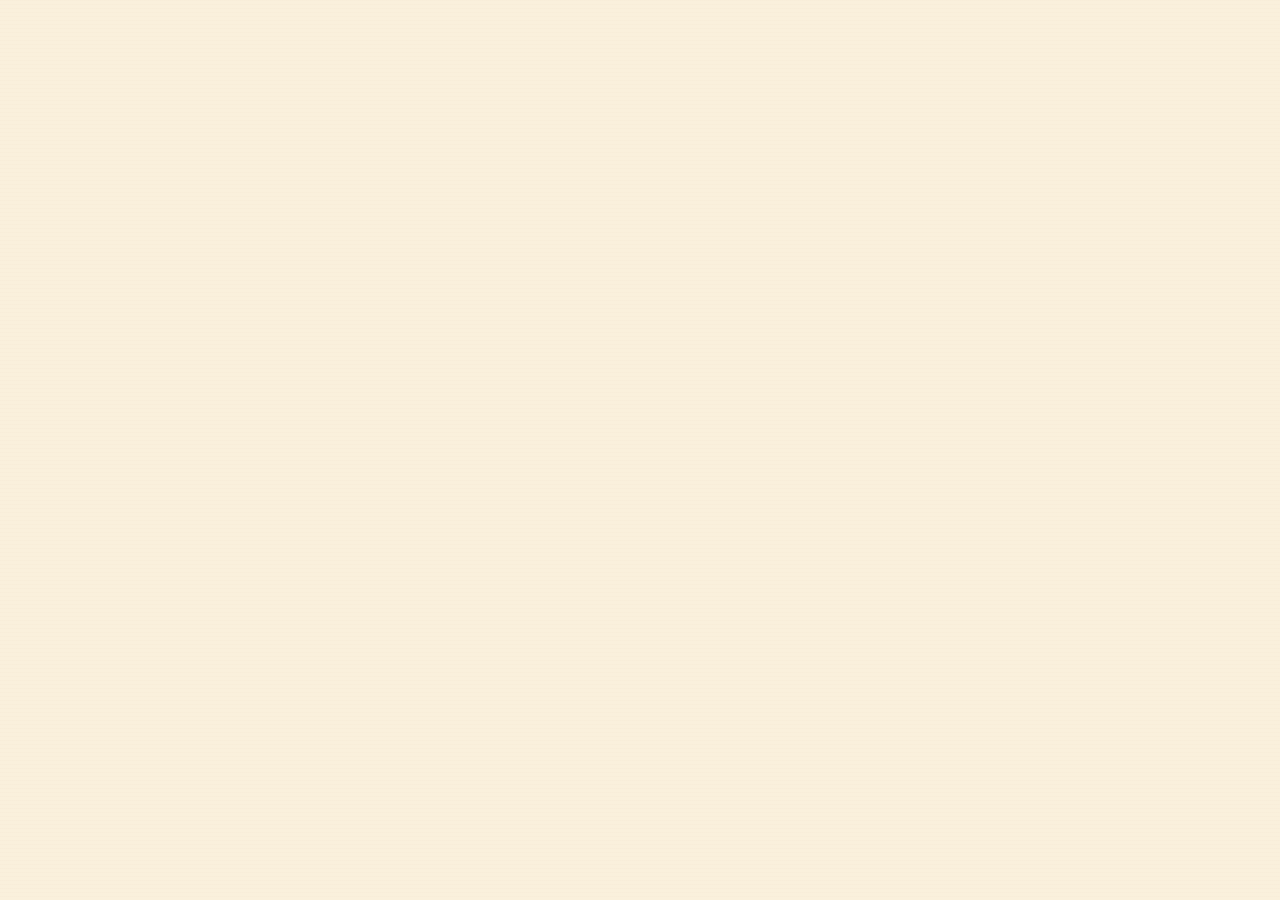
==== commit bc6a955e: "feat: migrate static site to React runtime with preserved content Agent-Logs-Url: https://github.com" ====
--- a/index.html
+++ b/index.html
@@ -1,270 +1,15 @@
-<!DOCTYPE html>
+<!doctype html>
 <html lang="en">
-<head>
-  <meta charset="UTF-8">
-  <meta name="viewport" content="width=device-width, initial-scale=1.0">
-  <title>Śatamāna RāSa | Birth Centenary of Padma Śrī Mahāmahōpādhyāya Dr. R. Sathyanarayana</title>
-  <meta name="description" content="Śatamāna RāSa: Celebrating the birth centenary of Padma Śrī Mahāmahōpādhyāya Dr. R. Sathyanarayana, eminent musicologist, danceologist and Indologist from Mysuru.">
-  <link rel="stylesheet" href="style.css">
-  <link rel="icon" href="data:image/svg+xml,<svg xmlns='http://www.w3.org/2000/svg' viewBox='0 0 100 100'><text y='.9em' font-size='90'>🪔</text></svg>">
-</head>
-<body>
-
-  <!-- Navigation -->
-  <nav>
-    <div class="nav-container">
-      <div class="nav-logo">
-        <span class="title">Śatamāna RāSa</span>
-        <span class="subtitle">Birth Centenary Celebrations</span>
-      </div>
-      <div class="hamburger" id="hamburger" aria-label="Toggle menu" role="button" tabindex="0">
-        <span></span>
-        <span></span>
-        <span></span>
-      </div>
-      <ul class="nav-links" id="navLinks">
-        <li><a href="index.html" class="active">Home</a></li>
-        <li><a href="about.html">Life</a></li>
-        <li><a href="works.html">Works</a></li>
-        <li><a href="events.html">Programme</a></li>
-        <li><a href="tributes.html">Tributes</a></li>
-        <li><a href="contact.html">Contact</a></li>
-      </ul>
-    </div>
-  </nav>
-
-  <main>
-    <!-- Hero -->
-    <section class="hero">
-      <img src="bv water.png" alt="Brahmavidya Logo" class="banner-logo-left">
-      <img src="rasa 100 logo.png" alt="Rasa 100 Logo" class="banner-logo-right">
-      <div class="hero-content">
-        <p class="shloka fade-in">
-          nādēna pratipadyatē paramam<br>
-          brahma tattvam anāmayam
-        </p>
-        <h1 class="fade-in fade-in-delay-1">
-          <span class="visually-hidden">Śatamāna RāSa</span>
-          <img src="satarasa eng.png" alt="" class="hero-logo-main" aria-hidden="true">
-          <span class="highlight">Birth Centenary Celebrations</span>
-        </h1>
-        <div class="year-badge fade-in fade-in-delay-2">
-          1927 &nbsp;&#183;&nbsp; 2027
-        </div>
-        <p class="tagline fade-in fade-in-delay-3">
-          Honouring the life, works, and enduring legacy of<br>
-          <strong>Padma Śrī Mahāmahōpādhyāya Dr. R. Sathyanarayana</strong><br>
-          Musicologist &middot; Danceologist &middot; Indologist
-        </p>
-        <p class="organiser fade-in fade-in-delay-4">
-          Organised by Brahmavidya (R.)
-        </p>
-      </div>
-    </section>
-
-    <!-- Introduction -->
-    <section class="intro-section">
-      <div class="container">
-        <div class="intro-grid">
-          <div class="intro-text reveal">
-            <p class="intro-sanskrit">vidyā dadāti vinayam</p>
-            <h2>A Century of Vidyā and Vinaya</h2>
-            <p>
-              The year 2027 marks one hundred years since the birth of Padma Śrī
-              Mahāmahōpādhyāya Dr. R. Sathyanarayana (9 May 1927 - 16 January 2020),
-              one of India's most distinguished musicologists, danceologists and
-              Indologists. Born in Ramanagara and rooted in the cultural soil of
-              Mysuru, he devoted over seven decades to the study, teaching, and
-              preservation of Karnataka music, Sanskrit scholarship and the classical
-              performing arts.
-            </p>
-            <p>
-              <em>Śatamāna RāSa</em> is a series of commemorative events organised by
-              Brahmavidya (R.) to celebrate this extraordinary life, to honour his
-              scholarly contributions spanning over 20,000 published pages, and to
-              inspire the continuity of the guru-śiṣya paramparā he so lovingly
-              nurtured.
-            </p>
-            <a href="about.html" class="btn btn-outline">Read Full Biography</a>
-          </div>
-          <div class="intro-image reveal">
-            <img src="IMG_0345.jpg" alt="Portrait of Dr. R. Sathyanarayana (1927–2020)" class="portrait-img">
-          </div>
-        </div>
-      </div>
-    </section>
-
-    <!-- Shloka -->
-    <div class="container-narrow">
-      <div class="shloka-box reveal">
-        saṅgītēna vinā nāsti kiñcit lōkē pravartanā<br>
-        saṅgītam paramānandaṃ sadā saṅgītam ucyatē
-        <span class="attribution">on the supremacy of saṅgīta</span>
-      </div>
-    </div>
-
-    <!-- Highlights -->
-    <section class="container">
-      <div class="section-header reveal">
-        <p class="section-sanskrit">kīrtir yasya sa jīvati</p>
-        <h2>A Life in Numbers</h2>
-      </div>
-      <div class="highlights-grid">
-        <div class="highlight-item reveal">
-          <div class="number">75+</div>
-          <h4>Years of Service</h4>
-          <p>Dedicated to music, scholarship and teaching from 1945 to 2020</p>
-        </div>
-        <div class="highlight-item highlight-item--published-pages reveal">
-          <div class="number">20,000+</div>
-          <h4>Published Pages</h4>
-          <p>Research papers, books, translations and treatises in Sanskrit and English</p>
-        </div>
-        <div class="highlight-item reveal">
-          <div class="number">5</div>
-          <h4>Doctoral Honours</h4>
-          <p>Ph.D. and multiple D.Litt. degrees from eminent universities across India</p>
-        </div>
-      </div>
-    </section>
-
-    <!-- Preview of events -->
-    <section class="intro-section">
-      <div class="container">
-        <div class="section-header reveal">
-          <p class="section-sanskrit">kāryakramaḥ</p>
-          <h2>Centenary Programme</h2>
-          <p>
-            A year-long series of concerts, lectures, publications and
-            commemorative gatherings to celebrate the Śatamāna.
-          </p>
-        </div>
-        <div class="card-grid">
-          <div class="card reveal">
-            <div class="img-placeholder" style="aspect-ratio: 16/9; margin-bottom: var(--space-md);">
-              <svg viewBox="0 0 24 24" fill="none" stroke="currentColor" stroke-width="1.2" stroke-linecap="round" stroke-linejoin="round" style="color: var(--color-ochre); width: 36px; height: 36px;">
-                <path d="M12 2C6.48 2 2 6.48 2 12s4.48 10 10 10 10-4.48 10-10S17.52 2 12 2z"/>
-                <path d="M12 6v6l4 2"/>
-              </svg>
-              <span class="ph-label">Śubhārambha</span>
-            </div>
-            <h3>Inaugural Ceremony</h3>
-            <p>
-              A ceremonial inauguration (śubhārambha) of the birth centenary year,
-              with invocations, addresses by scholars and musicians, and cultural
-              offerings in the guru-śiṣya tradition.
-            </p>
-            <a href="events.html" class="btn btn-outline">View Programme</a>
-          </div>
-          <div class="card reveal">
-            <div class="img-placeholder" style="aspect-ratio: 16/9; margin-bottom: var(--space-md);">
-              <svg viewBox="0 0 24 24" fill="none" stroke="currentColor" stroke-width="1.2" stroke-linecap="round" stroke-linejoin="round" style="color: var(--color-ochre); width: 36px; height: 36px;">
-                <path d="M9 18V5l12-2v13"/>
-                <circle cx="6" cy="18" r="3"/>
-                <circle cx="18" cy="16" r="3"/>
-              </svg>
-              <span class="ph-label">Saṅgīta and Nṛtya</span>
-            </div>
-            <h3>Saṅgīta and Nṛtya Celebrations</h3>
-            <p>
-              Concerts of Karnataka classical music, Bharatanāṭyam recitals,
-              lecture-demonstrations and symposia exploring the musicological
-              contributions of Dr. R. Sathyanarayana.
-            </p>
-            <a href="events.html" class="btn btn-outline">View Programme</a>
-          </div>
-          <div class="card reveal">
-            <div class="img-placeholder" style="aspect-ratio: 16/9; margin-bottom: var(--space-md);">
-              <svg viewBox="0 0 24 24" fill="none" stroke="currentColor" stroke-width="1.2" stroke-linecap="round" stroke-linejoin="round" style="color: var(--color-ochre); width: 36px; height: 36px;">
-                <path d="M4 19.5A2.5 2.5 0 0 1 6.5 17H20"/>
-                <path d="M6.5 2H20v20H6.5A2.5 2.5 0 0 1 4 19.5v-15A2.5 2.5 0 0 1 6.5 2z"/>
-              </svg>
-              <span class="ph-label">Grantha Pramōcana</span>
-            </div>
-            <h3>Publications and Reprints</h3>
-            <p>
-              Release of commemorative volumes, reprints of seminal works such
-              as <em>Puṇḍarīkamala</em> and <em>Śruti: The Scalic Foundation</em>,
-              and a centenary memorial publication.
-            </p>
-            <a href="works.html" class="btn btn-outline">Explore Works</a>
-          </div>
-        </div>
-      </div>
-    </section>
-
-    <!-- Kannada Section -->
-    <section class="container-narrow">
-      <div class="ornament-line"><span>&#10043;</span></div>
-      <div class="shloka-box reveal" style="text-align: center;">
-        <span class="kannada" style="font-size: 1.2rem; line-height: 2.2;">
-          ಡಾ. ಆರ್. ಸತ್ಯನಾರಾಯಣ ಅವರ ಜನ್ಮಶತಮಾನೋತ್ಸವ<br>
-          ಶತಮಾನ ರಾಸ
-        </span>
-        <span class="attribution">
-          <span class="kannada">ಬ್ರಹ್ಮವಿದ್ಯಾ (ಆರ್.) ಆಯೋಜನೆ</span>
-        </span>
-      </div>
-    </section>
-
-    <!-- Satarasa Kannada Logo -->
-    <section class="container-narrow satarasa-kan-section">
-      <div class="reveal" style="text-align: center;">
-        <img src="satarasa kan.png" alt="ಶತಮಾನ ರಾಸ - Satarasa Kannada Logo" class="satarasa-kan-logo">
-      </div>
-    </section>
-
-    <!-- CTA -->
-    <section class="container" style="text-align: center;">
-      <div class="reveal">
-        <h2>Join the Celebrations</h2>
-        <p style="text-align: center; max-width: 600px; margin: var(--space-md) auto var(--space-lg);">
-          Be part of this historic commemoration. Attend events, contribute
-          to the memorial publication, or support the Brahmavidya (R.) mission
-          of preserving and propagating traditional Indian knowledge systems.
-        </p>
-        <a href="contact.html" class="btn">Get Involved</a>
-      </div>
-    </section>
-  </main>
-
-  <!-- Footer -->
-  <footer>
-    <div class="footer-top">
-      <div class="footer-about">
-        <div class="footer-logo">Śatamāna RāSa</div>
-        <p>
-          Birth Centenary Celebrations of Padma Śrī Mahāmahōpādhyāya
-          Dr. R. Sathyanarayana (1927-2020). A year-long commemoration of one
-          of India's foremost musicologists and Indologists.
-        </p>
-      </div>
-      <div class="footer-nav">
-        <h4>Navigate</h4>
-        <ul>
-          <li><a href="index.html">Home</a></li>
-          <li><a href="about.html">Life</a></li>
-          <li><a href="works.html">Works</a></li>
-          <li><a href="events.html">Programme</a></li>
-          <li><a href="tributes.html">Tributes</a></li>
-          <li><a href="contact.html">Contact</a></li>
-        </ul>
-      </div>
-      <div class="footer-links">
-        <h4>Quick Links</h4>
-        <ul>
-          <li><a href="about.html">Biography</a></li>
-          <li><a href="works.html#publications">Publications</a></li>
-          <li><a href="events.html">Upcoming Events</a></li>
-          <li><a href="contact.html">Brahmavidya (R.)</a></li>
-        </ul>
-      </div>
-    </div>
-    <div class="footer-bottom">
-      <p>&copy; 2027 Brahmavidya (R.) &middot; All rights reserved &middot; Śatamāna RāSa</p>
-    </div>
-  </footer>
-
-  <script src="main.js"></script>
-</body>
-</html>+  <head>
+    <meta charset="UTF-8" />
+    <meta name="viewport" content="width=device-width, initial-scale=1.0" />
+    <meta name="description" content="Śatamāna RāSa: Celebrating the birth centenary of Padma Śrī Mahāmahōpādhyāya Dr. R. Sathyanarayana, eminent musicologist, danceologist and Indologist from Mysuru." />
+    <link rel="stylesheet" href="/style.css" />
+    <link rel="icon" href="data:image/svg+xml,<svg xmlns='http://www.w3.org/2000/svg' viewBox='0 0 100 100'><text y='.9em' font-size='90'>🪔</text></svg>" />
+    <title>Śatamāna RāSa | Birth Centenary of Padma Śrī Mahāmahōpādhyāya Dr. R. Sathyanarayana</title>
+  </head>
+  <body>
+    <div id="root"></div>
+    <script type="module" src="/src/main.jsx"></script>
+  </body>
+</html>
--- a/style.css
+++ b/style.css
@@ -156,7 +156,7 @@
 .banner-logo-right {
   position: absolute;
   top: var(--space-md);
-  height: 48px;
+  height: 68px;
   width: auto;
   object-fit: contain;
   z-index: 2;
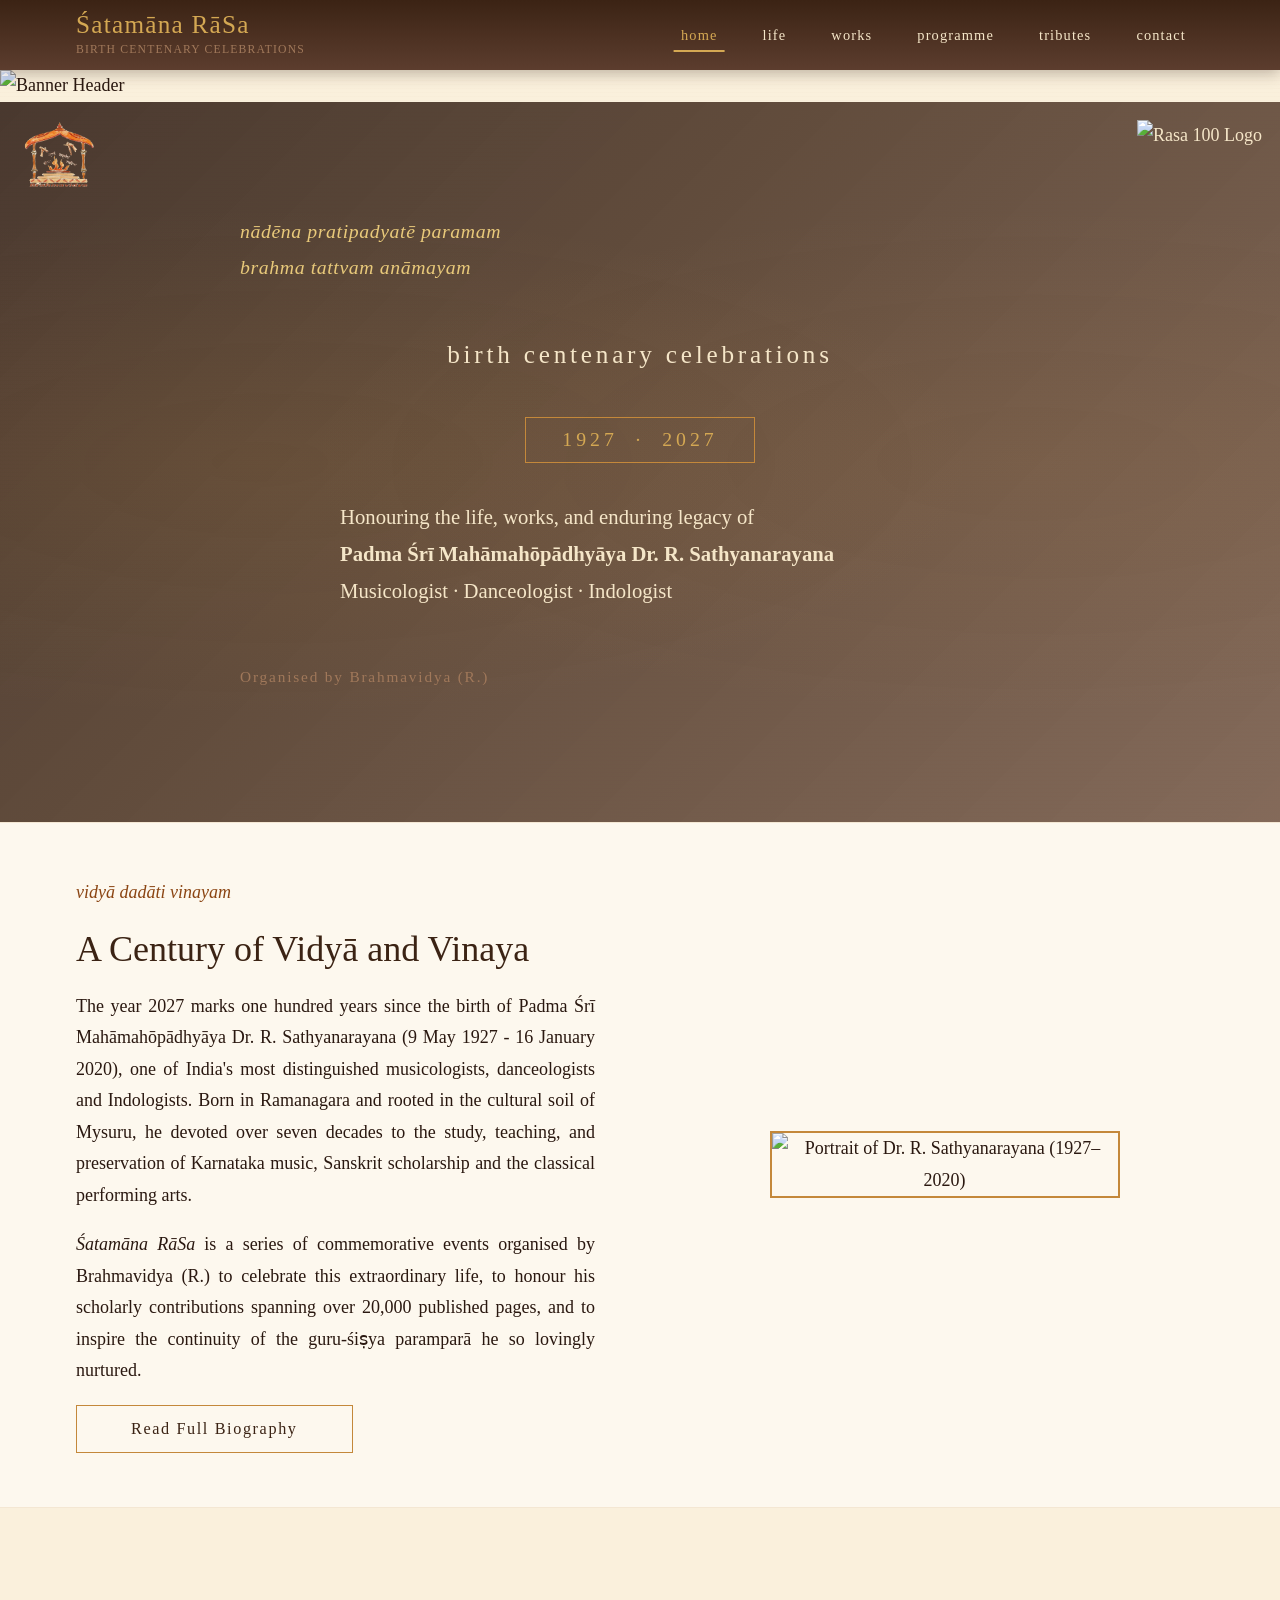
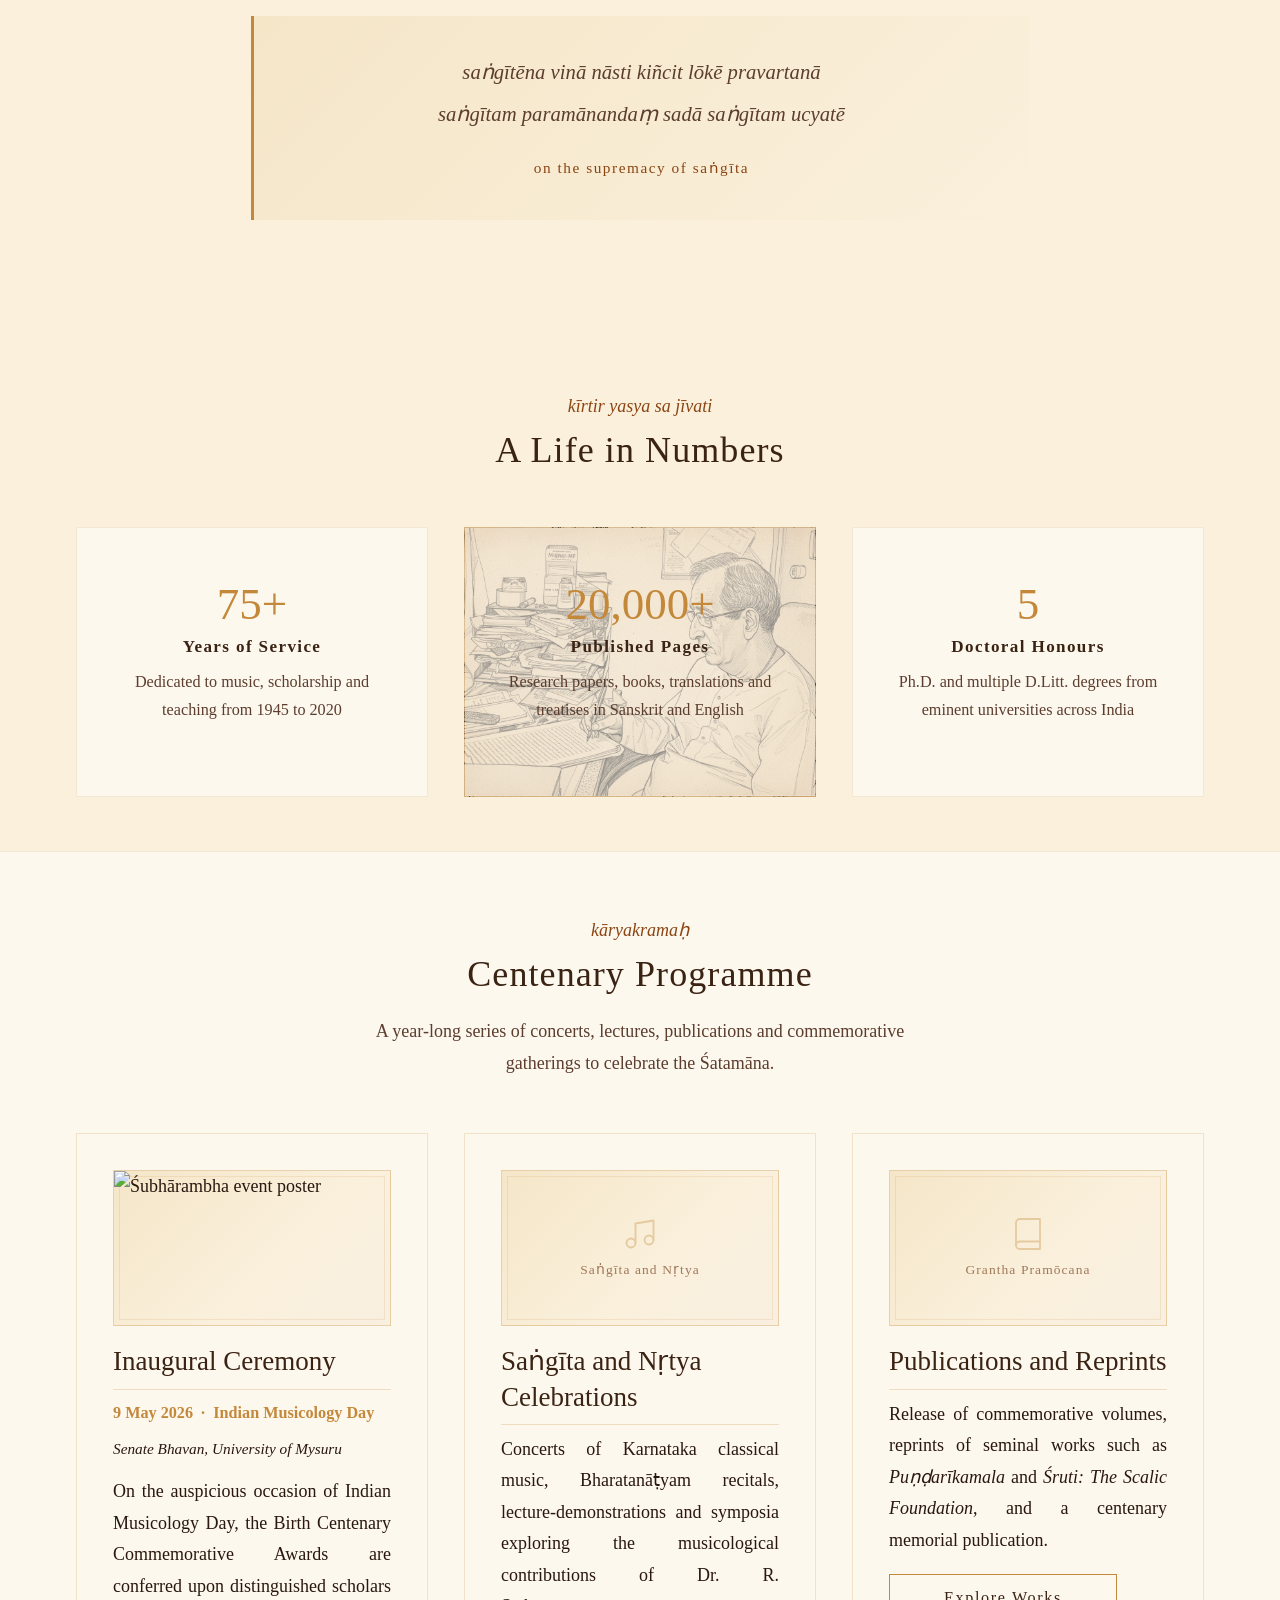
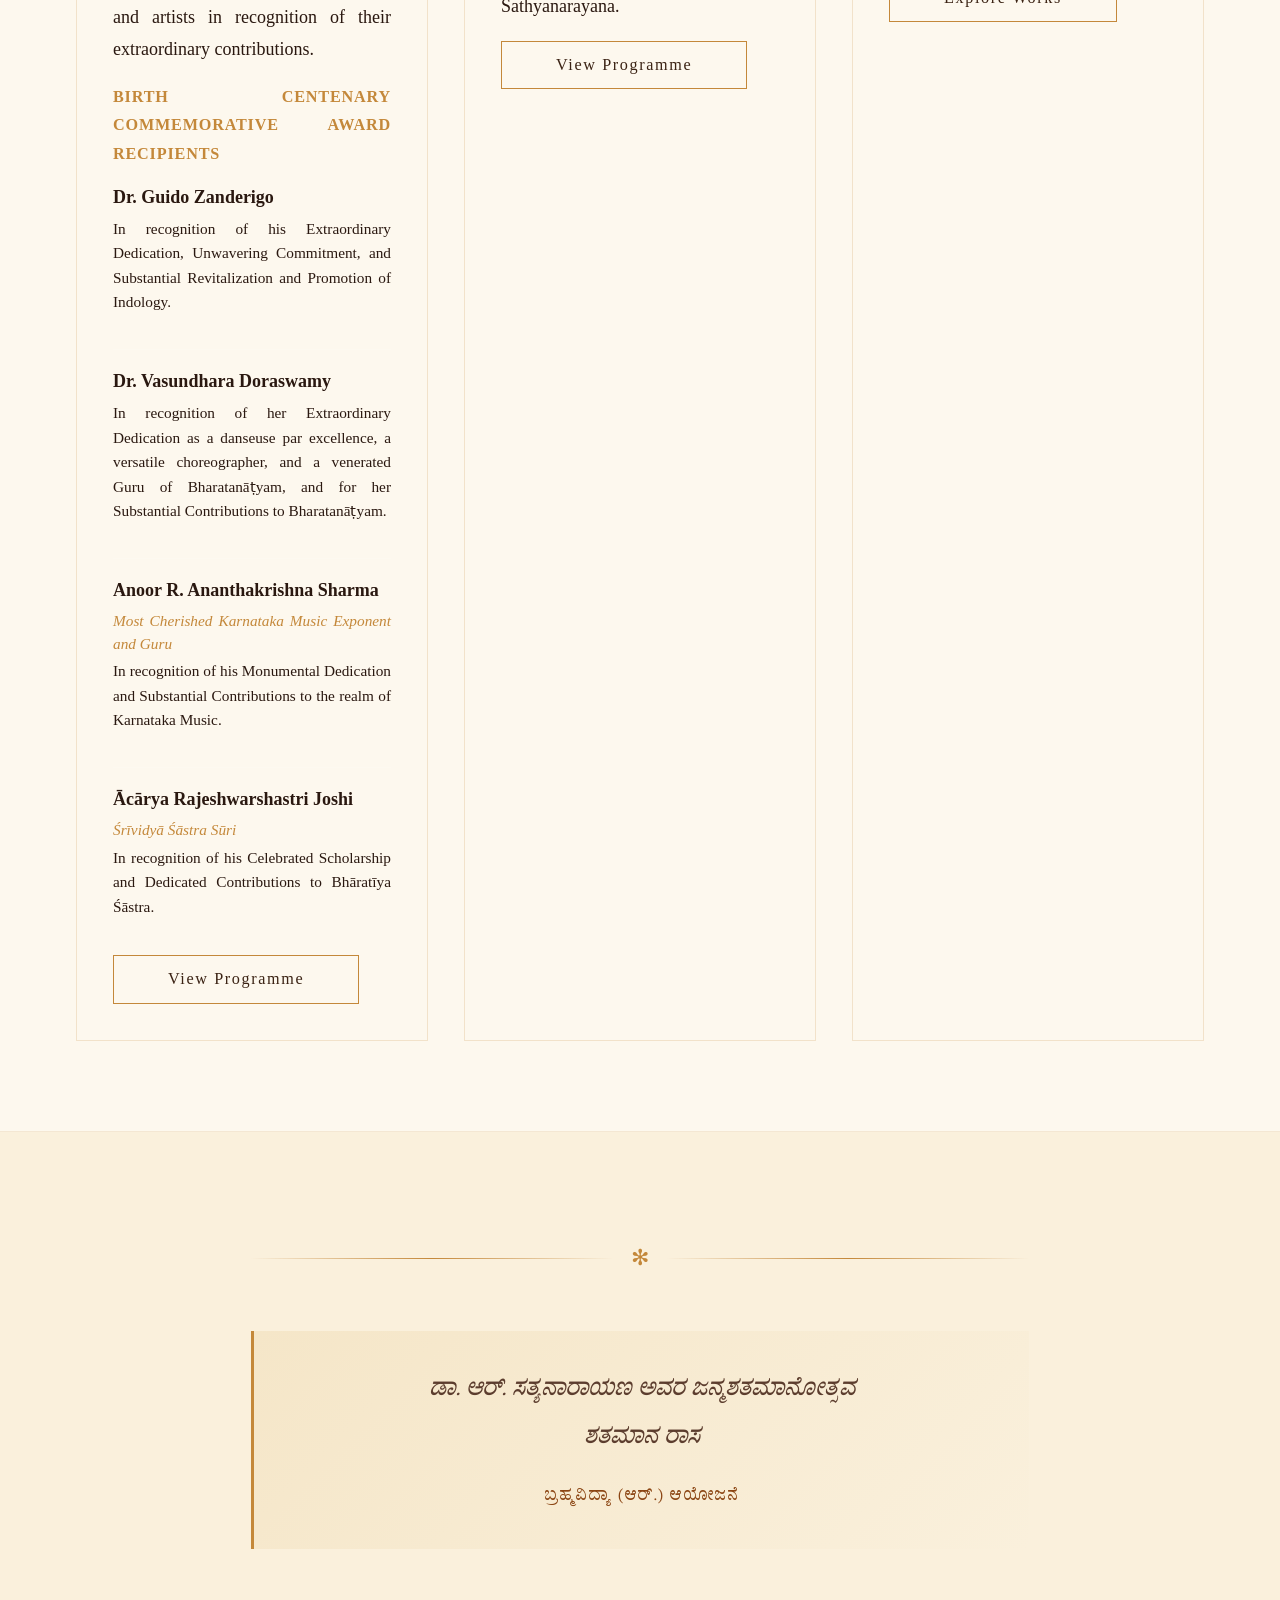
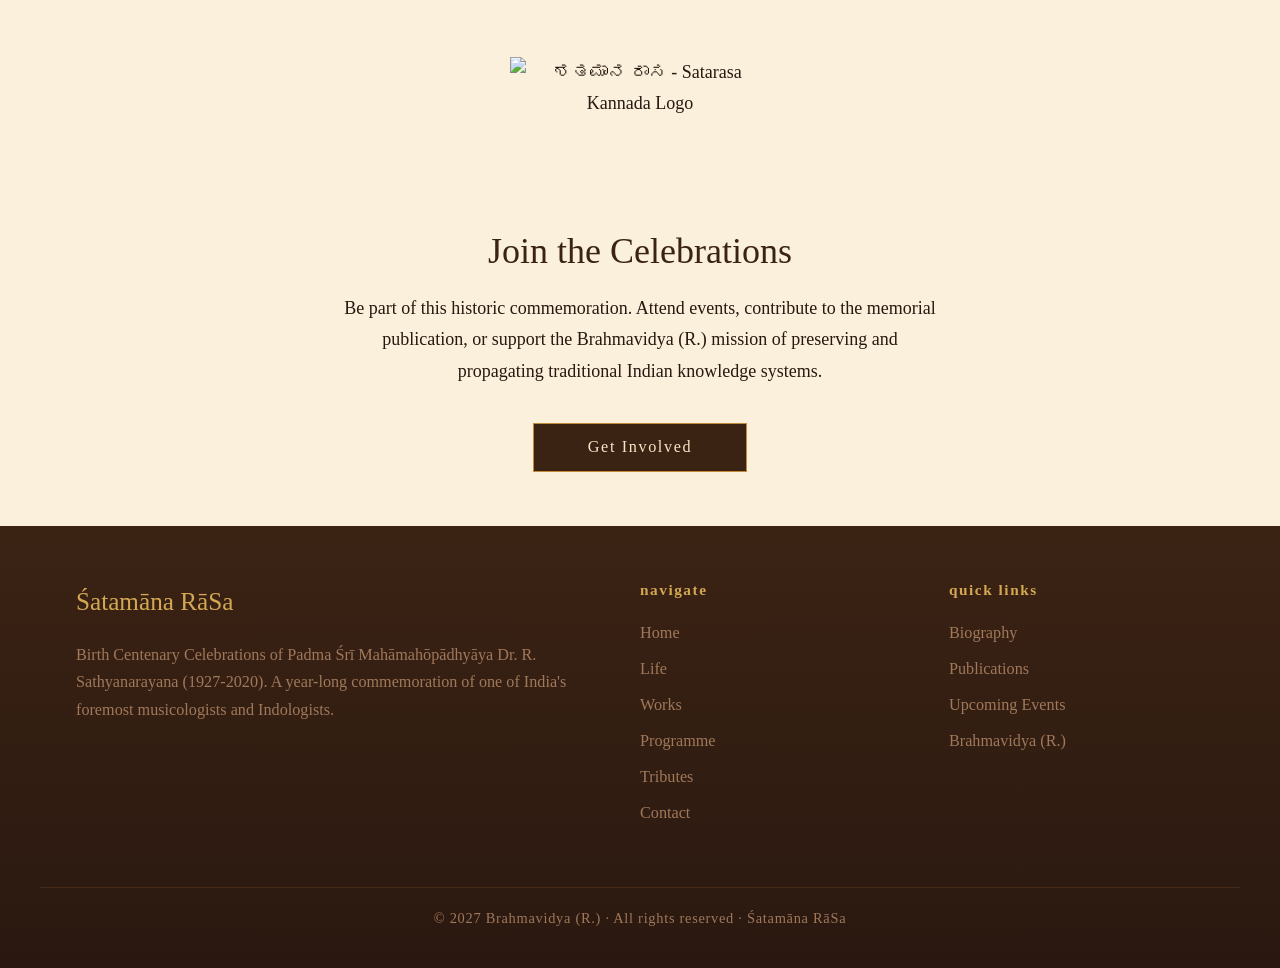
==== commit 2ce7c607: "Replace Shubharambha placeholder with provided image Agent-Logs-Url: https://github.com/indragopa/ra" ====
--- a/index.html
+++ b/index.html
@@ -1,15 +1,296 @@
-<!doctype html>
+<!DOCTYPE html>
 <html lang="en">
-  <head>
-    <meta charset="UTF-8" />
-    <meta name="viewport" content="width=device-width, initial-scale=1.0" />
-    <meta name="description" content="Śatamāna RāSa: Celebrating the birth centenary of Padma Śrī Mahāmahōpādhyāya Dr. R. Sathyanarayana, eminent musicologist, danceologist and Indologist from Mysuru." />
-    <link rel="stylesheet" href="/style.css" />
-    <link rel="icon" href="data:image/svg+xml,<svg xmlns='http://www.w3.org/2000/svg' viewBox='0 0 100 100'><text y='.9em' font-size='90'>🪔</text></svg>" />
-    <title>Śatamāna RāSa | Birth Centenary of Padma Śrī Mahāmahōpādhyāya Dr. R. Sathyanarayana</title>
-  </head>
-  <body>
-    <div id="root"></div>
-    <script type="module" src="/src/main.jsx"></script>
-  </body>
+<head>
+  <meta charset="UTF-8">
+  <meta name="viewport" content="width=device-width, initial-scale=1.0">
+  <title>Śatamāna RāSa | Birth Centenary of Padma Śrī Mahāmahōpādhyāya Dr. R. Sathyanarayana</title>
+  <meta name="description" content="Śatamāna RāSa: Celebrating the birth centenary of Padma Śrī Mahāmahōpādhyāya Dr. R. Sathyanarayana, eminent musicologist, danceologist and Indologist from Mysuru.">
+  <link rel="stylesheet" href="style.css">
+  <link rel="icon" href="data:image/svg+xml,<svg xmlns='http://www.w3.org/2000/svg' viewBox='0 0 100 100'><text y='.9em' font-size='90'>🪔</text></svg>">
+</head>
+<body>
+
+  <!-- Navigation -->
+  <nav>
+    <div class="nav-container">
+      <div class="nav-logo">
+        <span class="title">Śatamāna RāSa</span>
+        <span class="subtitle">Birth Centenary Celebrations</span>
+      </div>
+      <div class="hamburger" id="hamburger" aria-label="Toggle menu" role="button" tabindex="0">
+        <span></span>
+        <span></span>
+        <span></span>
+      </div>
+      <ul class="nav-links" id="navLinks">
+        <li><a href="index.html" class="active">Home</a></li>
+        <li><a href="about.html">Life</a></li>
+        <li><a href="works.html">Works</a></li>
+        <li><a href="events.html">Programme</a></li>
+        <li><a href="tributes.html">Tributes</a></li>
+        <li><a href="contact.html">Contact</a></li>
+      </ul>
+    </div>
+  </nav>
+
+  <img src="banner header 1 copy.jpg" alt="Banner Header" class="banner-header-image">
+  <main>
+    <!-- Hero -->
+    <section class="hero">
+      <img src="bv water.png" alt="Brahmavidya Logo" class="banner-logo-left">
+      <img src="rasa 100 logo.png" alt="Rasa 100 Logo" class="banner-logo-right">
+      <div class="hero-content">
+        <p class="shloka fade-in">
+          nādēna pratipadyatē paramam<br>
+          brahma tattvam anāmayam
+        </p>
+        <h1 class="fade-in fade-in-delay-1">
+          <span class="visually-hidden">Śatamāna RāSa</span>
+          <img src="satarasa eng.png" alt="" class="hero-logo-main" aria-hidden="true">
+          <span class="highlight">Birth Centenary Celebrations</span>
+        </h1>
+        <div class="year-badge fade-in fade-in-delay-2">
+          1927 &nbsp;&#183;&nbsp; 2027
+        </div>
+        <p class="tagline fade-in fade-in-delay-3">
+          Honouring the life, works, and enduring legacy of<br>
+          <strong>Padma Śrī Mahāmahōpādhyāya Dr. R. Sathyanarayana</strong><br>
+          Musicologist &middot; Danceologist &middot; Indologist
+        </p>
+        <p class="organiser fade-in fade-in-delay-4">
+          Organised by Brahmavidya (R.)
+        </p>
+      </div>
+    </section>
+
+    <!-- Introduction -->
+    <section class="intro-section">
+      <div class="container">
+        <div class="intro-grid">
+          <div class="intro-text reveal">
+            <p class="intro-sanskrit">vidyā dadāti vinayam</p>
+            <h2>A Century of Vidyā and Vinaya</h2>
+            <p>
+              The year 2027 marks one hundred years since the birth of Padma Śrī
+              Mahāmahōpādhyāya Dr. R. Sathyanarayana (9 May 1927 - 16 January 2020),
+              one of India's most distinguished musicologists, danceologists and
+              Indologists. Born in Ramanagara and rooted in the cultural soil of
+              Mysuru, he devoted over seven decades to the study, teaching, and
+              preservation of Karnataka music, Sanskrit scholarship and the classical
+              performing arts.
+            </p>
+            <p>
+              <em>Śatamāna RāSa</em> is a series of commemorative events organised by
+              Brahmavidya (R.) to celebrate this extraordinary life, to honour his
+              scholarly contributions spanning over 20,000 published pages, and to
+              inspire the continuity of the guru-śiṣya paramparā he so lovingly
+              nurtured.
+            </p>
+            <a href="about.html" class="btn btn-outline">Read Full Biography</a>
+          </div>
+          <div class="intro-image reveal">
+            <img src="IMG_0345.jpg" alt="Portrait of Dr. R. Sathyanarayana (1927–2020)" class="portrait-img">
+          </div>
+        </div>
+      </div>
+    </section>
+
+    <!-- Shloka -->
+    <div class="container-narrow">
+      <div class="shloka-box reveal">
+        saṅgītēna vinā nāsti kiñcit lōkē pravartanā<br>
+        saṅgītam paramānandaṃ sadā saṅgītam ucyatē
+        <span class="attribution">on the supremacy of saṅgīta</span>
+      </div>
+    </div>
+
+    <!-- Highlights -->
+    <section class="container">
+      <div class="section-header reveal">
+        <p class="section-sanskrit">kīrtir yasya sa jīvati</p>
+        <h2>A Life in Numbers</h2>
+      </div>
+      <div class="highlights-grid">
+        <div class="highlight-item reveal">
+          <div class="number">75+</div>
+          <h4>Years of Service</h4>
+          <p>Dedicated to music, scholarship and teaching from 1945 to 2020</p>
+        </div>
+        <div class="highlight-item highlight-item--published-pages reveal">
+          <div class="number">20,000+</div>
+          <h4>Published Pages</h4>
+          <p>Research papers, books, translations and treatises in Sanskrit and English</p>
+        </div>
+        <div class="highlight-item reveal">
+          <div class="number">5</div>
+          <h4>Doctoral Honours</h4>
+          <p>Ph.D. and multiple D.Litt. degrees from eminent universities across India</p>
+        </div>
+      </div>
+    </section>
+
+    <!-- Preview of events -->
+    <section class="intro-section">
+      <div class="container">
+        <div class="section-header reveal">
+          <p class="section-sanskrit">kāryakramaḥ</p>
+          <h2>Centenary Programme</h2>
+          <p>
+            A year-long series of concerts, lectures, publications and
+            commemorative gatherings to celebrate the Śatamāna.
+          </p>
+        </div>
+        <div class="card-grid">
+          <div class="card reveal">
+            <div class="img-placeholder" style="aspect-ratio: 16/9; margin-bottom: var(--space-md);">
+              <img src="https://github.com/user-attachments/assets/7f843fa6-e2d9-43ac-a831-8fc31b0b1474" alt="Śubhārambha event poster" style="width: 100%; height: 100%; object-fit: cover;">
+            </div>
+            <h3>Inaugural Ceremony</h3>
+            <p class="event-meta" style="font-size:0.9rem; color: var(--color-ochre); font-weight:600; margin-bottom:0.5rem;">
+              9 May 2026 &nbsp;&middot;&nbsp; Indian Musicology Day
+            </p>
+            <p class="event-venue" style="font-size:0.85rem; font-style:italic; margin-bottom:0.75rem;">
+              Senate Bhavan, University of Mysuru
+            </p>
+            <p>
+              On the auspicious occasion of Indian Musicology Day, the Birth Centenary
+              Commemorative Awards are conferred upon distinguished scholars and artists
+              in recognition of their extraordinary contributions.
+            </p>
+            <div class="award-list" style="margin-top: var(--space-md);">
+              <p style="font-weight:600; font-size:0.9rem; text-transform:uppercase; letter-spacing:0.05em; color:var(--color-ochre); margin-bottom:0.75rem;">
+                Birth Centenary Commemorative Award Recipients
+              </p>
+              <div class="award-item" style="margin-bottom:0.9rem; padding-bottom:0.9rem; border-bottom:1px solid rgba(255,255,255,0.1);">
+                <p style="font-weight:700; margin-bottom:0.2rem;">Dr. Guido Zanderigo</p>
+                <p style="font-size:0.85rem; line-height:1.6;">In recognition of his Extraordinary Dedication, Unwavering Commitment, and Substantial Revitalization and Promotion of Indology.</p>
+              </div>
+              <div class="award-item" style="margin-bottom:0.9rem; padding-bottom:0.9rem; border-bottom:1px solid rgba(255,255,255,0.1);">
+                <p style="font-weight:700; margin-bottom:0.2rem;">Dr. Vasundhara Doraswamy</p>
+                <p style="font-size:0.85rem; line-height:1.6;">In recognition of her Extraordinary Dedication as a danseuse par excellence, a versatile choreographer, and a venerated Guru of Bharatanāṭyam, and for her Substantial Contributions to Bharatanāṭyam.</p>
+              </div>
+              <div class="award-item" style="margin-bottom:0.9rem; padding-bottom:0.9rem; border-bottom:1px solid rgba(255,255,255,0.1);">
+                <p style="font-weight:700; margin-bottom:0.2rem;">Anoor R. Ananthakrishna Sharma</p>
+                <p style="font-size:0.85rem; line-height:1.5; font-style:italic; color: var(--color-ochre); margin-bottom:0.2rem;">Most Cherished Karnataka Music Exponent and Guru</p>
+                <p style="font-size:0.85rem; line-height:1.6;">In recognition of his Monumental Dedication and Substantial Contributions to the realm of Karnataka Music.</p>
+              </div>
+              <div class="award-item">
+                <p style="font-weight:700; margin-bottom:0.2rem;">Ācārya Rajeshwarshastri Joshi</p>
+                <p style="font-size:0.85rem; line-height:1.5; font-style:italic; color: var(--color-ochre); margin-bottom:0.2rem;">Śrīvidyā Śāstra Sūri</p>
+                <p style="font-size:0.85rem; line-height:1.6;">In recognition of his Celebrated Scholarship and Dedicated Contributions to Bhāratīya Śāstra.</p>
+              </div>
+            </div>
+            <a href="events.html" class="btn btn-outline" style="margin-top: var(--space-md);">View Programme</a>
+          </div>
+          <div class="card reveal">
+            <div class="img-placeholder" style="aspect-ratio: 16/9; margin-bottom: var(--space-md);">
+              <svg viewBox="0 0 24 24" fill="none" stroke="currentColor" stroke-width="1.2" stroke-linecap="round" stroke-linejoin="round" style="color: var(--color-ochre); width: 36px; height: 36px;">
+                <path d="M9 18V5l12-2v13"/>
+                <circle cx="6" cy="18" r="3"/>
+                <circle cx="18" cy="16" r="3"/>
+              </svg>
+              <span class="ph-label">Saṅgīta and Nṛtya</span>
+            </div>
+            <h3>Saṅgīta and Nṛtya Celebrations</h3>
+            <p>
+              Concerts of Karnataka classical music, Bharatanāṭyam recitals,
+              lecture-demonstrations and symposia exploring the musicological
+              contributions of Dr. R. Sathyanarayana.
+            </p>
+            <a href="events.html" class="btn btn-outline">View Programme</a>
+          </div>
+          <div class="card reveal">
+            <div class="img-placeholder" style="aspect-ratio: 16/9; margin-bottom: var(--space-md);">
+              <svg viewBox="0 0 24 24" fill="none" stroke="currentColor" stroke-width="1.2" stroke-linecap="round" stroke-linejoin="round" style="color: var(--color-ochre); width: 36px; height: 36px;">
+                <path d="M4 19.5A2.5 2.5 0 0 1 6.5 17H20"/>
+                <path d="M6.5 2H20v20H6.5A2.5 2.5 0 0 1 4 19.5v-15A2.5 2.5 0 0 1 6.5 2z"/>
+              </svg>
+              <span class="ph-label">Grantha Pramōcana</span>
+            </div>
+            <h3>Publications and Reprints</h3>
+            <p>
+              Release of commemorative volumes, reprints of seminal works such
+              as <em>Puṇḍarīkamala</em> and <em>Śruti: The Scalic Foundation</em>,
+              and a centenary memorial publication.
+            </p>
+            <a href="works.html" class="btn btn-outline">Explore Works</a>
+          </div>
+        </div>
+      </div>
+    </section>
+
+    <!-- Kannada Section -->
+    <section class="container-narrow">
+      <div class="ornament-line"><span>&#10043;</span></div>
+      <div class="shloka-box reveal" style="text-align: center;">
+        <span class="kannada" style="font-size: 1.2rem; line-height: 2.2;">
+          ಡಾ. ಆರ್. ಸತ್ಯನಾರಾಯಣ ಅವರ ಜನ್ಮಶತಮಾನೋತ್ಸವ<br>
+          ಶತಮಾನ ರಾಸ
+        </span>
+        <span class="attribution">
+          <span class="kannada">ಬ್ರಹ್ಮವಿದ್ಯಾ (ಆರ್.) ಆಯೋಜನೆ</span>
+        </span>
+      </div>
+    </section>
+
+    <!-- Satarasa Kannada Logo -->
+    <section class="container-narrow satarasa-kan-section">
+      <div class="reveal" style="text-align: center;">
+        <img src="satarasa kan.png" alt="ಶತಮಾನ ರಾಸ - Satarasa Kannada Logo" class="satarasa-kan-logo">
+      </div>
+    </section>
+
+    <!-- CTA -->
+    <section class="container" style="text-align: center;">
+      <div class="reveal">
+        <h2>Join the Celebrations</h2>
+        <p style="text-align: center; max-width: 600px; margin: var(--space-md) auto var(--space-lg);">
+          Be part of this historic commemoration. Attend events, contribute
+          to the memorial publication, or support the Brahmavidya (R.) mission
+          of preserving and propagating traditional Indian knowledge systems.
+        </p>
+        <a href="contact.html" class="btn">Get Involved</a>
+      </div>
+    </section>
+  </main>
+
+  <!-- Footer -->
+  <footer>
+    <div class="footer-top">
+      <div class="footer-about">
+        <div class="footer-logo">Śatamāna RāSa</div>
+        <p>
+          Birth Centenary Celebrations of Padma Śrī Mahāmahōpādhyāya
+          Dr. R. Sathyanarayana (1927-2020). A year-long commemoration of one
+          of India's foremost musicologists and Indologists.
+        </p>
+      </div>
+      <div class="footer-nav">
+        <h4>Navigate</h4>
+        <ul>
+          <li><a href="index.html">Home</a></li>
+          <li><a href="about.html">Life</a></li>
+          <li><a href="works.html">Works</a></li>
+          <li><a href="events.html">Programme</a></li>
+          <li><a href="tributes.html">Tributes</a></li>
+          <li><a href="contact.html">Contact</a></li>
+        </ul>
+      </div>
+      <div class="footer-links">
+        <h4>Quick Links</h4>
+        <ul>
+          <li><a href="about.html">Biography</a></li>
+          <li><a href="works.html#publications">Publications</a></li>
+          <li><a href="events.html">Upcoming Events</a></li>
+          <li><a href="contact.html">Brahmavidya (R.)</a></li>
+        </ul>
+      </div>
+    </div>
+    <div class="footer-bottom">
+      <p>&copy; 2027 Brahmavidya (R.) &middot; All rights reserved &middot; Śatamāna RāSa</p>
+    </div>
+  </footer>
+
+  <script src="main.js"></script>
+</body>
 </html>
